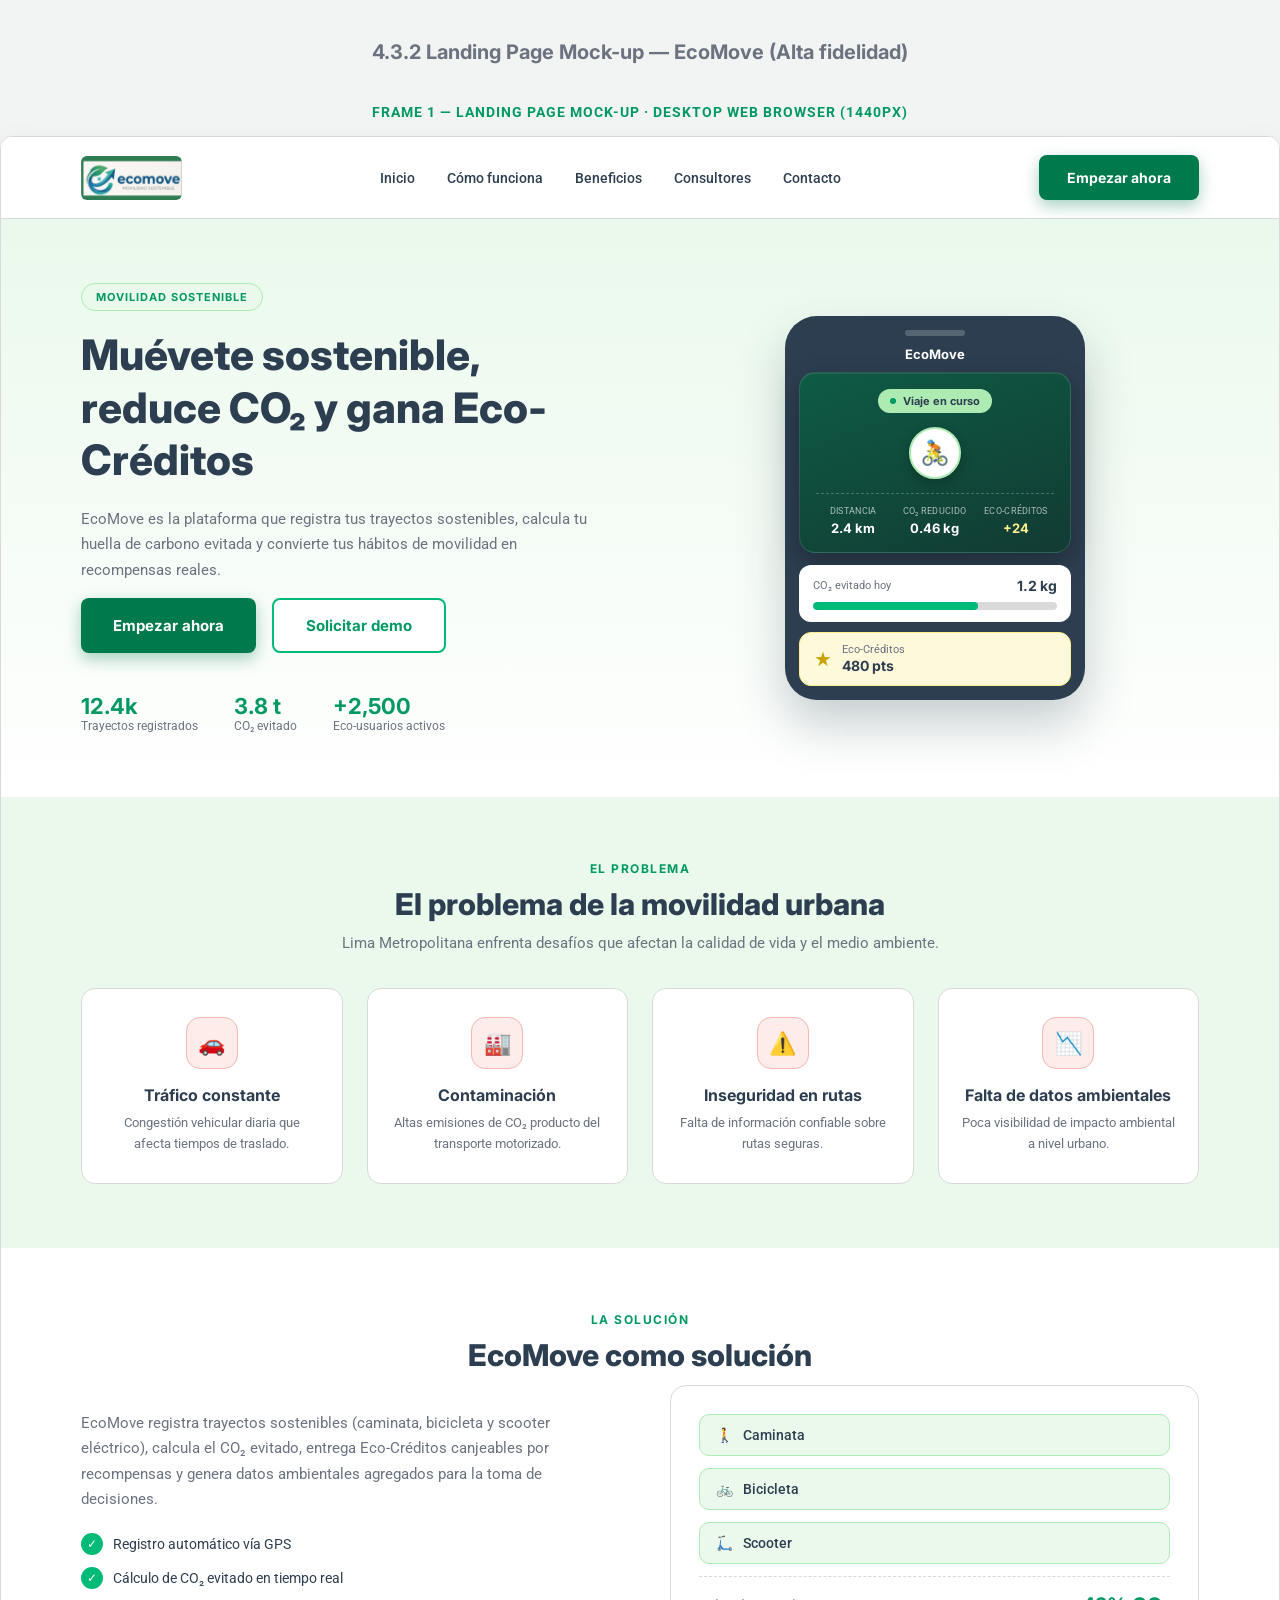
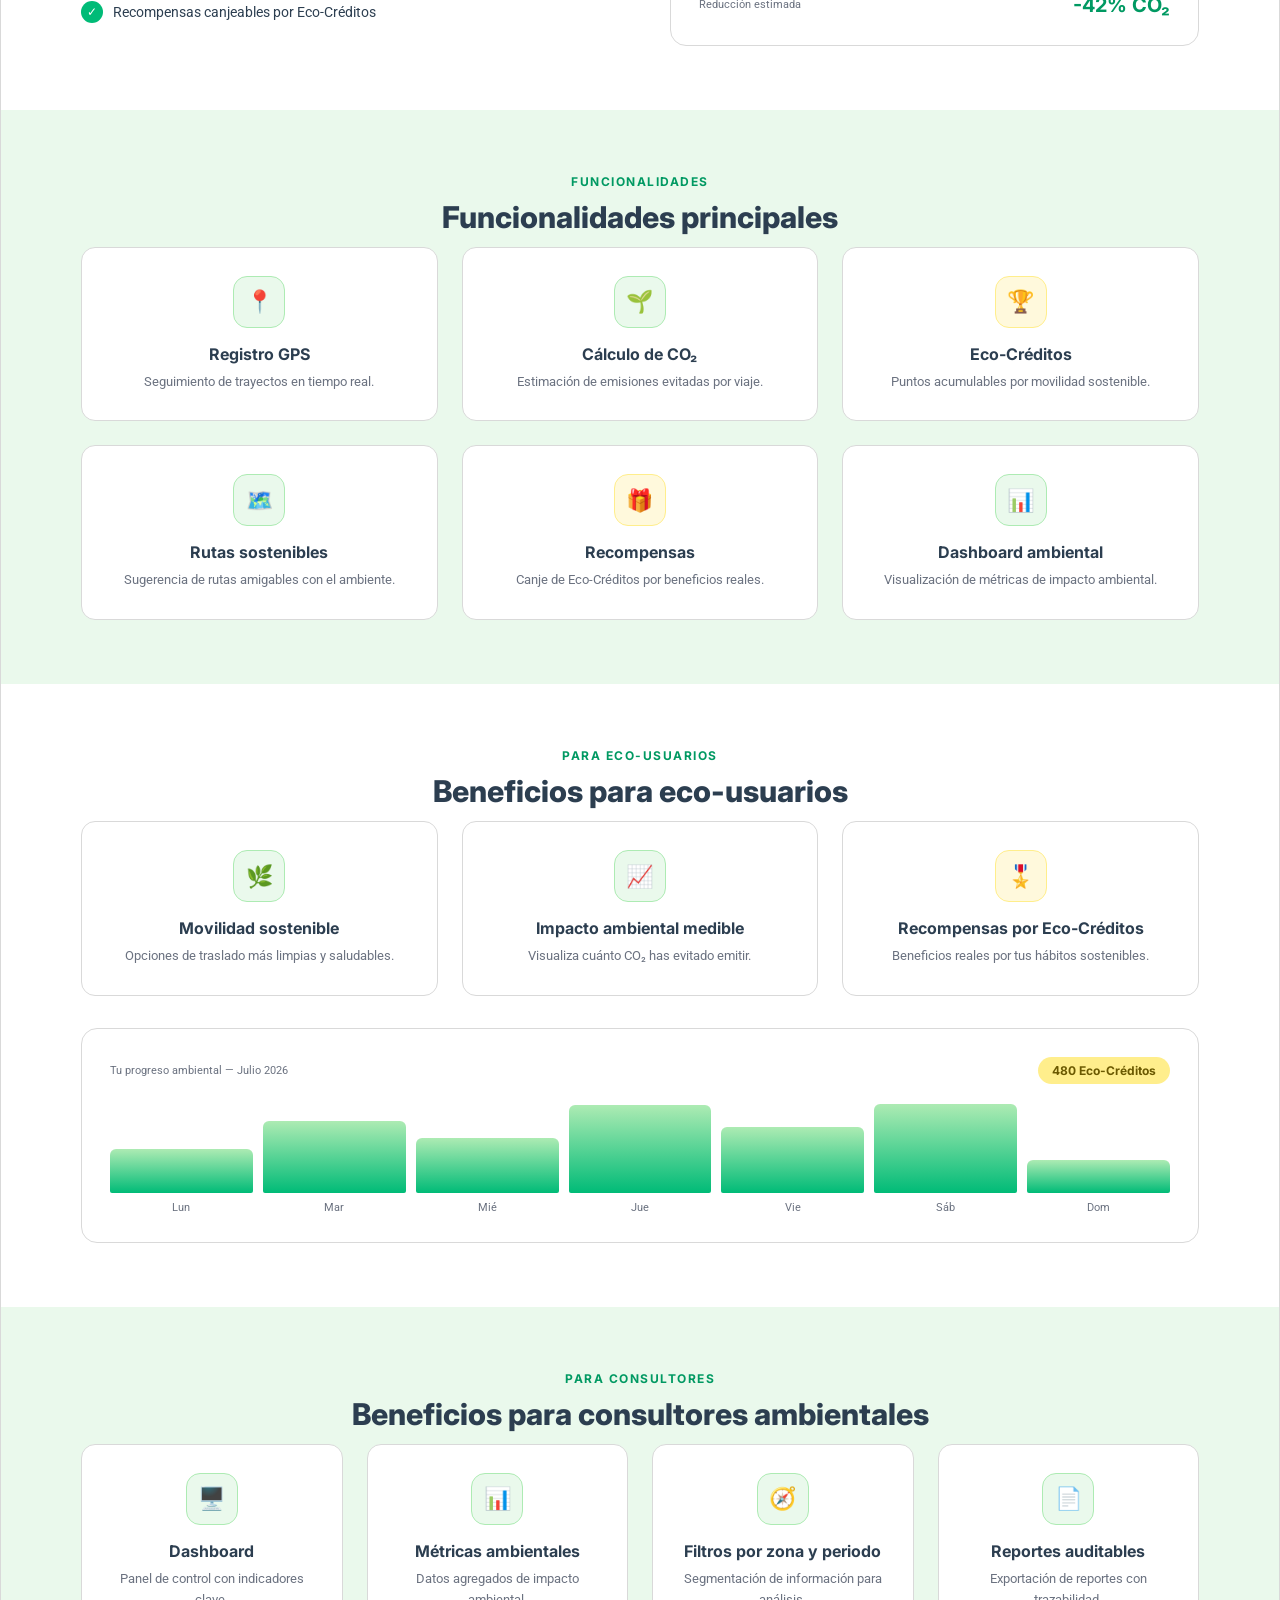
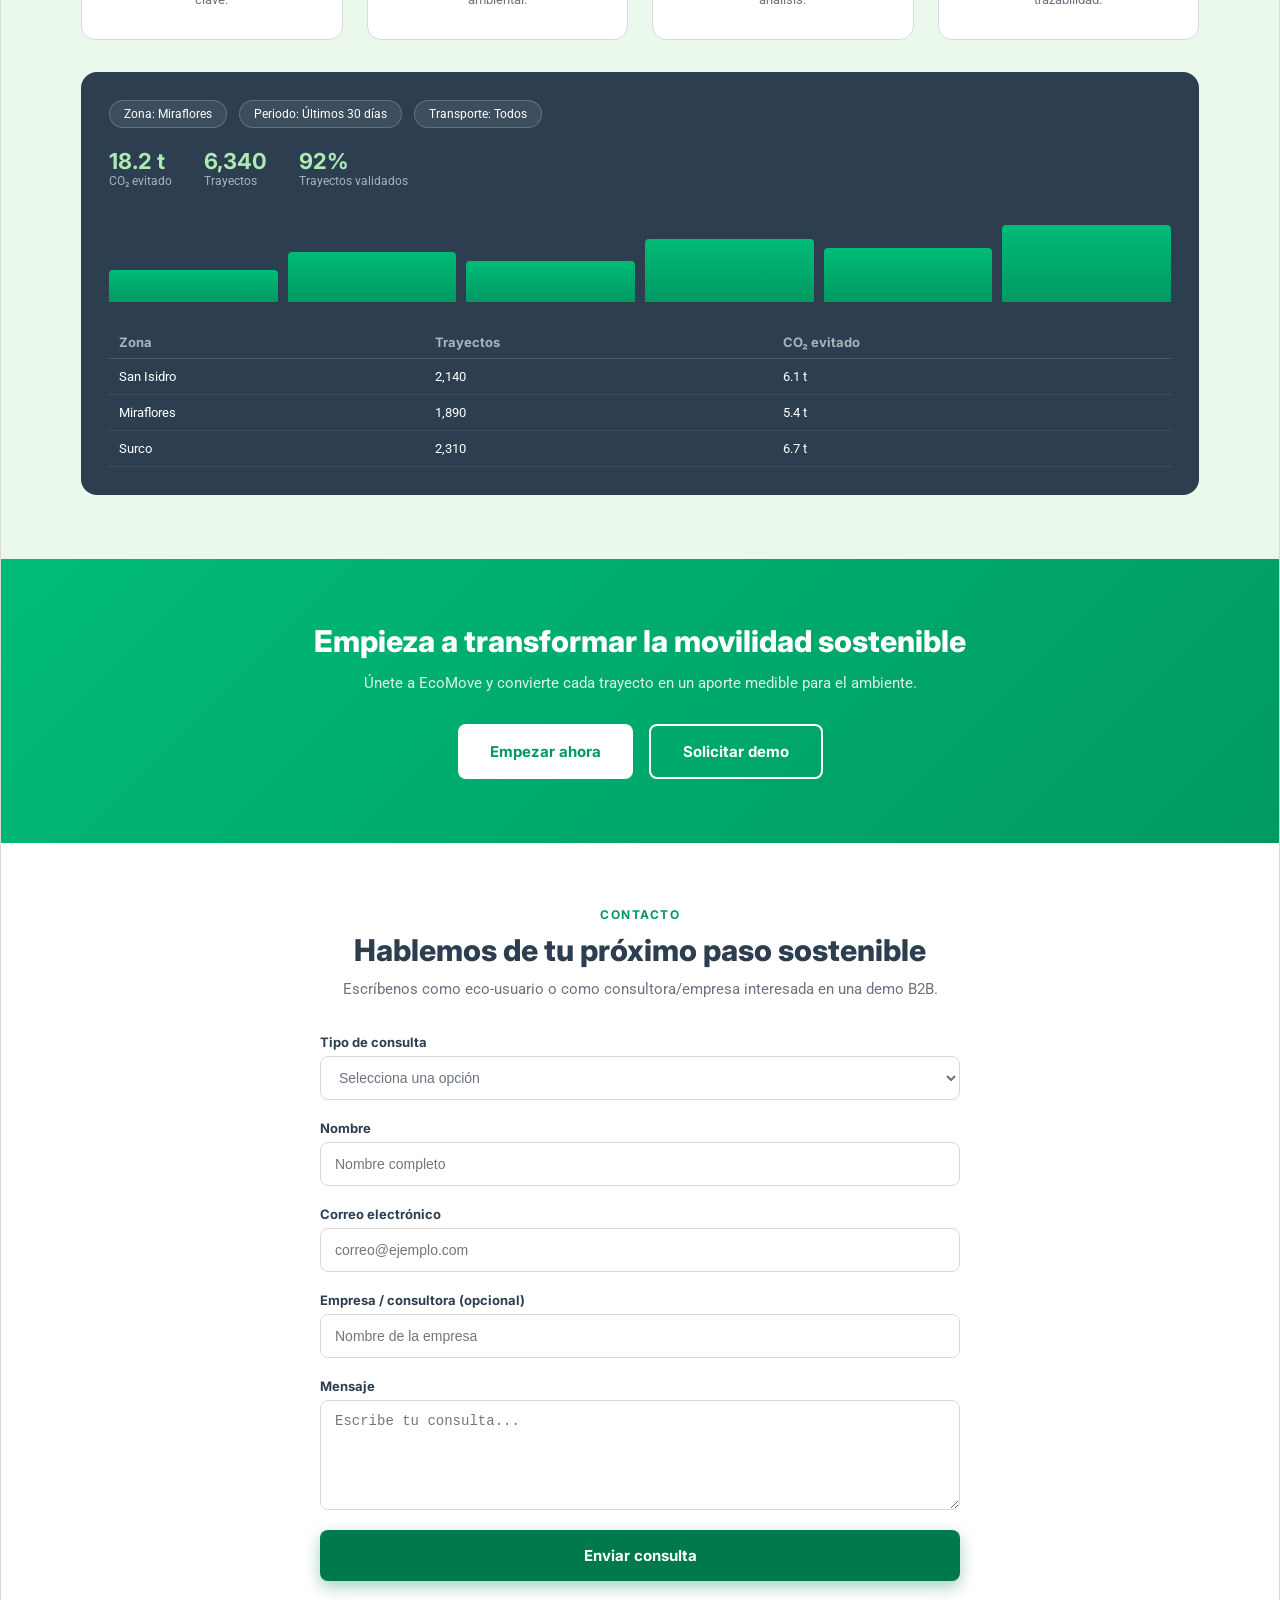
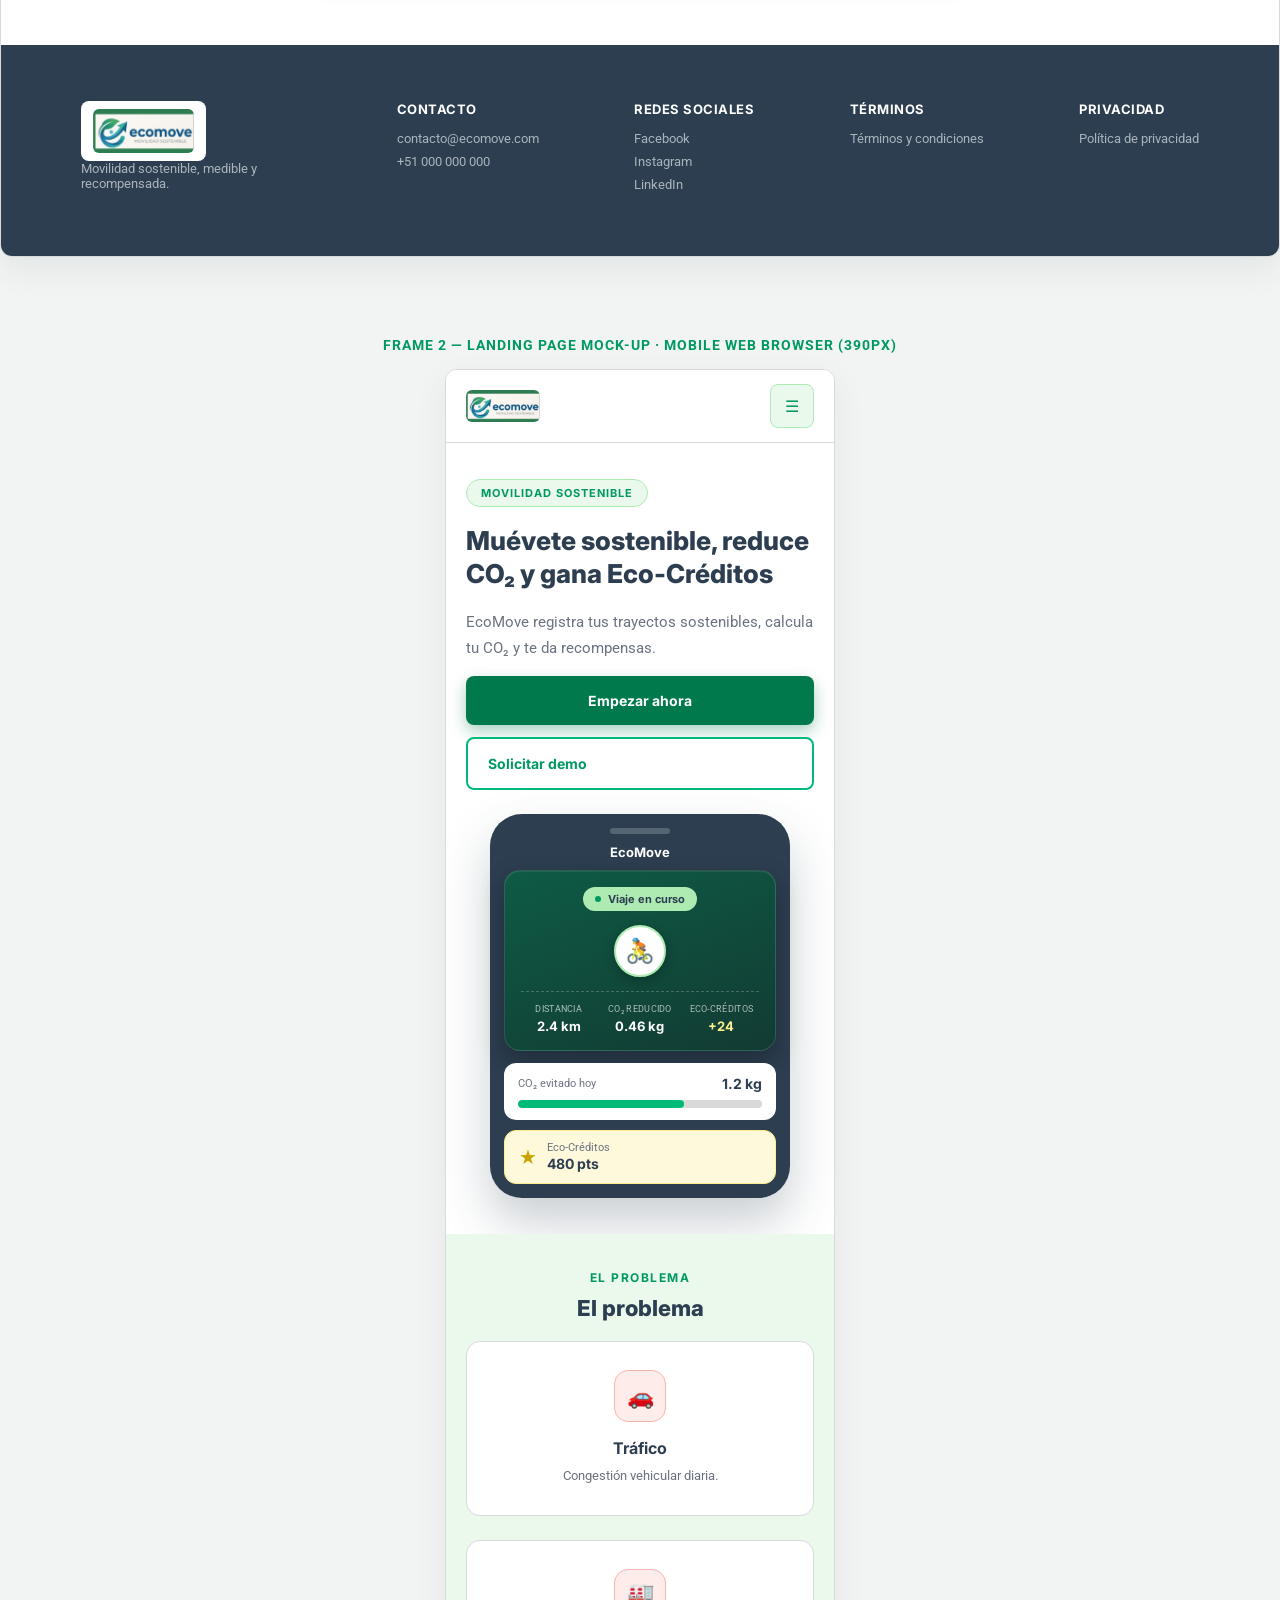
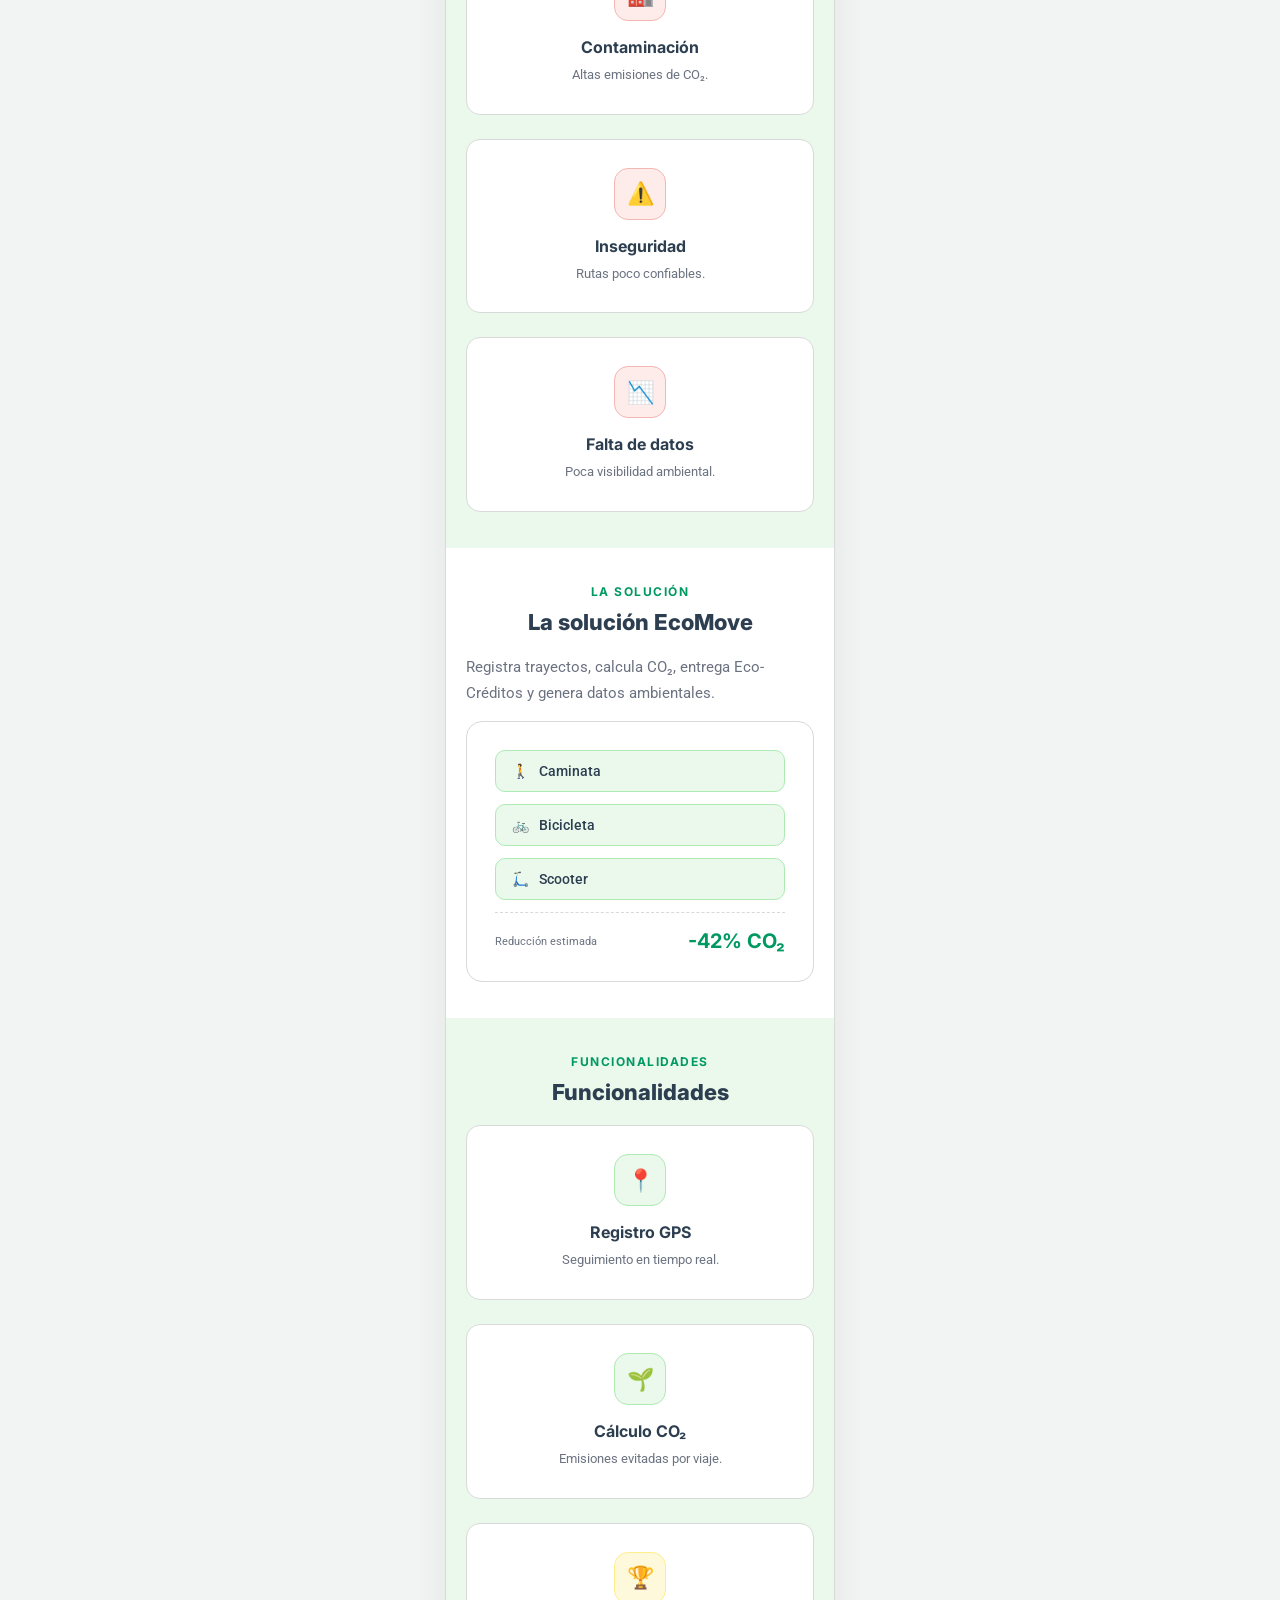
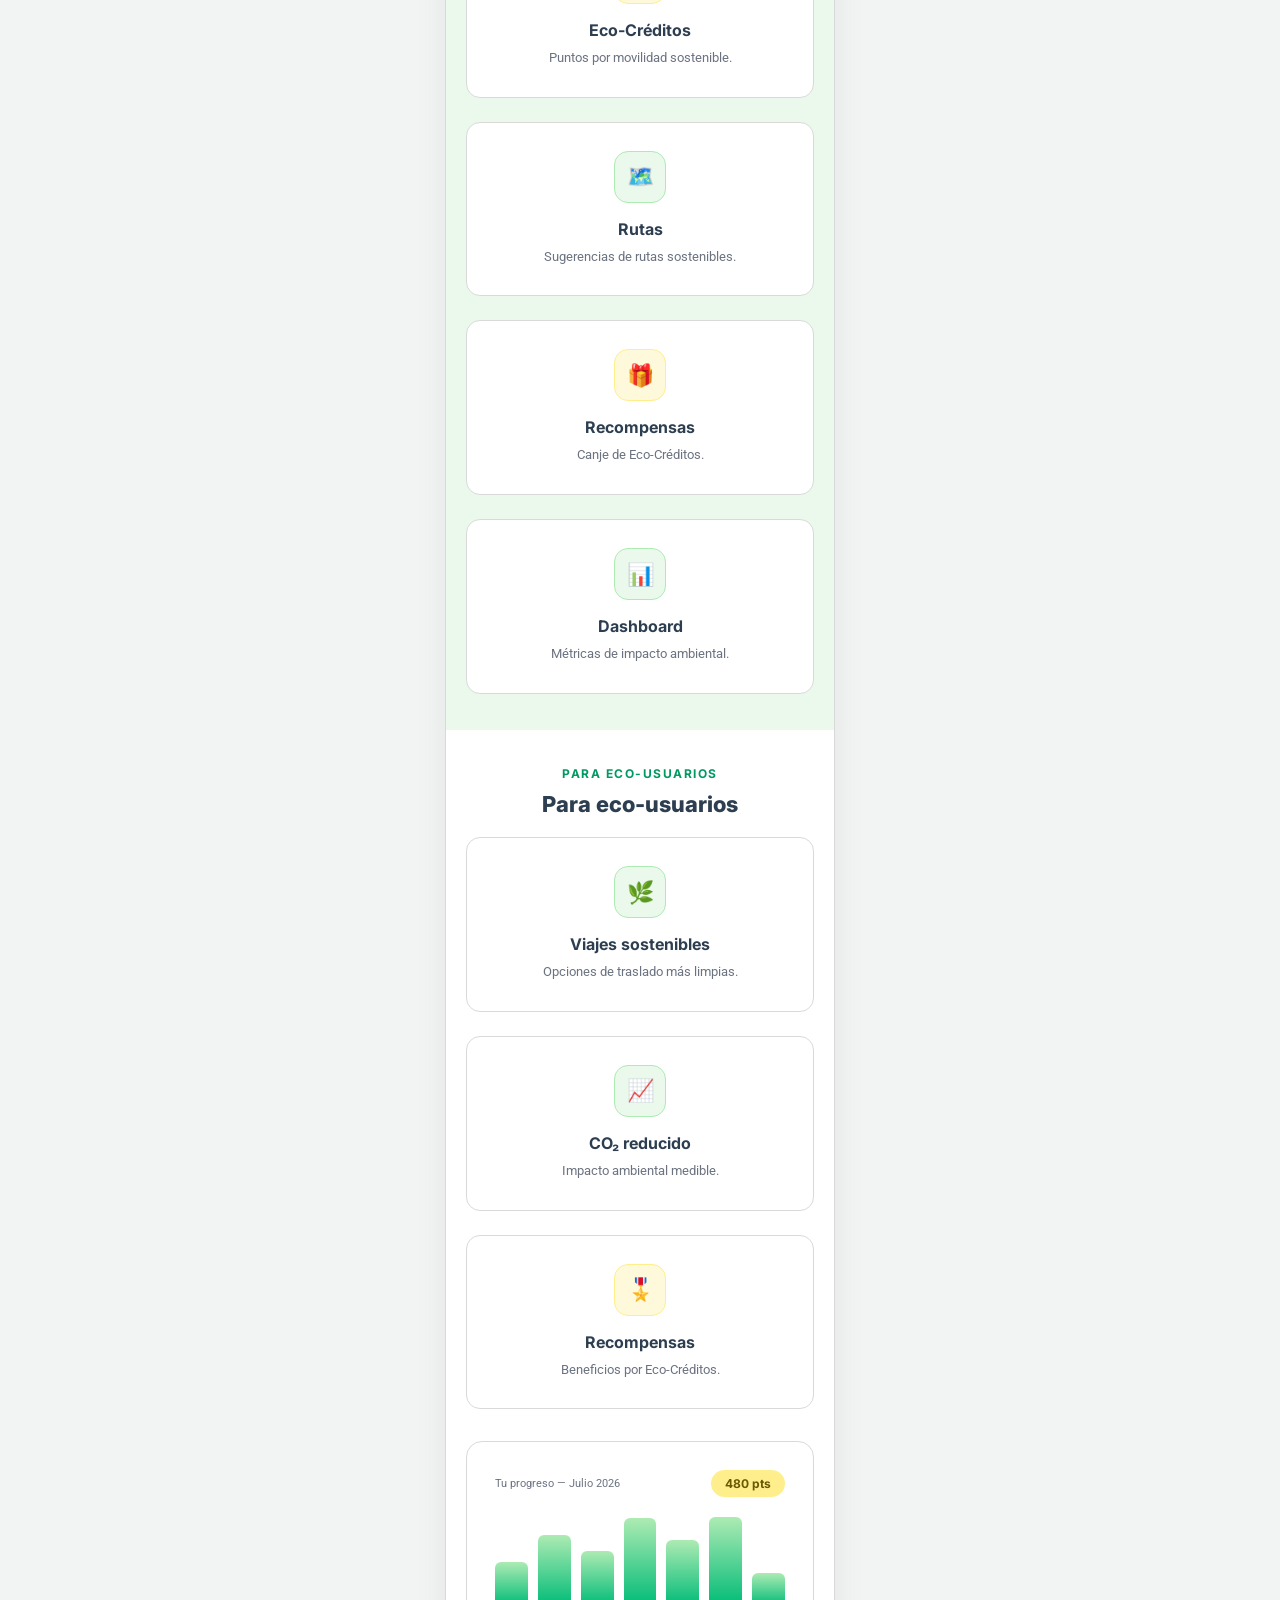
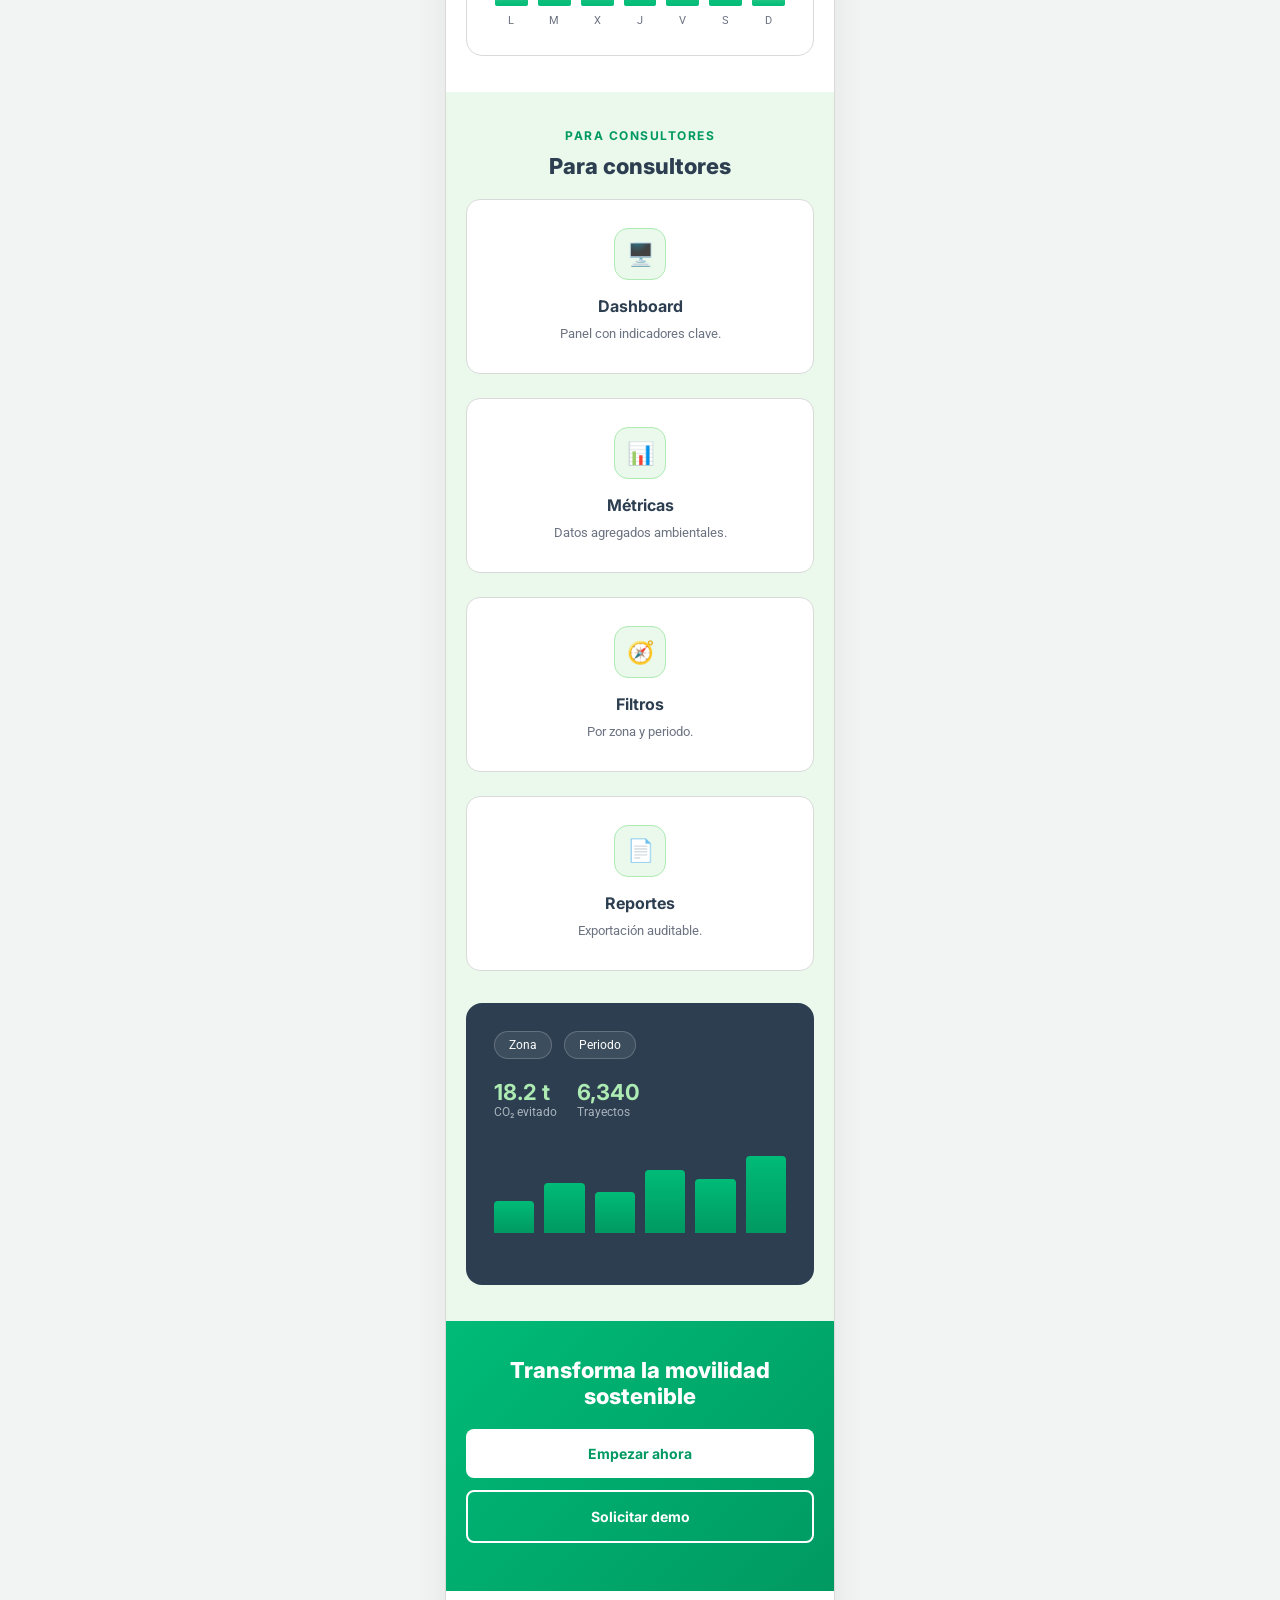
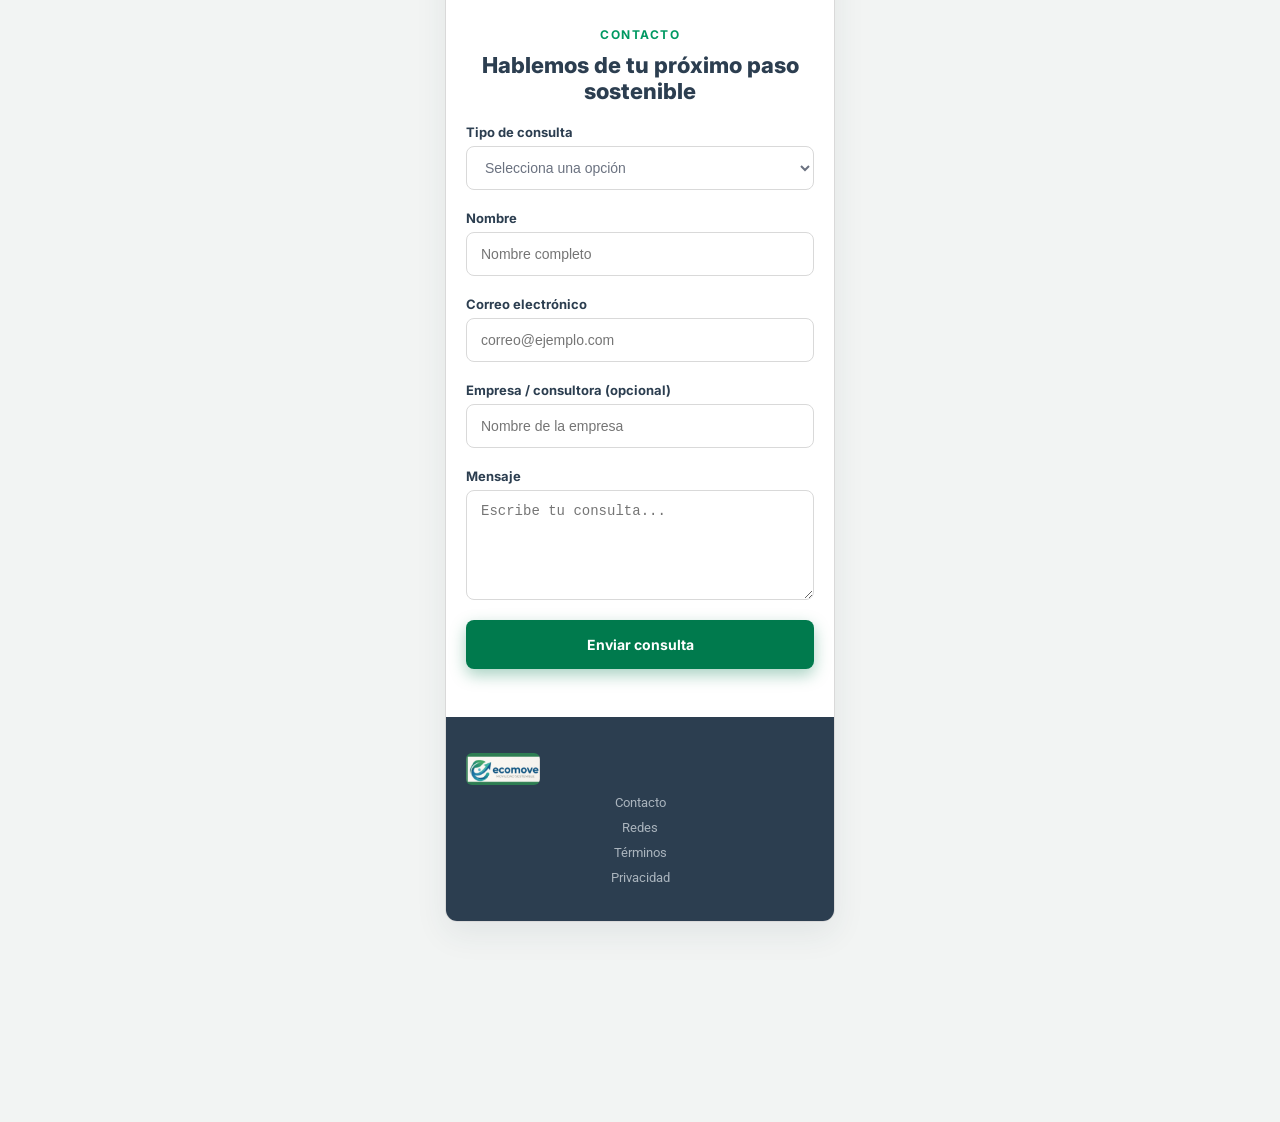
==== index.html @ fa38be39 "chore: move landing page files to repo root for GitHub Pages" ====
<!DOCTYPE html>
<html lang="es">
<head>
<meta charset="UTF-8">
<meta name="viewport" content="width=device-width, initial-scale=1.0">
<title>EcoMove - Movilidad sostenible, medible y recompensada</title>
<link rel="stylesheet" href="styles.css">
<link rel="stylesheet" href="app.css">
</head>
<body>

<h1 class="page-title">4.3.2 Landing Page Mock-up — EcoMove (Alta fidelidad)</h1>

<!-- ==================================================== -->
<!-- FRAME 1: DESKTOP WEB BROWSER (1440px)                 -->
<!-- ==================================================== -->
<p class="frame-label">Frame 1 — Landing Page Mock-up · Desktop Web Browser (1440px)</p>
<div class="frame frame-desktop">

  <!-- 1. HEADER DESKTOP -->
  <header class="d-header">
    <div class="logo-box">
      <img src="assets/logo-ecomove.png" alt="Logo EcoMove" class="logo-img">
    </div>
    <nav class="d-nav">
      <a href="#hero">Inicio</a>
      <a href="#solucion">Cómo funciona</a>
      <a href="#beneficios-usuarios">Beneficios</a>
      <a href="#beneficios-consultores">Consultores</a>
      <a href="#contacto">Contacto</a>
    </nav>
    <button class="btn btn-primary">Empezar ahora</button>
  </header>

  <!-- 2. HERO SECTION DESKTOP -->
  <section class="section d-hero" id="hero">
    <div class="hero-col hero-text">
      <span class="tag">MOVILIDAD SOSTENIBLE</span>
      <h2 class="h-title">Muévete sostenible, reduce CO₂ y gana Eco-Créditos</h2>
      <p class="p-text">EcoMove es la plataforma que registra tus trayectos sostenibles, calcula tu huella de carbono evitada y convierte tus hábitos de movilidad en recompensas reales.</p>
      <div class="btn-row">
        <button class="btn btn-primary btn-lg">Empezar ahora</button>
        <a href="#contacto" class="btn btn-secondary btn-lg">Solicitar demo</a>
      </div>
      <div class="hero-stats">
        <div class="hero-stat"><strong>12.4k</strong><span>Trayectos registrados</span></div>
        <div class="hero-stat"><strong>3.8 t</strong><span>CO₂ evitado</span></div>
        <div class="hero-stat"><strong>+2,500</strong><span>Eco-usuarios activos</span></div>
      </div>
    </div>
    <div class="hero-col hero-visual">
      <div class="phone-mock">
        <div class="phone-notch"></div>
        <div class="phone-topbar">EcoMove</div>
        <div class="phone-trip">
          <span class="trip-chip">Viaje en curso</span>
          <div class="phone-trip-icon">🚴</div>
          <div class="phone-trip-stats">
            <div class="phone-trip-stat">
              <span class="phone-trip-label">Distancia</span>
              <span class="phone-trip-value">2.4 km</span>
            </div>
            <div class="phone-trip-stat">
              <span class="phone-trip-label">CO₂ reducido</span>
              <span class="phone-trip-value">0.46 kg</span>
            </div>
            <div class="phone-trip-stat">
              <span class="phone-trip-label">Eco-Créditos</span>
              <span class="phone-trip-value accent">+24</span>
            </div>
          </div>
        </div>
        <div class="phone-card">
          <div class="phone-card-row">
            <span class="phone-card-label">CO₂ evitado hoy</span>
            <span class="phone-card-value">1.2 kg</span>
          </div>
          <div class="progress-bar"><div class="progress-fill" style="width:68%"></div></div>
        </div>
        <div class="phone-credit">
          <span class="credit-icon">★</span>
          <div>
            <span class="phone-card-label">Eco-Créditos</span>
            <span class="phone-card-value">480 pts</span>
          </div>
        </div>
      </div>
    </div>
  </section>

  <!-- 3. SECCIÓN PROBLEMA -->
  <section class="section section-alt">
    <span class="eyebrow">EL PROBLEMA</span>
    <h3 class="s-title">El problema de la movilidad urbana</h3>
    <p class="s-subtitle">Lima Metropolitana enfrenta desafíos que afectan la calidad de vida y el medio ambiente.</p>
    <div class="grid grid-4">
      <div class="card">
        <div class="icon-badge icon-badge-red">🚗</div>
        <h4 class="c-title">Tráfico constante</h4>
        <p class="c-text">Congestión vehicular diaria que afecta tiempos de traslado.</p>
      </div>
      <div class="card">
        <div class="icon-badge icon-badge-red">🏭</div>
        <h4 class="c-title">Contaminación</h4>
        <p class="c-text">Altas emisiones de CO₂ producto del transporte motorizado.</p>
      </div>
      <div class="card">
        <div class="icon-badge icon-badge-red">⚠️</div>
        <h4 class="c-title">Inseguridad en rutas</h4>
        <p class="c-text">Falta de información confiable sobre rutas seguras.</p>
      </div>
      <div class="card">
        <div class="icon-badge icon-badge-red">📉</div>
        <h4 class="c-title">Falta de datos ambientales</h4>
        <p class="c-text">Poca visibilidad de impacto ambiental a nivel urbano.</p>
      </div>
    </div>
  </section>

  <!-- 4. SECCIÓN SOLUCIÓN ECOMOVE -->
  <section class="section" id="solucion">
    <span class="eyebrow">LA SOLUCIÓN</span>
    <h3 class="s-title">EcoMove como solución</h3>
    <div class="split-block">
      <div class="split-text">
        <p class="p-text">EcoMove registra trayectos sostenibles (caminata, bicicleta y scooter eléctrico), calcula el CO₂ evitado, entrega Eco-Créditos canjeables por recompensas y genera datos ambientales agregados para la toma de decisiones.</p>
        <ul class="check-list">
          <li><span class="check-icon">✓</span> Registro automático vía GPS</li>
          <li><span class="check-icon">✓</span> Cálculo de CO₂ evitado en tiempo real</li>
          <li><span class="check-icon">✓</span> Recompensas canjeables por Eco-Créditos</li>
        </ul>
      </div>
      <div class="split-visual">
        <div class="transport-panel">
          <div class="transport-chip"><span>🚶</span> Caminata</div>
          <div class="transport-chip"><span>🚲</span> Bicicleta</div>
          <div class="transport-chip"><span>🛴</span> Scooter</div>
          <div class="transport-total">
            <span class="phone-card-label">Reducción estimada</span>
            <span class="phone-card-value big">-42% CO₂</span>
          </div>
        </div>
      </div>
    </div>
  </section>

  <!-- 5. FUNCIONALIDADES PRINCIPALES -->
  <section class="section section-alt">
    <span class="eyebrow">FUNCIONALIDADES</span>
    <h3 class="s-title">Funcionalidades principales</h3>
    <div class="grid grid-3">
      <div class="card">
        <div class="icon-badge">📍</div>
        <h4 class="c-title">Registro GPS</h4>
        <p class="c-text">Seguimiento de trayectos en tiempo real.</p>
      </div>
      <div class="card">
        <div class="icon-badge">🌱</div>
        <h4 class="c-title">Cálculo de CO₂</h4>
        <p class="c-text">Estimación de emisiones evitadas por viaje.</p>
      </div>
      <div class="card">
        <div class="icon-badge icon-badge-yellow">🏆</div>
        <h4 class="c-title">Eco-Créditos</h4>
        <p class="c-text">Puntos acumulables por movilidad sostenible.</p>
      </div>
      <div class="card">
        <div class="icon-badge">🗺️</div>
        <h4 class="c-title">Rutas sostenibles</h4>
        <p class="c-text">Sugerencia de rutas amigables con el ambiente.</p>
      </div>
      <div class="card">
        <div class="icon-badge icon-badge-yellow">🎁</div>
        <h4 class="c-title">Recompensas</h4>
        <p class="c-text">Canje de Eco-Créditos por beneficios reales.</p>
      </div>
      <div class="card">
        <div class="icon-badge">📊</div>
        <h4 class="c-title">Dashboard ambiental</h4>
        <p class="c-text">Visualización de métricas de impacto ambiental.</p>
      </div>
    </div>
  </section>

  <!-- 6. BENEFICIOS PARA ECO-USUARIOS -->
  <section class="section" id="beneficios-usuarios">
    <span class="eyebrow">PARA ECO-USUARIOS</span>
    <h3 class="s-title">Beneficios para eco-usuarios</h3>
    <div class="grid grid-3">
      <div class="card">
        <div class="icon-badge">🌿</div>
        <h4 class="c-title">Movilidad sostenible</h4>
        <p class="c-text">Opciones de traslado más limpias y saludables.</p>
      </div>
      <div class="card">
        <div class="icon-badge">📈</div>
        <h4 class="c-title">Impacto ambiental medible</h4>
        <p class="c-text">Visualiza cuánto CO₂ has evitado emitir.</p>
      </div>
      <div class="card">
        <div class="icon-badge icon-badge-yellow">🎖️</div>
        <h4 class="c-title">Recompensas por Eco-Créditos</h4>
        <p class="c-text">Beneficios reales por tus hábitos sostenibles.</p>
      </div>
    </div>
    <div class="progress-panel">
      <div class="progress-panel-header">
        <span class="phone-card-label">Tu progreso ambiental — Julio 2026</span>
        <span class="badge-yellow">480 Eco-Créditos</span>
      </div>
      <div class="progress-week">
        <div class="progress-day"><div class="bar" style="height:40%"></div><span>Lun</span></div>
        <div class="progress-day"><div class="bar" style="height:65%"></div><span>Mar</span></div>
        <div class="progress-day"><div class="bar" style="height:50%"></div><span>Mié</span></div>
        <div class="progress-day"><div class="bar" style="height:80%"></div><span>Jue</span></div>
        <div class="progress-day"><div class="bar" style="height:60%"></div><span>Vie</span></div>
        <div class="progress-day"><div class="bar" style="height:90%"></div><span>Sáb</span></div>
        <div class="progress-day"><div class="bar" style="height:30%"></div><span>Dom</span></div>
      </div>
    </div>
  </section>

  <!-- 7. BENEFICIOS PARA CONSULTORES AMBIENTALES -->
  <section class="section section-alt" id="beneficios-consultores">
    <span class="eyebrow">PARA CONSULTORES</span>
    <h3 class="s-title">Beneficios para consultores ambientales</h3>
    <div class="grid grid-4">
      <div class="card">
        <div class="icon-badge">🖥️</div>
        <h4 class="c-title">Dashboard</h4>
        <p class="c-text">Panel de control con indicadores clave.</p>
      </div>
      <div class="card">
        <div class="icon-badge">📊</div>
        <h4 class="c-title">Métricas ambientales</h4>
        <p class="c-text">Datos agregados de impacto ambiental.</p>
      </div>
      <div class="card">
        <div class="icon-badge">🧭</div>
        <h4 class="c-title">Filtros por zona y periodo</h4>
        <p class="c-text">Segmentación de información para análisis.</p>
      </div>
      <div class="card">
        <div class="icon-badge">📄</div>
        <h4 class="c-title">Reportes auditables</h4>
        <p class="c-text">Exportación de reportes con trazabilidad.</p>
      </div>
    </div>
    <div class="dashboard-panel">
      <div class="dashboard-toolbar">
        <span class="chip">Zona: Miraflores</span>
        <span class="chip">Periodo: Últimos 30 días</span>
        <span class="chip">Transporte: Todos</span>
      </div>
      <div class="dashboard-stats">
        <div class="dash-stat"><strong>18.2 t</strong><span>CO₂ evitado</span></div>
        <div class="dash-stat"><strong>6,340</strong><span>Trayectos</span></div>
        <div class="dash-stat"><strong>92%</strong><span>Trayectos validados</span></div>
      </div>
      <div class="dashboard-chart">
        <div class="dash-bar" style="height:35%"></div>
        <div class="dash-bar" style="height:55%"></div>
        <div class="dash-bar" style="height:45%"></div>
        <div class="dash-bar" style="height:70%"></div>
        <div class="dash-bar" style="height:60%"></div>
        <div class="dash-bar" style="height:85%"></div>
      </div>
      <table class="dash-table">
        <thead><tr><th>Zona</th><th>Trayectos</th><th>CO₂ evitado</th></tr></thead>
        <tbody>
          <tr><td>San Isidro</td><td>2,140</td><td>6.1 t</td></tr>
          <tr><td>Miraflores</td><td>1,890</td><td>5.4 t</td></tr>
          <tr><td>Surco</td><td>2,310</td><td>6.7 t</td></tr>
        </tbody>
      </table>
    </div>
  </section>

  <!-- 8. CALL TO ACTION FINAL -->
  <section class="section cta-block" id="cta">
    <h3 class="s-title cta-title">Empieza a transformar la movilidad sostenible</h3>
    <p class="p-text center cta-text">Únete a EcoMove y convierte cada trayecto en un aporte medible para el ambiente.</p>
    <div class="btn-row center">
      <button class="btn btn-cta-primary btn-lg">Empezar ahora</button>
      <a href="#contacto" class="btn btn-cta-secondary btn-lg">Solicitar demo</a>
    </div>
  </section>

  <!-- 9. FORMULARIO DE CONTACTO -->
  <section class="section" id="contacto">
    <span class="eyebrow">CONTACTO</span>
    <h3 class="s-title">Hablemos de tu próximo paso sostenible</h3>
    <p class="s-subtitle">Escríbenos como eco-usuario o como consultora/empresa interesada en una demo B2B.</p>
    <form class="contact-form" id="contact-form-desktop" novalidate>
      <div class="form-group">
        <label class="form-label" for="contact-type-desktop">Tipo de consulta</label>
        <select class="form-select" id="contact-type-desktop" name="type" required>
          <option value="">Selecciona una opción</option>
          <option value="eco-usuario">Soy eco-usuario</option>
          <option value="consultora">Consultora / empresa (demo B2B)</option>
          <option value="prensa">Prensa / otros</option>
        </select>
      </div>
      <div class="form-group">
        <label class="form-label" for="contact-name-desktop">Nombre</label>
        <input class="form-input" id="contact-name-desktop" name="name" type="text" placeholder="Nombre completo" required>
      </div>
      <div class="form-group">
        <label class="form-label" for="contact-email-desktop">Correo electrónico</label>
        <input class="form-input" id="contact-email-desktop" name="email" type="email" placeholder="correo@ejemplo.com" required>
      </div>
      <div class="form-group">
        <label class="form-label" for="contact-company-desktop">Empresa / consultora (opcional)</label>
        <input class="form-input" id="contact-company-desktop" name="company" type="text" placeholder="Nombre de la empresa">
      </div>
      <div class="form-group">
        <label class="form-label" for="contact-message-desktop">Mensaje</label>
        <textarea class="form-textarea" id="contact-message-desktop" name="message" placeholder="Escribe tu consulta..." required></textarea>
      </div>
      <p class="form-state form-state--error" role="alert" hidden>Completa los campos obligatorios antes de enviar.</p>
      <p class="form-state form-state--confirm" role="status" hidden>Tu consulta fue enviada. Te responderemos pronto.</p>
      <button class="btn btn-primary btn-lg" type="submit">Enviar consulta</button>
    </form>
  </section>

  <!-- 10. FOOTER -->
  <footer class="d-footer">
    <div class="footer-col">
      <div class="logo-box logo-box-footer">
        <img src="assets/logo-ecomove.png" alt="Logo EcoMove" class="logo-img">
      </div>
      <p class="footer-tagline">Movilidad sostenible, medible y recompensada.</p>
    </div>
    <div class="footer-col">
      <h5>Contacto</h5>
      <p>contacto@ecomove.com</p>
      <p>+51 000 000 000</p>
    </div>
    <div class="footer-col">
      <h5>Redes sociales</h5>
      <p>Facebook</p>
      <p>Instagram</p>
      <p>LinkedIn</p>
    </div>
    <div class="footer-col">
      <h5>Términos</h5>
      <p>Términos y condiciones</p>
    </div>
    <div class="footer-col">
      <h5>Privacidad</h5>
      <p>Política de privacidad</p>
    </div>
  </footer>

</div>

<!-- ==================================================== -->
<!-- FRAME 2: MOBILE WEB BROWSER (390px)                   -->
<!-- ==================================================== -->
<p class="frame-label">Frame 2 — Landing Page Mock-up · Mobile Web Browser (390px)</p>
<div class="frame frame-mobile">

  <!-- 1. HEADER MOBILE -->
  <header class="m-header">
    <div class="logo-box logo-box-small">
      <img src="assets/logo-ecomove.png" alt="Logo EcoMove" class="logo-img">
    </div>
    <button class="menu-btn" id="mobile-menu-btn" aria-label="Abrir menú" aria-expanded="false" aria-controls="mobile-nav">☰</button>
  </header>
  <nav class="m-nav" id="mobile-nav" aria-label="Menú móvil" hidden>
    <a href="#hero">Inicio</a>
    <a href="#solucion">Cómo funciona</a>
    <a href="#beneficios-usuarios">Beneficios</a>
    <a href="#beneficios-consultores">Consultores</a>
    <a href="#contacto-mobile">Contacto</a>
  </nav>

  <!-- 2. HERO SECTION MOBILE -->
  <section class="section m-section">
    <span class="tag">MOVILIDAD SOSTENIBLE</span>
    <h2 class="h-title m-title">Muévete sostenible, reduce CO₂ y gana Eco-Créditos</h2>
    <p class="p-text">EcoMove registra tus trayectos sostenibles, calcula tu CO₂ y te da recompensas.</p>
    <button class="btn btn-primary full">Empezar ahora</button>
    <a href="#contacto-mobile" class="btn btn-secondary full">Solicitar demo</a>
    <div class="phone-mock m-visual">
      <div class="phone-notch"></div>
      <div class="phone-topbar">EcoMove</div>
      <div class="phone-trip">
        <span class="trip-chip">Viaje en curso</span>
        <div class="phone-trip-icon">🚴</div>
        <div class="phone-trip-stats">
          <div class="phone-trip-stat">
            <span class="phone-trip-label">Distancia</span>
            <span class="phone-trip-value">2.4 km</span>
          </div>
          <div class="phone-trip-stat">
            <span class="phone-trip-label">CO₂ reducido</span>
            <span class="phone-trip-value">0.46 kg</span>
          </div>
          <div class="phone-trip-stat">
            <span class="phone-trip-label">Eco-Créditos</span>
            <span class="phone-trip-value accent">+24</span>
          </div>
        </div>
      </div>
      <div class="phone-card">
        <div class="phone-card-row">
          <span class="phone-card-label">CO₂ evitado hoy</span>
          <span class="phone-card-value">1.2 kg</span>
        </div>
        <div class="progress-bar"><div class="progress-fill" style="width:68%"></div></div>
      </div>
      <div class="phone-credit">
        <span class="credit-icon">★</span>
        <div>
          <span class="phone-card-label">Eco-Créditos</span>
          <span class="phone-card-value">480 pts</span>
        </div>
      </div>
    </div>
  </section>

  <!-- 3. SECCIÓN PROBLEMA MOBILE -->
  <section class="section m-section section-alt">
    <span class="eyebrow">EL PROBLEMA</span>
    <h3 class="s-title">El problema</h3>
    <div class="grid grid-1">
      <div class="card">
        <div class="icon-badge icon-badge-red">🚗</div>
        <h4 class="c-title">Tráfico</h4>
        <p class="c-text">Congestión vehicular diaria.</p>
      </div>
      <div class="card">
        <div class="icon-badge icon-badge-red">🏭</div>
        <h4 class="c-title">Contaminación</h4>
        <p class="c-text">Altas emisiones de CO₂.</p>
      </div>
      <div class="card">
        <div class="icon-badge icon-badge-red">⚠️</div>
        <h4 class="c-title">Inseguridad</h4>
        <p class="c-text">Rutas poco confiables.</p>
      </div>
      <div class="card">
        <div class="icon-badge icon-badge-red">📉</div>
        <h4 class="c-title">Falta de datos</h4>
        <p class="c-text">Poca visibilidad ambiental.</p>
      </div>
    </div>
  </section>

  <!-- 4. SECCIÓN SOLUCIÓN MOBILE -->
  <section class="section m-section">
    <span class="eyebrow">LA SOLUCIÓN</span>
    <h3 class="s-title">La solución EcoMove</h3>
    <p class="p-text">Registra trayectos, calcula CO₂, entrega Eco-Créditos y genera datos ambientales.</p>
    <div class="transport-panel">
      <div class="transport-chip"><span>🚶</span> Caminata</div>
      <div class="transport-chip"><span>🚲</span> Bicicleta</div>
      <div class="transport-chip"><span>🛴</span> Scooter</div>
      <div class="transport-total">
        <span class="phone-card-label">Reducción estimada</span>
        <span class="phone-card-value big">-42% CO₂</span>
      </div>
    </div>
  </section>

  <!-- 5. FUNCIONALIDADES PRINCIPALES MOBILE -->
  <section class="section m-section section-alt">
    <span class="eyebrow">FUNCIONALIDADES</span>
    <h3 class="s-title">Funcionalidades</h3>
    <div class="grid grid-1">
      <div class="card">
        <div class="icon-badge">📍</div>
        <h4 class="c-title">Registro GPS</h4>
        <p class="c-text">Seguimiento en tiempo real.</p>
      </div>
      <div class="card">
        <div class="icon-badge">🌱</div>
        <h4 class="c-title">Cálculo CO₂</h4>
        <p class="c-text">Emisiones evitadas por viaje.</p>
      </div>
      <div class="card">
        <div class="icon-badge icon-badge-yellow">🏆</div>
        <h4 class="c-title">Eco-Créditos</h4>
        <p class="c-text">Puntos por movilidad sostenible.</p>
      </div>
      <div class="card">
        <div class="icon-badge">🗺️</div>
        <h4 class="c-title">Rutas</h4>
        <p class="c-text">Sugerencias de rutas sostenibles.</p>
      </div>
      <div class="card">
        <div class="icon-badge icon-badge-yellow">🎁</div>
        <h4 class="c-title">Recompensas</h4>
        <p class="c-text">Canje de Eco-Créditos.</p>
      </div>
      <div class="card">
        <div class="icon-badge">📊</div>
        <h4 class="c-title">Dashboard</h4>
        <p class="c-text">Métricas de impacto ambiental.</p>
      </div>
    </div>
  </section>

  <!-- 6. BENEFICIOS ECO-USUARIOS MOBILE -->
  <section class="section m-section">
    <span class="eyebrow">PARA ECO-USUARIOS</span>
    <h3 class="s-title">Para eco-usuarios</h3>
    <div class="grid grid-1">
      <div class="card">
        <div class="icon-badge">🌿</div>
        <h4 class="c-title">Viajes sostenibles</h4>
        <p class="c-text">Opciones de traslado más limpias.</p>
      </div>
      <div class="card">
        <div class="icon-badge">📈</div>
        <h4 class="c-title">CO₂ reducido</h4>
        <p class="c-text">Impacto ambiental medible.</p>
      </div>
      <div class="card">
        <div class="icon-badge icon-badge-yellow">🎖️</div>
        <h4 class="c-title">Recompensas</h4>
        <p class="c-text">Beneficios por Eco-Créditos.</p>
      </div>
    </div>
    <div class="progress-panel">
      <div class="progress-panel-header">
        <span class="phone-card-label">Tu progreso — Julio 2026</span>
        <span class="badge-yellow">480 pts</span>
      </div>
      <div class="progress-week">
        <div class="progress-day"><div class="bar" style="height:40%"></div><span>L</span></div>
        <div class="progress-day"><div class="bar" style="height:65%"></div><span>M</span></div>
        <div class="progress-day"><div class="bar" style="height:50%"></div><span>X</span></div>
        <div class="progress-day"><div class="bar" style="height:80%"></div><span>J</span></div>
        <div class="progress-day"><div class="bar" style="height:60%"></div><span>V</span></div>
        <div class="progress-day"><div class="bar" style="height:90%"></div><span>S</span></div>
        <div class="progress-day"><div class="bar" style="height:30%"></div><span>D</span></div>
      </div>
    </div>
  </section>

  <!-- 7. BENEFICIOS CONSULTORES MOBILE -->
  <section class="section m-section section-alt">
    <span class="eyebrow">PARA CONSULTORES</span>
    <h3 class="s-title">Para consultores</h3>
    <div class="grid grid-1">
      <div class="card">
        <div class="icon-badge">🖥️</div>
        <h4 class="c-title">Dashboard</h4>
        <p class="c-text">Panel con indicadores clave.</p>
      </div>
      <div class="card">
        <div class="icon-badge">📊</div>
        <h4 class="c-title">Métricas</h4>
        <p class="c-text">Datos agregados ambientales.</p>
      </div>
      <div class="card">
        <div class="icon-badge">🧭</div>
        <h4 class="c-title">Filtros</h4>
        <p class="c-text">Por zona y periodo.</p>
      </div>
      <div class="card">
        <div class="icon-badge">📄</div>
        <h4 class="c-title">Reportes</h4>
        <p class="c-text">Exportación auditable.</p>
      </div>
    </div>
    <div class="dashboard-panel">
      <div class="dashboard-toolbar">
        <span class="chip">Zona</span>
        <span class="chip">Periodo</span>
      </div>
      <div class="dashboard-stats">
        <div class="dash-stat"><strong>18.2 t</strong><span>CO₂ evitado</span></div>
        <div class="dash-stat"><strong>6,340</strong><span>Trayectos</span></div>
      </div>
      <div class="dashboard-chart">
        <div class="dash-bar" style="height:35%"></div>
        <div class="dash-bar" style="height:55%"></div>
        <div class="dash-bar" style="height:45%"></div>
        <div class="dash-bar" style="height:70%"></div>
        <div class="dash-bar" style="height:60%"></div>
        <div class="dash-bar" style="height:85%"></div>
      </div>
    </div>
  </section>

  <!-- 8. CTA FINAL MOBILE -->
  <section class="section m-section cta-block">
    <h3 class="s-title cta-title">Transforma la movilidad sostenible</h3>
    <button class="btn btn-cta-primary full">Empezar ahora</button>
    <a href="#contacto-mobile" class="btn btn-cta-secondary full">Solicitar demo</a>
  </section>

  <!-- 9. FORMULARIO DE CONTACTO MOBILE -->
  <section class="section m-section" id="contacto-mobile">
    <span class="eyebrow">CONTACTO</span>
    <h3 class="s-title">Hablemos de tu próximo paso sostenible</h3>
    <form class="contact-form" id="contact-form-mobile" novalidate>
      <div class="form-group">
        <label class="form-label" for="contact-type-mobile">Tipo de consulta</label>
        <select class="form-select" id="contact-type-mobile" name="type" required>
          <option value="">Selecciona una opción</option>
          <option value="eco-usuario">Soy eco-usuario</option>
          <option value="consultora">Consultora / empresa (demo B2B)</option>
          <option value="prensa">Prensa / otros</option>
        </select>
      </div>
      <div class="form-group">
        <label class="form-label" for="contact-name-mobile">Nombre</label>
        <input class="form-input" id="contact-name-mobile" name="name" type="text" placeholder="Nombre completo" required>
      </div>
      <div class="form-group">
        <label class="form-label" for="contact-email-mobile">Correo electrónico</label>
        <input class="form-input" id="contact-email-mobile" name="email" type="email" placeholder="correo@ejemplo.com" required>
      </div>
      <div class="form-group">
        <label class="form-label" for="contact-company-mobile">Empresa / consultora (opcional)</label>
        <input class="form-input" id="contact-company-mobile" name="company" type="text" placeholder="Nombre de la empresa">
      </div>
      <div class="form-group">
        <label class="form-label" for="contact-message-mobile">Mensaje</label>
        <textarea class="form-textarea" id="contact-message-mobile" name="message" placeholder="Escribe tu consulta..." required></textarea>
      </div>
      <p class="form-state form-state--error" role="alert" hidden>Completa los campos obligatorios antes de enviar.</p>
      <p class="form-state form-state--confirm" role="status" hidden>Tu consulta fue enviada. Te responderemos pronto.</p>
      <button class="btn btn-primary full" type="submit">Enviar consulta</button>
    </form>
  </section>

  <!-- 10. FOOTER MOBILE -->
  <footer class="m-footer">
    <div class="logo-box logo-box-small">
      <img src="assets/logo-ecomove.png" alt="Logo EcoMove" class="logo-img">
    </div>
    <p>Contacto</p>
    <p>Redes</p>
    <p>Términos</p>
    <p>Privacidad</p>
  </footer>

</div>

<!-- ==================================================== -->
<!-- ECOMOVE FUNCTIONAL APP (SPA overlay, simulado)        -->
<!-- ==================================================== -->
<div class="app" id="app-shell" role="dialog" aria-modal="true" aria-label="Aplicación EcoMove" hidden>

  <header class="app__header">
    <div class="app__brand">
      <img src="assets/logo-ecomove.png" alt="Logo EcoMove" class="app__logo">
      <span class="app__title" id="app-view-title">EcoMove</span>
    </div>
    <div class="app__header-actions">
      <button class="app__credits-pill" id="app-credits-pill" type="button" aria-label="Ver saldo de Eco-Créditos">
        <span aria-hidden="true">★</span>
        <span id="app-credits-balance">0</span> pts
      </button>
      <button class="app__close" id="app-close" type="button" aria-label="Cerrar aplicación">✕</button>
    </div>
  </header>

  <!-- US02: indicador de registro en segundo plano -->
  <button class="app__bg-banner" id="app-bg-banner" type="button" hidden aria-live="polite">
    <span class="app__bg-dot" aria-hidden="true"></span>
    <span id="app-bg-banner-text">Registro activo en segundo plano</span>
    <span class="app__bg-cta" aria-hidden="true">Volver al viaje ›</span>
  </button>

  <main class="app__view" id="app-view" tabindex="-1"></main>

  <nav class="app__nav" id="app-nav" aria-label="Navegación principal de la app"></nav>
</div>

<!-- Toasts (US13 notificaciones) -->
<div class="toast-stack" id="toast-stack" aria-live="polite" aria-atomic="false"></div>

<!-- Modal root (resúmenes, confirmaciones) -->
<div class="modal-root" id="modal-root" hidden></div>

<script src="app.js"></script>
<script src="rewards.js"></script>
<script src="dashboard.js"></script>
</body>
</html>
---- styles.css ----
/* =========================================================
   EcoMove - Landing Page Mock-up (4.3.2) - Alta fidelidad
   Design System: Verde jade, Verde menta, Amarillo pastel
   ========================================================= */

@import url('https://fonts.googleapis.com/css2?family=Inter:wght@600;700;800&family=Roboto:wght@400;500;700&display=swap');

:root {
  --jade: #00BB77;
  --jade-dark: #009962;
  --jade-action: #007A4D;
  --mint: #ADEBB3;
  --mint-bg: #EAF9EC;
  --yellow: #FFEE8C;
  --white: #FFFFFF;
  --platinum: #D9D9D9;
  --dark: #2C3E50;
  --gray: #6B7280;
  --red: #E74C3C;

  --font-title: 'Inter', 'Segoe UI', Arial, sans-serif;
  --font-body: 'Roboto', 'Segoe UI', Arial, sans-serif;
}

* {
  box-sizing: border-box;
}

body {
  margin: 0;
  padding: 40px 0 120px;
  font-family: var(--font-body);
  background: #f2f4f3;
  color: var(--dark);
}

.page-title {
  text-align: center;
  font-family: var(--font-title);
  font-size: 20px;
  color: var(--gray);
  margin: 0 0 40px;
}

.frame-label {
  text-align: center;
  font-size: 14px;
  font-weight: 700;
  text-transform: uppercase;
  letter-spacing: 1px;
  color: var(--jade-dark);
  margin: 0 0 16px;
}

.frame {
  background: var(--white);
  border: 1px solid var(--platinum);
  border-radius: 12px;
  margin: 0 auto 80px;
  overflow: hidden;
  box-shadow: 0 12px 32px rgba(44, 62, 80, 0.08);
}

/* ---------- Shared elements ---------- */

.section {
  padding: 64px 80px;
}

.section-alt {
  background: var(--mint-bg);
}

.eyebrow {
  display: block;
  text-align: center;
  font-family: var(--font-title);
  font-size: 12px;
  font-weight: 700;
  letter-spacing: 1.5px;
  color: var(--jade-dark);
  margin-bottom: 10px;
}

.s-title {
  font-family: var(--font-title);
  font-weight: 800;
  font-size: 30px;
  color: var(--dark);
  margin: 0 0 12px;
  text-align: center;
}

.s-subtitle {
  text-align: center;
  color: var(--gray);
  font-size: 15px;
  margin: 0 0 36px;
}

.p-text {
  font-size: 15px;
  line-height: 1.7;
  color: var(--gray);
}

.p-text.center {
  text-align: center;
  max-width: 640px;
  margin: 0 auto 28px;
}

.tag {
  display: inline-block;
  font-family: var(--font-title);
  font-size: 11px;
  font-weight: 700;
  letter-spacing: 1px;
  text-transform: uppercase;
  color: var(--jade-dark);
  background: var(--mint-bg);
  border: 1px solid var(--mint);
  border-radius: 20px;
  padding: 6px 14px;
  margin-bottom: 18px;
}

.h-title {
  font-family: var(--font-title);
  font-weight: 800;
  font-size: 42px;
  line-height: 1.25;
  color: var(--dark);
  margin: 0 0 20px;
}

/* Icon badges (replace grayscale wireframe placeholders) */
.icon-badge {
  width: 52px;
  height: 52px;
  margin: 0 auto 16px;
  border-radius: 14px;
  background: var(--mint-bg);
  border: 1px solid var(--mint);
  display: flex;
  align-items: center;
  justify-content: center;
  font-size: 22px;
}

.icon-badge-yellow {
  background: #FFF9DC;
  border-color: var(--yellow);
}

.icon-badge-red {
  background: #FDECEA;
  border-color: #F5B7B1;
}

/* Cards */
.grid {
  display: grid;
  gap: 24px;
}

.grid-4 {
  grid-template-columns: repeat(4, 1fr);
}

.grid-3 {
  grid-template-columns: repeat(3, 1fr);
}

.grid-1 {
  grid-template-columns: 1fr;
}

.card {
  background: var(--white);
  border: 1px solid var(--platinum);
  border-radius: 14px;
  padding: 28px 22px;
  text-align: center;
  transition: box-shadow 0.2s ease;
}

.card:hover {
  box-shadow: 0 8px 20px rgba(44, 62, 80, 0.08);
}

.c-title {
  font-family: var(--font-title);
  font-weight: 700;
  font-size: 16px;
  color: var(--dark);
  margin: 0 0 8px;
}

.c-text {
  font-size: 13px;
  color: var(--gray);
  line-height: 1.6;
  margin: 0;
}

/* Buttons */
.btn {
  font-family: var(--font-title);
  font-size: 14px;
  font-weight: 700;
  padding: 14px 28px;
  border-radius: 8px;
  cursor: pointer;
  border: none;
  transition: transform 0.15s ease, box-shadow 0.15s ease;
  display: inline-flex;
  align-items: center;
  justify-content: center;
  text-decoration: none;
  min-height: 44px;
}

.btn:hover {
  filter: brightness(0.96);
}

.btn:active {
  transform: scale(0.98);
}

.btn:focus-visible {
  outline: 2px solid var(--jade-action);
  outline-offset: 2px;
}

.btn-lg {
  padding: 16px 32px;
  font-size: 15px;
}

.btn-primary {
  background: var(--jade-action);
  color: var(--white);
  box-shadow: 0 6px 16px rgba(0, 122, 77, 0.35);
}

.btn-secondary {
  background: var(--white);
  color: var(--jade-dark);
  border: 2px solid var(--jade);
}

.btn-cta-primary {
  background: var(--white);
  color: var(--jade-dark);
}

.btn-cta-secondary {
  background: transparent;
  color: var(--white);
  border: 2px solid var(--white);
}

.btn.full {
  width: 100%;
  display: block;
  margin-bottom: 12px;
  padding: 16px 20px;
}

.btn-row {
  display: flex;
  gap: 16px;
}

.btn-row.center {
  justify-content: center;
}

/* Logo */
.logo-box {
  display: flex;
  align-items: center;
}

.logo-img {
  height: 44px;
  width: auto;
  display: block;
  border-radius: 6px;
}

.logo-box-small .logo-img {
  height: 32px;
}

.logo-box-footer {
  background: var(--white);
  padding: 8px 12px;
  border-radius: 8px;
  display: inline-flex;
}

.footer-tagline {
  font-size: 12px;
  color: #AAB4BD;
  margin: 12px 0 0;
  max-width: 220px;
}

/* =========================================================
   DESKTOP FRAME (1440px)
   ========================================================= */

.frame-desktop {
  width: 1440px;
  max-width: 100%;
}

.d-header {
  display: flex;
  align-items: center;
  justify-content: space-between;
  padding: 18px 80px;
  border-bottom: 1px solid var(--platinum);
  background: var(--white);
  position: relative;
  z-index: 2;
}

.d-nav {
  display: flex;
  gap: 32px;
  font-size: 14px;
  font-weight: 500;
  color: var(--dark);
}

.d-nav a {
  color: var(--dark);
  text-decoration: none;
}

.d-hero {
  display: flex;
  align-items: center;
  gap: 60px;
  background: linear-gradient(180deg, var(--mint-bg) 0%, var(--white) 100%);
}

.hero-col {
  flex: 1;
}

.hero-stats {
  display: flex;
  gap: 36px;
  margin-top: 40px;
}

.hero-stat {
  display: flex;
  flex-direction: column;
}

.hero-stat strong {
  font-family: var(--font-title);
  font-size: 22px;
  color: var(--jade-dark);
}

.hero-stat span {
  font-size: 12px;
  color: var(--gray);
}

/* Phone mock (hero illustration) */
.phone-mock {
  width: 300px;
  margin: 0 auto;
  background: var(--dark);
  border-radius: 32px;
  padding: 14px;
  box-shadow: 0 24px 48px rgba(44, 62, 80, 0.25);
}

.phone-notch {
  width: 60px;
  height: 6px;
  background: rgba(255,255,255,0.2);
  border-radius: 4px;
  margin: 0 auto 10px;
}

.phone-topbar {
  font-family: var(--font-title);
  color: var(--white);
  font-size: 13px;
  font-weight: 700;
  text-align: center;
  margin-bottom: 10px;
}

.phone-map {
  height: 150px;
  border-radius: 16px;
  background:
    radial-gradient(circle at 30% 30%, rgba(255,255,255,0.15), transparent 40%),
    linear-gradient(135deg, var(--jade) 0%, var(--jade-dark) 100%);
  margin-bottom: 12px;
}

/* Trip-in-progress mini interface (Hero phone mock, desktop + mobile) */
.phone-trip {
  background: linear-gradient(160deg, #0E5B45 0%, #123B33 100%);
  border: 1px solid rgba(255,255,255,0.12);
  border-radius: 16px;
  padding: 16px;
  margin-bottom: 12px;
  text-align: center;
  box-shadow: inset 0 1px 0 rgba(255,255,255,0.08), 0 10px 24px rgba(0,0,0,0.28);
}

.trip-chip {
  display: inline-flex;
  align-items: center;
  gap: 7px;
  background: var(--mint);
  color: var(--dark);
  font-family: var(--font-title);
  font-size: 11px;
  font-weight: 700;
  padding: 5px 12px;
  border-radius: 20px;
}

.trip-chip::before {
  content: '';
  width: 6px;
  height: 6px;
  border-radius: 50%;
  background: var(--jade-dark);
  animation: trip-pulse 1.6s ease-in-out infinite;
}

@keyframes trip-pulse {
  0%, 100% { opacity: 1; }
  50% { opacity: 0.3; }
}

.phone-trip-icon {
  width: 52px;
  height: 52px;
  margin: 14px auto;
  border-radius: 50%;
  background: var(--white);
  border: 2px solid var(--mint);
  display: flex;
  align-items: center;
  justify-content: center;
  font-size: 24px;
  box-shadow: 0 4px 12px rgba(0,0,0,0.25);
}

.phone-trip-stats {
  display: flex;
  justify-content: space-between;
  gap: 6px;
  border-top: 1px dashed rgba(255,255,255,0.22);
  padding-top: 12px;
}

.phone-trip-stat {
  display: flex;
  flex-direction: column;
  align-items: center;
  flex: 1;
}

.phone-trip-label {
  font-size: 9px;
  color: rgba(255,255,255,0.65);
  text-transform: uppercase;
  letter-spacing: 0.3px;
  margin-bottom: 4px;
}

.phone-trip-value {
  font-family: var(--font-title);
  font-size: 13px;
  font-weight: 700;
  color: var(--white);
}

.phone-trip-value.accent {
  color: var(--yellow);
}

.phone-card {
  background: var(--white);
  border-radius: 12px;
  padding: 12px 14px;
  margin-bottom: 10px;
}

.phone-card-row {
  display: flex;
  justify-content: space-between;
  align-items: center;
  margin-bottom: 8px;
}

.phone-card-label {
  font-size: 11px;
  color: var(--gray);
  display: block;
}

.phone-card-value {
  font-family: var(--font-title);
  font-size: 14px;
  font-weight: 700;
  color: var(--dark);
}

.phone-card-value.big {
  font-size: 20px;
  color: var(--jade-dark);
}

.progress-bar {
  height: 8px;
  background: var(--platinum);
  border-radius: 6px;
  overflow: hidden;
}

.progress-fill {
  height: 100%;
  background: var(--jade);
  border-radius: 6px;
}

.phone-credit {
  background: #FFF9DC;
  border: 1px solid var(--yellow);
  border-radius: 12px;
  padding: 10px 14px;
  display: flex;
  align-items: center;
  gap: 10px;
}

.credit-icon {
  font-size: 20px;
  color: #C9A400;
}

/* Split block (Solucion) */
.split-block {
  display: flex;
  align-items: center;
  gap: 60px;
}

.split-text,
.split-visual {
  flex: 1;
}

.check-list {
  list-style: none;
  padding: 0;
  margin: 20px 0 0;
}

.check-list li {
  display: flex;
  align-items: center;
  gap: 10px;
  font-size: 14px;
  color: var(--dark);
  margin-bottom: 12px;
}

.check-icon {
  width: 22px;
  height: 22px;
  border-radius: 50%;
  background: var(--jade);
  color: var(--white);
  font-size: 12px;
  display: flex;
  align-items: center;
  justify-content: center;
  flex-shrink: 0;
}

.transport-panel {
  background: var(--white);
  border: 1px solid var(--platinum);
  border-radius: 16px;
  padding: 28px;
}

.transport-chip {
  display: flex;
  align-items: center;
  gap: 10px;
  background: var(--mint-bg);
  border: 1px solid var(--mint);
  border-radius: 10px;
  padding: 12px 16px;
  font-size: 14px;
  font-weight: 500;
  color: var(--dark);
  margin-bottom: 12px;
}

.transport-total {
  display: flex;
  justify-content: space-between;
  align-items: center;
  border-top: 1px dashed var(--platinum);
  padding-top: 16px;
  margin-top: 8px;
}

/* Progress panel (Beneficios eco-usuarios) */
.progress-panel {
  background: var(--white);
  border: 1px solid var(--platinum);
  border-radius: 16px;
  padding: 28px;
  margin-top: 32px;
}

.progress-panel-header {
  display: flex;
  justify-content: space-between;
  align-items: center;
  margin-bottom: 20px;
}

.badge-yellow {
  background: var(--yellow);
  color: #6B5900;
  font-family: var(--font-title);
  font-size: 12px;
  font-weight: 700;
  padding: 6px 14px;
  border-radius: 20px;
}

.progress-week {
  display: flex;
  justify-content: space-between;
  align-items: flex-end;
  height: 110px;
  gap: 10px;
}

.progress-day {
  flex: 1;
  display: flex;
  flex-direction: column;
  align-items: center;
  justify-content: flex-end;
  height: 100%;
  gap: 8px;
  font-size: 11px;
  color: var(--gray);
}

.progress-day .bar {
  width: 100%;
  background: linear-gradient(180deg, var(--mint) 0%, var(--jade) 100%);
  border-radius: 6px 6px 2px 2px;
}

/* Dashboard panel (Beneficios consultores) */
.dashboard-panel {
  background: var(--dark);
  border-radius: 16px;
  padding: 28px;
  margin-top: 32px;
  color: var(--white);
}

.dashboard-toolbar {
  display: flex;
  gap: 12px;
  margin-bottom: 20px;
  flex-wrap: wrap;
}

.chip {
  background: rgba(255,255,255,0.08);
  border: 1px solid rgba(255,255,255,0.2);
  border-radius: 20px;
  padding: 6px 14px;
  font-size: 12px;
  color: var(--white);
}

.dashboard-stats {
  display: flex;
  gap: 32px;
  margin-bottom: 24px;
}

.dash-stat {
  display: flex;
  flex-direction: column;
}

.dash-stat strong {
  font-family: var(--font-title);
  font-size: 22px;
  color: var(--mint);
}

.dash-stat span {
  font-size: 12px;
  color: #AAB4BD;
}

.dashboard-chart {
  display: flex;
  align-items: flex-end;
  gap: 10px;
  height: 90px;
  margin-bottom: 24px;
}

.dash-bar {
  flex: 1;
  background: linear-gradient(180deg, var(--jade) 0%, var(--jade-dark) 100%);
  border-radius: 4px 4px 0 0;
}

.dash-table {
  width: 100%;
  border-collapse: collapse;
  font-size: 13px;
}

.dash-table th {
  text-align: left;
  font-family: var(--font-title);
  font-weight: 700;
  color: #AAB4BD;
  padding: 8px 10px;
  border-bottom: 1px solid rgba(255,255,255,0.15);
}

.dash-table td {
  padding: 10px;
  border-bottom: 1px solid rgba(255,255,255,0.08);
}

/* CTA */
.cta-block {
  background: linear-gradient(135deg, var(--jade) 0%, var(--jade-dark) 100%);
  text-align: center;
}

.cta-title {
  color: var(--white);
}

.cta-text {
  color: rgba(255,255,255,0.85);
}

/* Footer */
.d-footer {
  display: flex;
  justify-content: space-between;
  gap: 24px;
  padding: 56px 80px;
  background: var(--dark);
}

.footer-col h5 {
  font-family: var(--font-title);
  font-size: 13px;
  color: var(--white);
  margin: 0 0 14px;
  text-transform: uppercase;
  letter-spacing: 0.5px;
}

.footer-col p {
  font-size: 13px;
  color: #AAB4BD;
  margin: 0 0 8px;
}

/* =========================================================
   MOBILE FRAME (390px)
   ========================================================= */

.frame-mobile {
  width: 390px;
  max-width: 100%;
}

.m-header {
  display: flex;
  align-items: center;
  justify-content: space-between;
  padding: 14px 20px;
  border-bottom: 1px solid var(--platinum);
  background: var(--white);
}

.menu-btn {
  background: var(--mint-bg);
  border: 1px solid var(--mint);
  border-radius: 8px;
  width: 44px;
  min-height: 44px;
  font-size: 16px;
  color: var(--jade-dark);
  cursor: pointer;
}

.menu-btn:focus-visible {
  outline: 2px solid var(--jade-action);
  outline-offset: 2px;
}

.m-section {
  padding: 36px 20px;
}

.m-title {
  font-size: 26px;
}

.m-visual {
  margin-top: 24px;
}

.frame-mobile .s-title {
  font-size: 22px;
  margin-bottom: 20px;
}

.frame-mobile .btn.full {
  font-size: 14px;
}

.frame-mobile .split-block,
.frame-mobile .d-hero {
  flex-direction: column;
}

.frame-mobile .dashboard-stats {
  gap: 20px;
  flex-wrap: wrap;
}

.m-footer {
  padding: 36px 20px;
  background: var(--dark);
  text-align: center;
}

.m-footer p {
  font-size: 13px;
  color: #AAB4BD;
  margin: 10px 0 0;
}

/* ---------- Contact form ---------- */

.contact-form {
  max-width: 640px;
  margin: 0 auto;
  display: flex;
  flex-direction: column;
  gap: 20px;
}

.form-group {
  display: flex;
  flex-direction: column;
  gap: 6px;
}

.form-label {
  font-family: var(--font-title);
  font-size: 13px;
  font-weight: 700;
  color: var(--dark);
}

.form-input,
.form-select,
.form-textarea {
  border: 1px solid var(--platinum);
  border-radius: 8px;
  background: var(--white);
  color: var(--gray);
  font-size: 14px;
  padding: 12px 14px;
  min-height: 44px;
  display: flex;
  align-items: center;
}

.form-textarea {
  min-height: 110px;
  align-items: flex-start;
}

.form-state {
  font-size: 13px;
  padding: 12px 16px;
  border-radius: 8px;
  margin: 0;
}

.form-state--error {
  background: #FDECEA;
  color: #C0392B;
  border: 1px solid #F5B7B1;
}

.form-state--confirm {
  background: var(--mint-bg);
  color: var(--jade-dark);
  border: 1px solid var(--mint);
}

.form-state[hidden] { display: none; }

/* =========================================================
   RESPONSIVE — media queries reales (mobile-first overrides)
   El frame desktop deja de tener ancho fijo y refluye.
   ========================================================= */

/* Tablet / laptop pequeño */
@media (max-width: 1024px) {
  .grid-4 { grid-template-columns: repeat(2, 1fr); }
  .section { padding: 48px 40px; }
  .d-header { padding: 16px 40px; }
  .d-nav { gap: 20px; }
  .d-footer { padding: 44px 40px; flex-wrap: wrap; }
  .footer-col { flex: 1 1 40%; }
  .h-title { font-size: 34px; }
}

/* Tablet vertical / móvil grande */
@media (max-width: 768px) {
  .d-hero,
  .split-block {
    flex-direction: column;
    gap: 32px;
  }
  .grid-3,
  .grid-4 { grid-template-columns: 1fr; }
  .d-nav { display: none; }
  .hero-stats { flex-wrap: wrap; gap: 20px; }
  .h-title { font-size: 30px; }
  .s-title { font-size: 24px; }
  .section { padding: 40px 20px; }
  .d-header { padding: 14px 20px; }
  .btn-row { flex-direction: column; }
  .btn-row .btn { width: 100%; }
  .dashboard-stats { flex-wrap: wrap; gap: 20px; }
  .d-footer { flex-direction: column; gap: 24px; padding: 32px 20px; }
}

/* Móvil */
@media (max-width: 430px) {
  body { padding: 20px 0 80px; }
  .frame { border-radius: 0; }
  .h-title { font-size: 26px; }
  .s-title { font-size: 22px; }
  .hero-stat strong { font-size: 18px; }
  .section { padding: 32px 16px; }
}
---- app.css ----
/* =========================================================
   EcoMove - Functional App (SPA overlay) styles
   Design System: verde jade, verde menta, amarillo pastel
   Metodología: BEM · mobile-first · variables CSS
   (Las variables base --jade, --mint, --yellow... se definen
    en styles.css :root y se reutilizan aquí.)
   ========================================================= */

:root {
  --app-radius: 16px;
  --app-radius-sm: 10px;
  --app-shadow: 0 16px 40px rgba(44, 62, 80, 0.18);
  --app-nav-h: 68px;
  --app-header-h: 60px;
  --danger: #E74C3C;
  --danger-bg: #FDECEA;
  --danger-border: #F5B7B1;
  --ok-bg: #EAF9EC;
}

/* =========================================================
   APP SHELL
   ========================================================= */
.app {
  position: fixed;
  inset: 0;
  z-index: 1000;
  display: flex;
  flex-direction: column;
  background: #f2f4f3;
  font-family: var(--font-body);
  color: var(--dark);
}

.app[hidden] { display: none; }

.app__header {
  flex: 0 0 auto;
  height: var(--app-header-h);
  display: flex;
  align-items: center;
  justify-content: space-between;
  padding: 0 16px;
  background: var(--white);
  border-bottom: 1px solid var(--platinum);
  box-shadow: 0 2px 8px rgba(44, 62, 80, 0.05);
  z-index: 3;
}

.app__brand {
  display: flex;
  align-items: center;
  gap: 10px;
  min-width: 0;
}

.app__logo {
  height: 30px;
  width: auto;
  border-radius: 6px;
}

.app__title {
  font-family: var(--font-title);
  font-weight: 800;
  font-size: 16px;
  color: var(--dark);
  white-space: nowrap;
  overflow: hidden;
  text-overflow: ellipsis;
}

.app__header-actions {
  display: flex;
  align-items: center;
  gap: 10px;
}

.app__credits-pill {
  display: inline-flex;
  align-items: center;
  gap: 5px;
  background: #FFF9DC;
  border: 1px solid var(--yellow);
  color: #6B5900;
  font-family: var(--font-title);
  font-weight: 700;
  font-size: 13px;
  padding: 7px 12px;
  border-radius: 20px;
  cursor: pointer;
  min-height: 36px;
}

.app__credits-pill:hover { filter: brightness(0.97); }

.app__close {
  width: 40px;
  height: 40px;
  border-radius: 10px;
  border: 1px solid var(--platinum);
  background: var(--white);
  color: var(--gray);
  font-size: 16px;
  cursor: pointer;
}

.app__close:hover { background: #f2f4f3; }

/* US02 - background tracking banner */
.app__bg-banner {
  flex: 0 0 auto;
  display: flex;
  align-items: center;
  gap: 10px;
  width: 100%;
  border: none;
  border-bottom: 1px solid rgba(0, 122, 77, 0.25);
  background: linear-gradient(90deg, #0E5B45 0%, #123B33 100%);
  color: var(--white);
  font-family: var(--font-title);
  font-size: 13px;
  font-weight: 600;
  padding: 10px 16px;
  cursor: pointer;
  text-align: left;
}

.app__bg-banner[hidden] { display: none; }

.app__bg-dot {
  width: 9px;
  height: 9px;
  border-radius: 50%;
  background: var(--mint);
  box-shadow: 0 0 0 0 rgba(173, 235, 179, 0.7);
  animation: bg-pulse 1.6s ease-out infinite;
}

@keyframes bg-pulse {
  0%   { box-shadow: 0 0 0 0 rgba(173, 235, 179, 0.7); }
  70%  { box-shadow: 0 0 0 8px rgba(173, 235, 179, 0); }
  100% { box-shadow: 0 0 0 0 rgba(173, 235, 179, 0); }
}

.app__bg-cta {
  margin-left: auto;
  color: var(--mint);
  font-weight: 700;
}

.app__view {
  flex: 1 1 auto;
  overflow-y: auto;
  padding: 20px 16px calc(var(--app-nav-h) + 24px);
  outline: none;
  -webkit-overflow-scrolling: touch;
}

.app__view-inner {
  max-width: 720px;
  margin: 0 auto;
}

/* Bottom tab navigation */
.app__nav {
  position: fixed;
  bottom: 0;
  left: 0;
  right: 0;
  height: var(--app-nav-h);
  display: flex;
  background: var(--white);
  border-top: 1px solid var(--platinum);
  box-shadow: 0 -2px 12px rgba(44, 62, 80, 0.06);
  z-index: 4;
}

.nav-tab {
  flex: 1;
  display: flex;
  flex-direction: column;
  align-items: center;
  justify-content: center;
  gap: 3px;
  background: none;
  border: none;
  cursor: pointer;
  color: var(--gray);
  font-family: var(--font-title);
  font-size: 10px;
  font-weight: 600;
  padding: 6px 2px;
}

.nav-tab__icon { font-size: 20px; line-height: 1; }

.nav-tab--active {
  color: var(--jade-action);
  border-top: 2px solid var(--jade-action);
  background: var(--mint-bg);
}

.nav-tab:focus-visible {
  outline: 2px solid var(--jade-action);
  outline-offset: -2px;
}

/* =========================================================
   SHARED APP COMPONENTS
   ========================================================= */
.view-head { margin: 0 0 18px; }

.view-head__eyebrow {
  display: block;
  font-family: var(--font-title);
  font-size: 11px;
  font-weight: 700;
  letter-spacing: 1.2px;
  text-transform: uppercase;
  color: var(--jade-dark);
  margin-bottom: 4px;
}

.view-head__title {
  font-family: var(--font-title);
  font-weight: 800;
  font-size: 22px;
  margin: 0 0 4px;
  color: var(--dark);
}

.view-head__subtitle {
  font-size: 13px;
  color: var(--gray);
  margin: 0;
}

.panel {
  background: var(--white);
  border: 1px solid var(--platinum);
  border-radius: var(--app-radius);
  padding: 18px;
  margin-bottom: 16px;
}

.panel__title {
  font-family: var(--font-title);
  font-weight: 700;
  font-size: 15px;
  margin: 0 0 12px;
  color: var(--dark);
}

.panel__hint {
  font-size: 12px;
  color: var(--gray);
  margin: 0 0 12px;
}

/* App buttons */
.app-btn {
  font-family: var(--font-title);
  font-size: 14px;
  font-weight: 700;
  padding: 13px 20px;
  border-radius: var(--app-radius-sm);
  cursor: pointer;
  border: none;
  min-height: 46px;
  display: inline-flex;
  align-items: center;
  justify-content: center;
  gap: 8px;
  transition: transform 0.12s ease, filter 0.12s ease;
}

.app-btn:hover { filter: brightness(0.96); }
.app-btn:active { transform: scale(0.98); }
.app-btn:focus-visible { outline: 2px solid var(--jade-action); outline-offset: 2px; }
.app-btn:disabled { opacity: 0.45; cursor: not-allowed; filter: none; transform: none; }

.app-btn--primary { background: var(--jade-action); color: var(--white); }
.app-btn--secondary { background: var(--white); color: var(--jade-dark); border: 2px solid var(--jade); }
.app-btn--ghost { background: var(--mint-bg); color: var(--jade-dark); border: 1px solid var(--mint); }
.app-btn--danger { background: var(--danger); color: var(--white); }
.app-btn--warning { background: var(--yellow); color: #6B5900; }
.app-btn--block { width: 100%; }
.app-btn--sm { min-height: 38px; padding: 9px 14px; font-size: 13px; }

.app-btn-row {
  display: flex;
  gap: 10px;
  flex-wrap: wrap;
}

.app-btn-row .app-btn { flex: 1; min-width: 130px; }

/* Stat tiles */
.stat-grid {
  display: grid;
  grid-template-columns: repeat(3, 1fr);
  gap: 10px;
}

.stat {
  background: var(--mint-bg);
  border: 1px solid var(--mint);
  border-radius: var(--app-radius-sm);
  padding: 12px 10px;
  text-align: center;
}

.stat--wide { grid-column: 1 / -1; }
.stat--yellow { background: #FFF9DC; border-color: var(--yellow); }
.stat--dark { background: var(--dark); border-color: var(--dark); }
.stat--dark .stat__value { color: var(--mint); }
.stat--dark .stat__label { color: #AAB4BD; }

.stat__value {
  display: block;
  font-family: var(--font-title);
  font-weight: 800;
  font-size: 20px;
  color: var(--jade-dark);
}

.stat__label {
  display: block;
  font-size: 11px;
  color: var(--gray);
  margin-top: 3px;
}

/* Badges / chips */
.badge {
  display: inline-flex;
  align-items: center;
  gap: 5px;
  font-family: var(--font-title);
  font-size: 11px;
  font-weight: 700;
  padding: 4px 10px;
  border-radius: 20px;
}

.badge--ok { background: var(--mint-bg); color: var(--jade-dark); border: 1px solid var(--mint); }
.badge--warn { background: var(--danger-bg); color: #C0392B; border: 1px solid var(--danger-border); }
.badge--yellow { background: var(--yellow); color: #6B5900; }
.badge--neutral { background: #EEF1F4; color: var(--gray); }

/* Empty state */
.empty-state {
  text-align: center;
  padding: 32px 16px;
  color: var(--gray);
}

.empty-state__icon { font-size: 34px; display: block; margin-bottom: 8px; }
.empty-state__text { font-size: 13px; margin: 0; }

/* =========================================================
   MODE SELECTOR (US20)
   ========================================================= */
.mode-selector {
  display: grid;
  grid-template-columns: repeat(3, 1fr);
  gap: 10px;
}

.mode-option {
  display: flex;
  flex-direction: column;
  align-items: center;
  gap: 6px;
  padding: 14px 8px;
  border-radius: var(--app-radius-sm);
  border: 2px solid var(--platinum);
  background: var(--white);
  cursor: pointer;
  font-family: var(--font-title);
  font-size: 12px;
  font-weight: 600;
  color: var(--dark);
  text-align: center;
}

.mode-option__icon { font-size: 26px; }

.mode-option--active {
  border-color: var(--jade);
  background: var(--mint-bg);
  color: var(--jade-dark);
  box-shadow: 0 4px 12px rgba(0, 122, 77, 0.15);
}

.mode-option:disabled { opacity: 0.5; cursor: not-allowed; }

/* =========================================================
   TRIP TRACKER (US01-US04)
   ========================================================= */
.trip-tracker { text-align: center; }

.trip-tracker__status {
  display: inline-flex;
  align-items: center;
  gap: 7px;
  font-family: var(--font-title);
  font-size: 12px;
  font-weight: 700;
  padding: 5px 14px;
  border-radius: 20px;
  margin-bottom: 14px;
}

.trip-tracker__status--idle { background: #EEF1F4; color: var(--gray); }
.trip-tracker__status--active { background: var(--mint); color: #0E5B45; }
.trip-tracker__status--paused { background: var(--yellow); color: #6B5900; }

.trip-tracker__timer {
  font-family: var(--font-title);
  font-weight: 800;
  font-size: 52px;
  line-height: 1;
  letter-spacing: 1px;
  color: var(--dark);
  margin: 6px 0 4px;
  font-variant-numeric: tabular-nums;
}

.trip-tracker__mode-label {
  font-size: 13px;
  color: var(--gray);
  margin-bottom: 18px;
}

.trip-tracker__live-stats {
  display: grid;
  grid-template-columns: repeat(3, 1fr);
  gap: 10px;
  margin-bottom: 18px;
}

.antifraud-toggle {
  display: flex;
  align-items: center;
  gap: 8px;
  justify-content: center;
  font-size: 12px;
  color: var(--gray);
  margin-top: 14px;
}

.antifraud-toggle input { width: 16px; height: 16px; accent-color: var(--jade); }

/* =========================================================
   ROUTES (US16-US19)
   ========================================================= */
.route-planner__fields {
  display: grid;
  gap: 10px;
  margin-bottom: 12px;
}

.field { display: flex; flex-direction: column; gap: 5px; }

.field__label {
  font-family: var(--font-title);
  font-size: 12px;
  font-weight: 700;
  color: var(--dark);
}

.field__control {
  border: 1px solid var(--platinum);
  border-radius: var(--app-radius-sm);
  background: var(--white);
  color: var(--dark);
  font-size: 14px;
  font-family: var(--font-body);
  padding: 11px 12px;
  min-height: 44px;
  width: 100%;
}

.field__control:focus-visible { outline: 2px solid var(--jade-action); outline-offset: 1px; }

.route-list { display: grid; gap: 10px; }

.route-card {
  border: 2px solid var(--platinum);
  border-radius: var(--app-radius-sm);
  padding: 14px;
  cursor: pointer;
  background: var(--white);
  text-align: left;
  width: 100%;
  font-family: var(--font-body);
}

.route-card--selected {
  border-color: var(--jade);
  background: var(--mint-bg);
}

.route-card--recommended { border-color: var(--jade-dark); }

.route-card__head {
  display: flex;
  justify-content: space-between;
  align-items: center;
  gap: 8px;
  margin-bottom: 8px;
}

.route-card__name {
  font-family: var(--font-title);
  font-weight: 700;
  font-size: 14px;
  color: var(--dark);
}

.route-card__meta {
  display: flex;
  flex-wrap: wrap;
  gap: 8px 16px;
  font-size: 12px;
  color: var(--gray);
}

.route-card__meta strong { color: var(--dark); }

.route-card__badges {
  display: flex;
  gap: 6px;
  flex-wrap: wrap;
  margin-top: 10px;
}

/* =========================================================
   LIST ROWS (history, ledger, redemptions)
   ========================================================= */
.list { display: grid; gap: 10px; }

.list-row {
  display: flex;
  align-items: center;
  gap: 12px;
  background: var(--white);
  border: 1px solid var(--platinum);
  border-radius: var(--app-radius-sm);
  padding: 12px 14px;
}

.list-row__icon {
  width: 40px;
  height: 40px;
  flex: 0 0 40px;
  border-radius: 10px;
  background: var(--mint-bg);
  border: 1px solid var(--mint);
  display: flex;
  align-items: center;
  justify-content: center;
  font-size: 18px;
}

.list-row__body { flex: 1; min-width: 0; }

.list-row__title {
  font-family: var(--font-title);
  font-weight: 700;
  font-size: 14px;
  color: var(--dark);
  margin: 0;
}

.list-row__sub {
  font-size: 12px;
  color: var(--gray);
  margin: 2px 0 0;
}

.list-row__amount {
  font-family: var(--font-title);
  font-weight: 800;
  font-size: 15px;
  text-align: right;
  white-space: nowrap;
}

.list-row__amount--plus { color: var(--jade-dark); }
.list-row__amount--minus { color: var(--danger); }

/* =========================================================
   TOASTS (US13)
   ========================================================= */
.toast-stack {
  position: fixed;
  bottom: calc(var(--app-nav-h) + 14px);
  left: 50%;
  transform: translateX(-50%);
  z-index: 1200;
  display: flex;
  flex-direction: column;
  gap: 8px;
  width: min(92vw, 420px);
  pointer-events: none;
}

.toast {
  display: flex;
  align-items: flex-start;
  gap: 10px;
  background: var(--dark);
  color: var(--white);
  border-radius: 12px;
  padding: 12px 14px;
  box-shadow: var(--app-shadow);
  font-size: 13px;
  animation: toast-in 0.25s ease;
  pointer-events: auto;
}

.toast--success { background: #0E5B45; }
.toast--error { background: #C0392B; }
.toast--reward { background: #6B5900; }

.toast__icon { font-size: 18px; line-height: 1.2; }
.toast__title { font-family: var(--font-title); font-weight: 700; margin: 0 0 2px; }
.toast__body { margin: 0; opacity: 0.9; }

@keyframes toast-in {
  from { opacity: 0; transform: translateY(12px); }
  to { opacity: 1; transform: translateY(0); }
}

/* =========================================================
   MODAL (summaries / confirmations)
   ========================================================= */
.modal-root {
  position: fixed;
  inset: 0;
  z-index: 1300;
  display: flex;
  align-items: center;
  justify-content: center;
  padding: 20px;
  background: rgba(44, 62, 80, 0.55);
}

.modal-root[hidden] { display: none; }

.modal {
  background: var(--white);
  border-radius: var(--app-radius);
  width: min(96vw, 440px);
  max-height: 88vh;
  overflow-y: auto;
  box-shadow: var(--app-shadow);
  animation: modal-in 0.22s ease;
}

@keyframes modal-in {
  from { opacity: 0; transform: translateY(16px) scale(0.98); }
  to { opacity: 1; transform: translateY(0) scale(1); }
}

.modal__header {
  padding: 20px 20px 0;
  text-align: center;
}

.modal__badge {
  display: inline-flex;
  align-items: center;
  gap: 6px;
  margin-bottom: 10px;
}

.modal__icon { font-size: 42px; display: block; margin-bottom: 6px; }

.modal__title {
  font-family: var(--font-title);
  font-weight: 800;
  font-size: 20px;
  margin: 0 0 4px;
  color: var(--dark);
}

.modal__subtitle {
  font-size: 13px;
  color: var(--gray);
  margin: 0;
}

.modal__body { padding: 18px 20px; }
.modal__footer { padding: 0 20px 20px; display: grid; gap: 10px; }

.summary-grid {
  display: grid;
  grid-template-columns: repeat(2, 1fr);
  gap: 10px;
}

/* =========================================================
   MOBILE NAV (landing mobile frame menu button)
   ========================================================= */
.m-nav {
  display: flex;
  flex-direction: column;
  background: var(--white);
  border-bottom: 1px solid var(--platinum);
}

.m-nav[hidden] { display: none; }

.m-nav a {
  padding: 14px 20px;
  color: var(--dark);
  text-decoration: none;
  font-size: 14px;
  font-weight: 500;
  border-bottom: 1px solid var(--mint-bg);
}

.m-nav a:hover { background: var(--mint-bg); }

/* =========================================================
   Landing launcher affordances
   ========================================================= */
body.app-open { overflow: hidden; }

/* =========================================================
   REWARDS & REDEMPTION (US11-15, US21-25)
   ========================================================= */
.credits-hero {
  background: linear-gradient(135deg, var(--jade) 0%, var(--jade-dark) 100%);
  border-radius: var(--app-radius);
  padding: 24px;
  text-align: center;
  color: var(--white);
  margin-bottom: 16px;
  box-shadow: 0 12px 28px rgba(0, 122, 77, 0.25);
}

.credits-hero__icon { font-size: 30px; color: var(--yellow); display: block; }

.credits-hero__value {
  display: block;
  font-family: var(--font-title);
  font-weight: 800;
  font-size: 44px;
  line-height: 1.1;
  margin: 4px 0;
}

.credits-hero__label { font-size: 13px; opacity: 0.9; }

.credits-inline {
  background: #FFF9DC;
  border: 1px solid var(--yellow);
  border-radius: var(--app-radius-sm);
  padding: 10px 14px;
  font-size: 14px;
  color: #6B5900;
  margin-bottom: 14px;
}

.credits-inline strong { font-family: var(--font-title); }

/* Category filter (US22) */
.chip-filter {
  display: flex;
  gap: 8px;
  overflow-x: auto;
  padding-bottom: 4px;
  margin-bottom: 16px;
  -webkit-overflow-scrolling: touch;
}

.chip-filter__item {
  flex: 0 0 auto;
  border: 1px solid var(--platinum);
  background: var(--white);
  color: var(--gray);
  font-family: var(--font-title);
  font-size: 13px;
  font-weight: 600;
  padding: 8px 16px;
  border-radius: 20px;
  cursor: pointer;
  white-space: nowrap;
}

.chip-filter__item--active {
  background: var(--jade-action);
  border-color: var(--jade-action);
  color: var(--white);
}

.chip-filter__item:focus-visible { outline: 2px solid var(--jade-action); outline-offset: 2px; }

/* Benefits catalog (US21) */
.benefit-grid {
  display: grid;
  grid-template-columns: repeat(2, 1fr);
  gap: 12px;
}

.benefit-card {
  background: var(--white);
  border: 1px solid var(--platinum);
  border-radius: var(--app-radius);
  padding: 16px;
  display: flex;
  flex-direction: column;
}

.benefit-card__icon {
  width: 46px;
  height: 46px;
  border-radius: 12px;
  background: var(--mint-bg);
  border: 1px solid var(--mint);
  display: flex;
  align-items: center;
  justify-content: center;
  font-size: 22px;
  margin-bottom: 10px;
}

.benefit-card__title {
  font-family: var(--font-title);
  font-weight: 700;
  font-size: 14px;
  margin: 0 0 2px;
  color: var(--dark);
}

.benefit-card__partner {
  font-size: 12px;
  color: var(--jade-dark);
  font-weight: 600;
  margin: 0 0 8px;
}

.benefit-card__desc {
  font-size: 12px;
  color: var(--gray);
  line-height: 1.5;
  margin: 0 0 14px;
  flex: 1;
}

.benefit-card__foot {
  display: flex;
  align-items: center;
  justify-content: space-between;
  gap: 8px;
  flex-wrap: wrap;
}

.benefit-card__cost {
  font-family: var(--font-title);
  font-weight: 800;
  font-size: 14px;
  color: #6B5900;
}

/* =========================================================
   CONSULTANT DASHBOARD (US31-40)
   ========================================================= */
.dash-filters {
  display: grid;
  grid-template-columns: 1fr;
  gap: 12px;
}

.heatmap {
  display: grid;
  grid-template-columns: repeat(2, 1fr);
  gap: 10px;
}

.heatmap__cell {
  border-radius: var(--app-radius-sm);
  padding: 16px 12px;
  color: var(--white);
  display: flex;
  flex-direction: column;
  gap: 4px;
  min-height: 74px;
  justify-content: center;
  text-shadow: 0 1px 2px rgba(0, 0, 0, 0.25);
}

.heatmap__name { font-family: var(--font-title); font-weight: 700; font-size: 13px; }
.heatmap__val { font-size: 18px; font-weight: 800; font-family: var(--font-title); }

/* Trend chart (US35) */
.trend-chart {
  display: flex;
  align-items: flex-end;
  gap: 8px;
  height: 120px;
  padding-top: 6px;
  margin-bottom: 18px;
}

.trend-chart__col {
  flex: 1;
  display: flex;
  flex-direction: column;
  align-items: center;
  justify-content: flex-end;
  height: 100%;
  gap: 6px;
}

.trend-chart__bar {
  width: 100%;
  min-height: 4px;
  background: linear-gradient(180deg, var(--mint) 0%, var(--jade) 100%);
  border-radius: 5px 5px 2px 2px;
}

.trend-chart__label { font-size: 10px; color: var(--gray); }

.mode-share { display: grid; gap: 10px; }

.mode-share__row {
  display: grid;
  grid-template-columns: 80px 1fr 42px;
  align-items: center;
  gap: 10px;
}

.mode-share__label { font-size: 12px; font-weight: 600; color: var(--dark); }

.mode-share__track {
  height: 10px;
  background: var(--mint-bg);
  border-radius: 6px;
  overflow: hidden;
}

.mode-share__fill {
  display: block;
  height: 100%;
  background: linear-gradient(90deg, var(--jade) 0%, var(--jade-dark) 100%);
  border-radius: 6px;
}

.mode-share__pct {
  font-family: var(--font-title);
  font-weight: 700;
  font-size: 12px;
  text-align: right;
  color: var(--jade-dark);
}

/* Data table */
.table-wrap { overflow-x: auto; }

.data-table {
  width: 100%;
  border-collapse: collapse;
  font-size: 13px;
}

.data-table th {
  text-align: left;
  font-family: var(--font-title);
  font-weight: 700;
  color: var(--gray);
  padding: 8px 10px;
  border-bottom: 2px solid var(--platinum);
}

.data-table td {
  padding: 10px;
  border-bottom: 1px solid var(--mint-bg);
  color: var(--dark);
}

/* Report (US36-40) */
.report {
  margin-top: 16px;
  border: 1px solid var(--mint);
  background: var(--mint-bg);
  border-radius: var(--app-radius);
  padding: 16px;
}

.report__head {
  display: flex;
  justify-content: space-between;
  align-items: center;
  gap: 8px;
  margin-bottom: 10px;
}

.report__id { font-size: 11px; color: var(--gray); font-family: var(--font-title); }

.report__title {
  font-family: var(--font-title);
  font-weight: 800;
  font-size: 16px;
  margin: 0 0 12px;
  color: var(--dark);
}

.report__list { list-style: none; padding: 0; margin: 0 0 14px; }

.report__list li {
  display: flex;
  justify-content: space-between;
  gap: 12px;
  padding: 7px 0;
  border-bottom: 1px dashed rgba(0, 122, 77, 0.2);
  font-size: 13px;
}

.report__list strong { font-family: var(--font-title); color: var(--jade-dark); }

.report__trace {
  background: var(--white);
  border-radius: var(--app-radius-sm);
  padding: 12px 14px;
  margin-bottom: 14px;
}

.report__trace-title {
  font-family: var(--font-title);
  font-size: 13px;
  margin: 0 0 8px;
  color: var(--dark);
}

.report__trace p { font-size: 12px; color: var(--gray); margin: 0 0 6px; line-height: 1.5; }
.report__trace strong { color: var(--dark); }

.report__actions { display: flex; gap: 8px; flex-wrap: wrap; }
.report__actions .app-btn { flex: 1; min-width: 120px; }

/* =========================================================
   APP RESPONSIVE — mejoras en pantallas anchas (mobile-first)
   ========================================================= */
@media (min-width: 560px) {
  .dash-filters { grid-template-columns: repeat(3, 1fr); }
  .benefit-grid { grid-template-columns: repeat(3, 1fr); }
  .heatmap { grid-template-columns: repeat(3, 1fr); }
  .app__view { padding-left: 24px; padding-right: 24px; }
}

@media (min-width: 860px) {
  .benefit-grid { grid-template-columns: repeat(4, 1fr); }
}
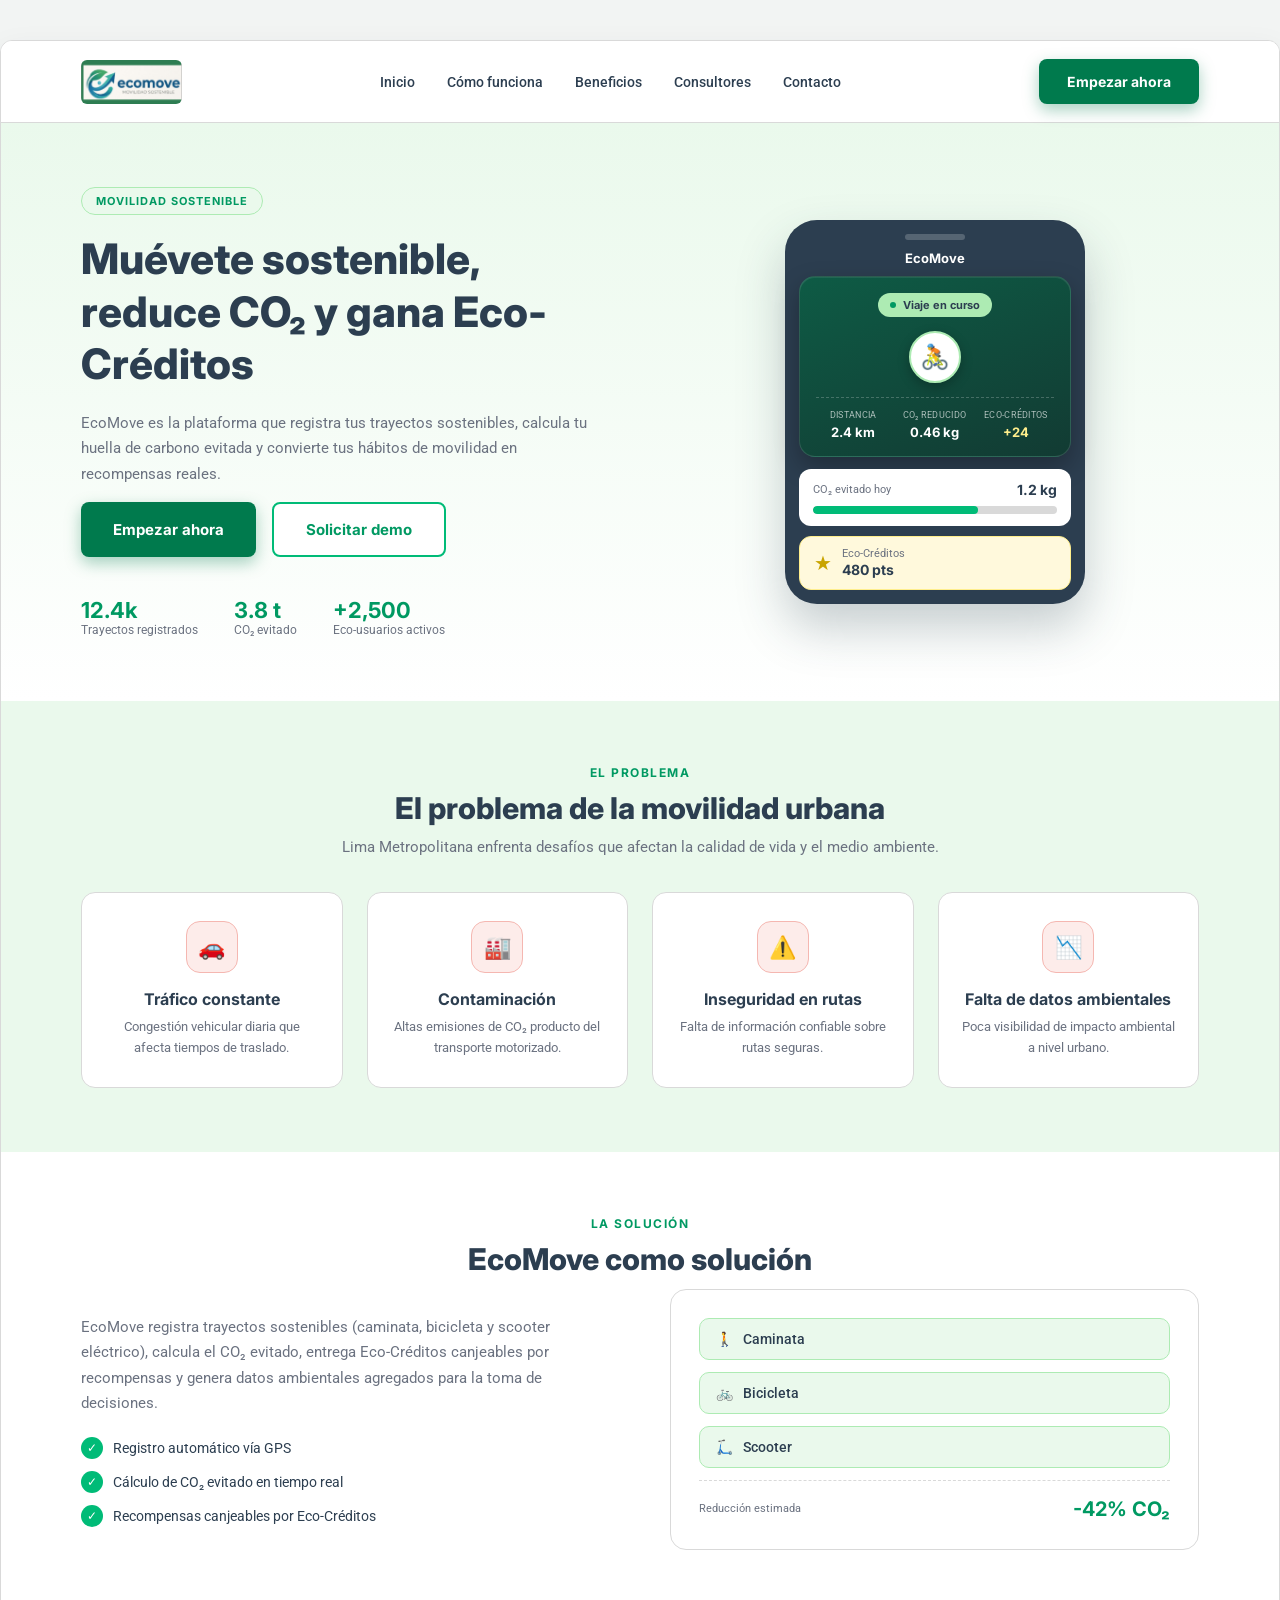
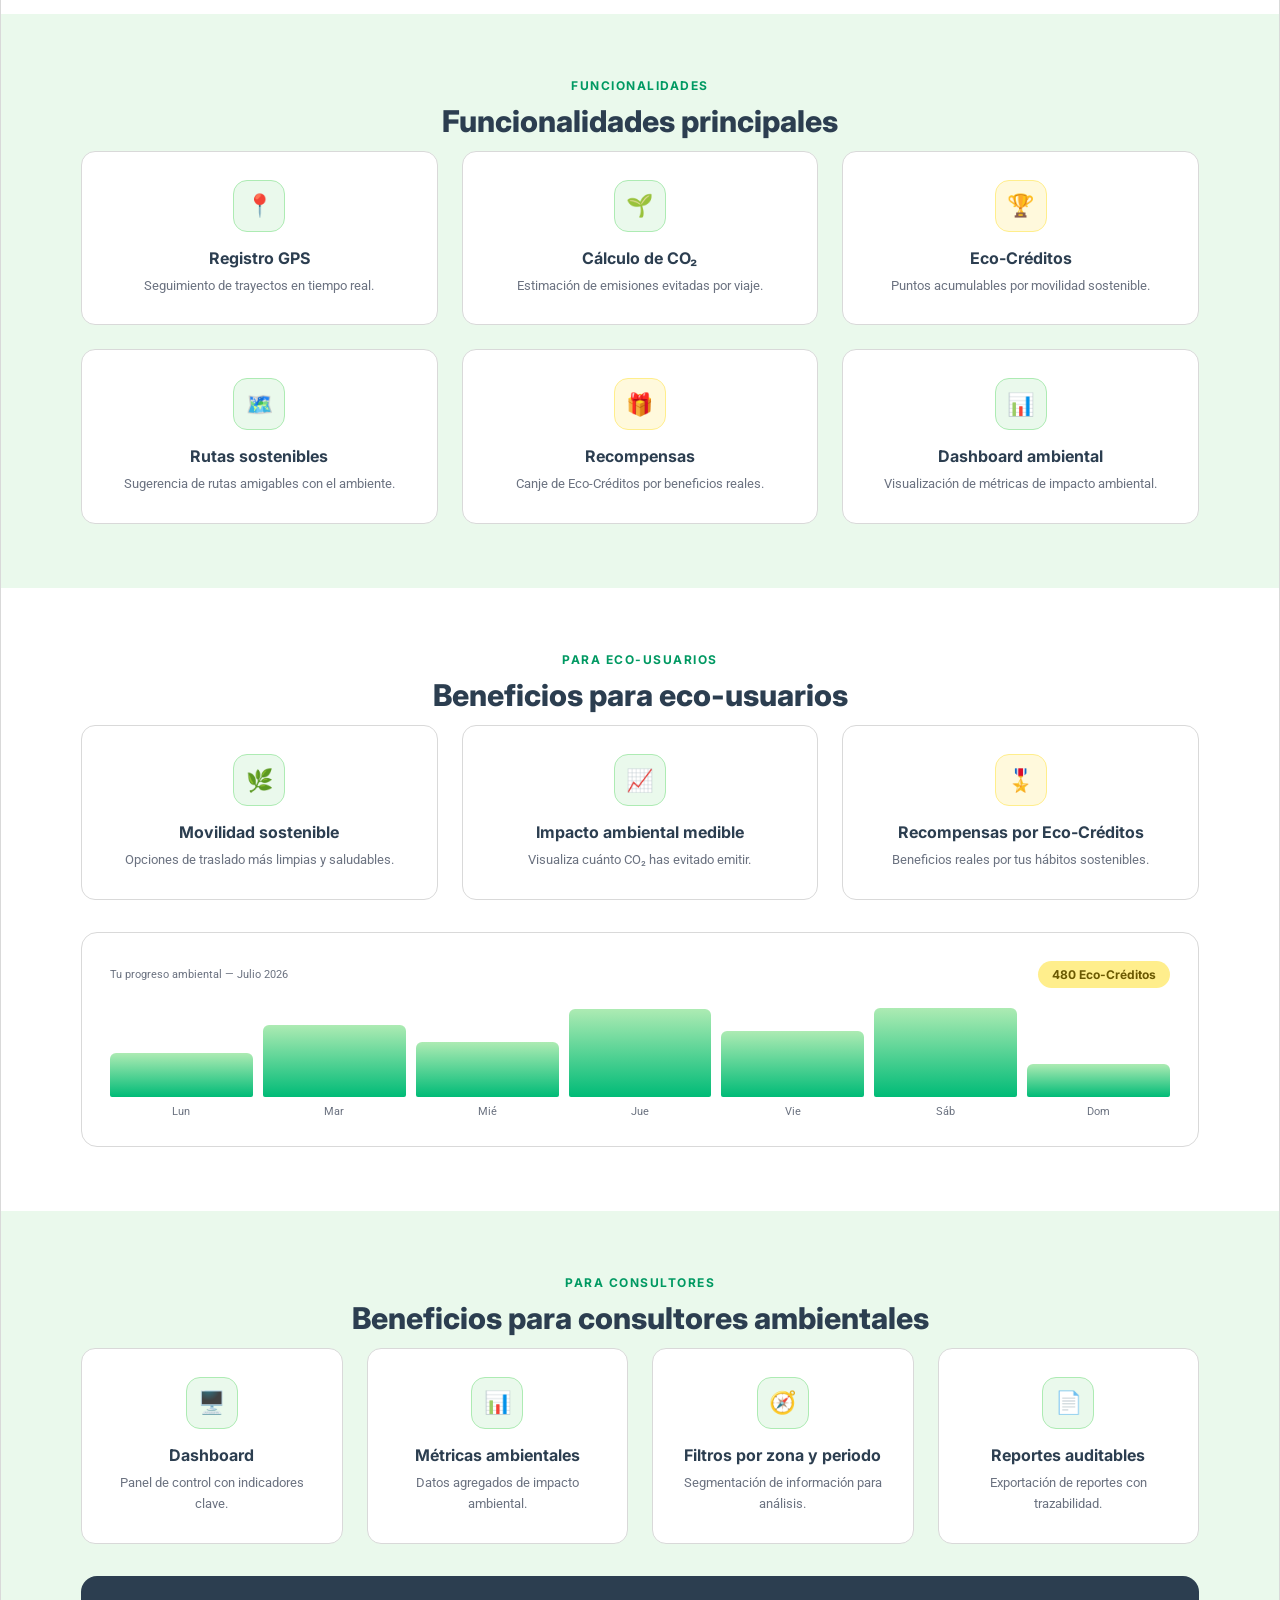
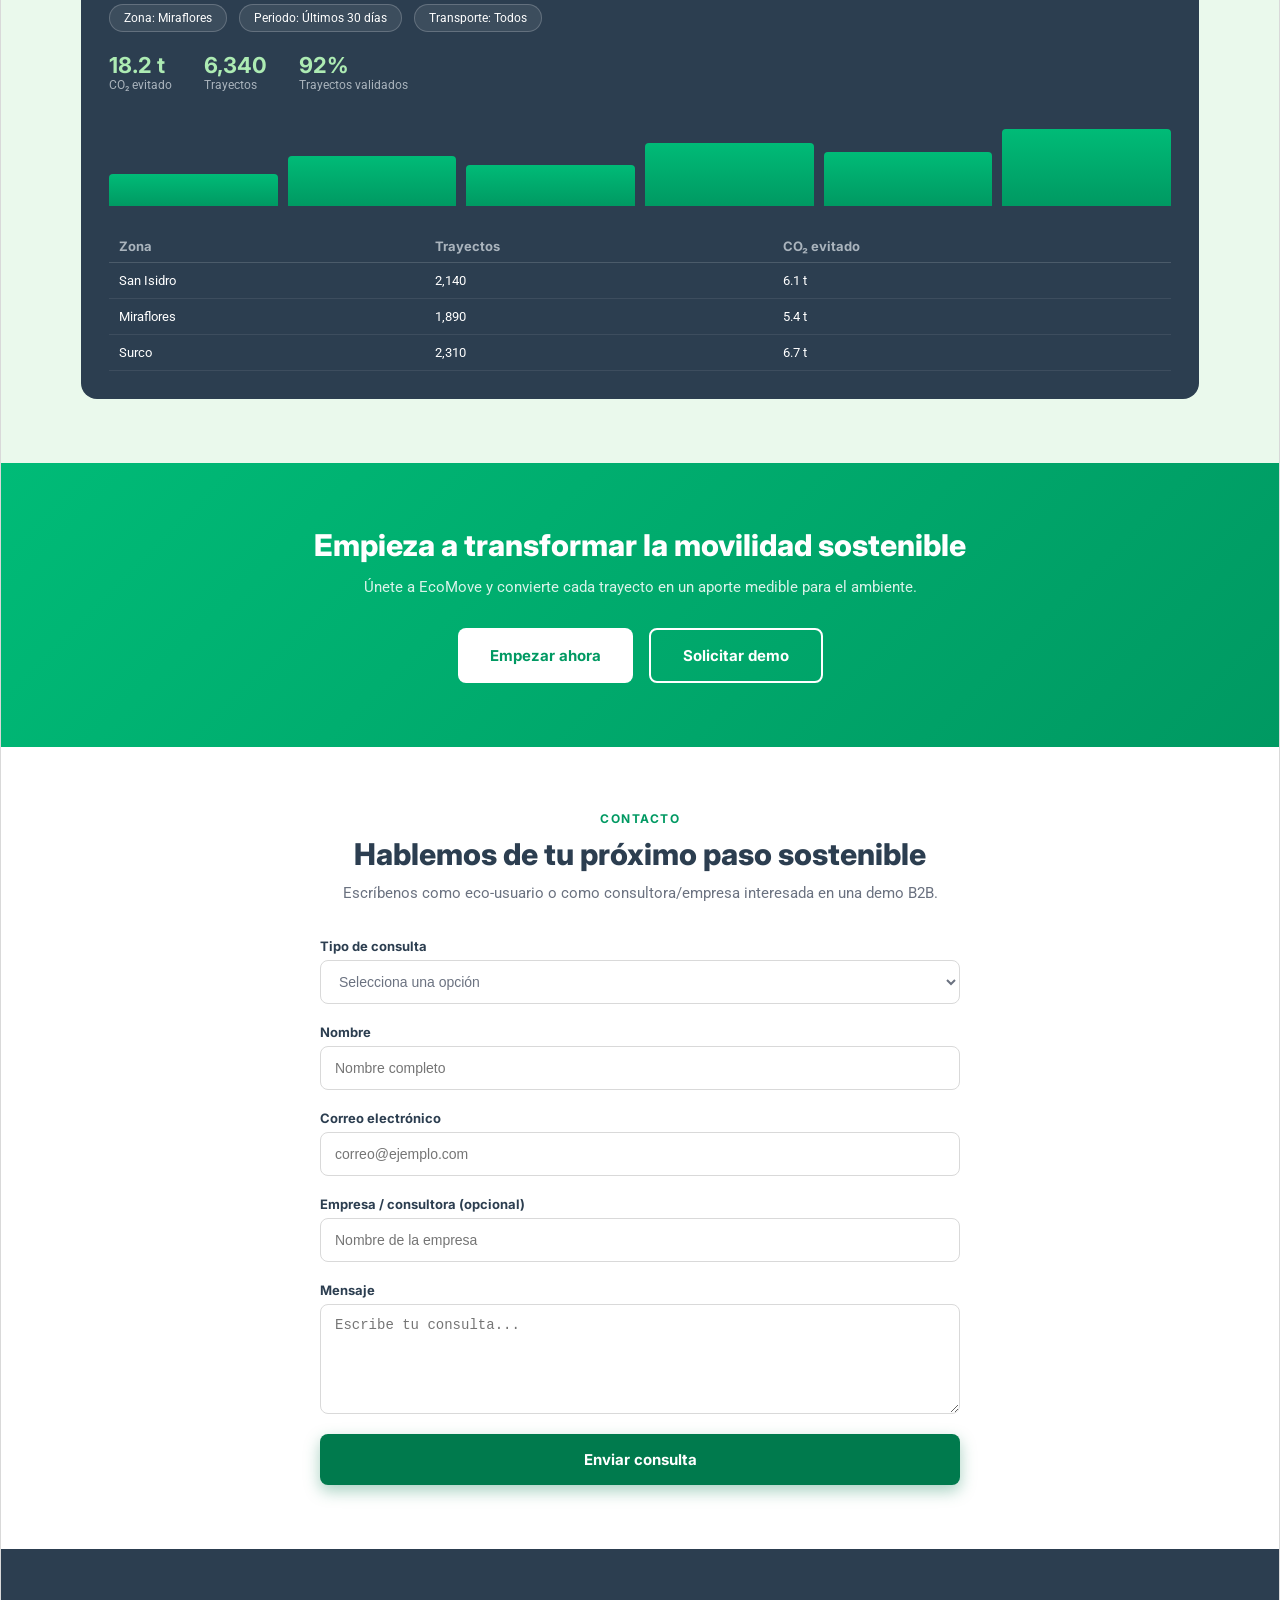
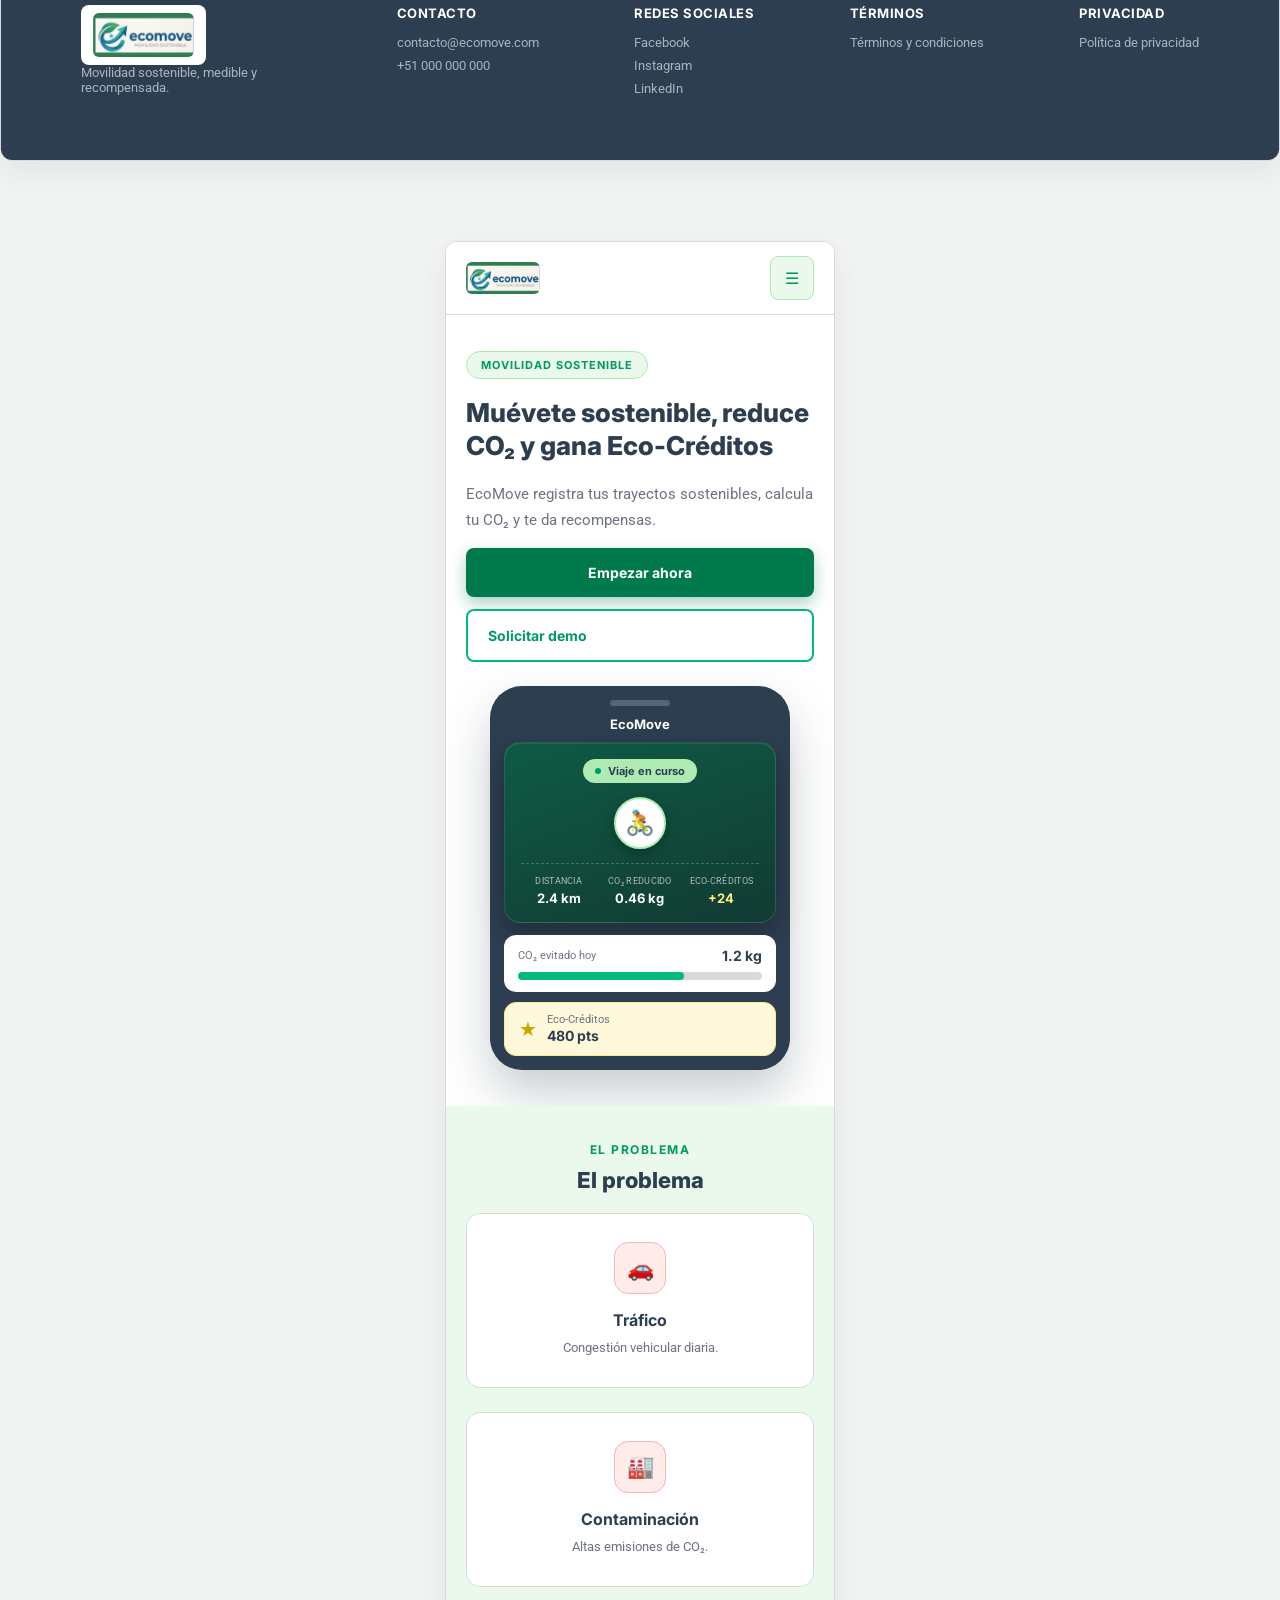
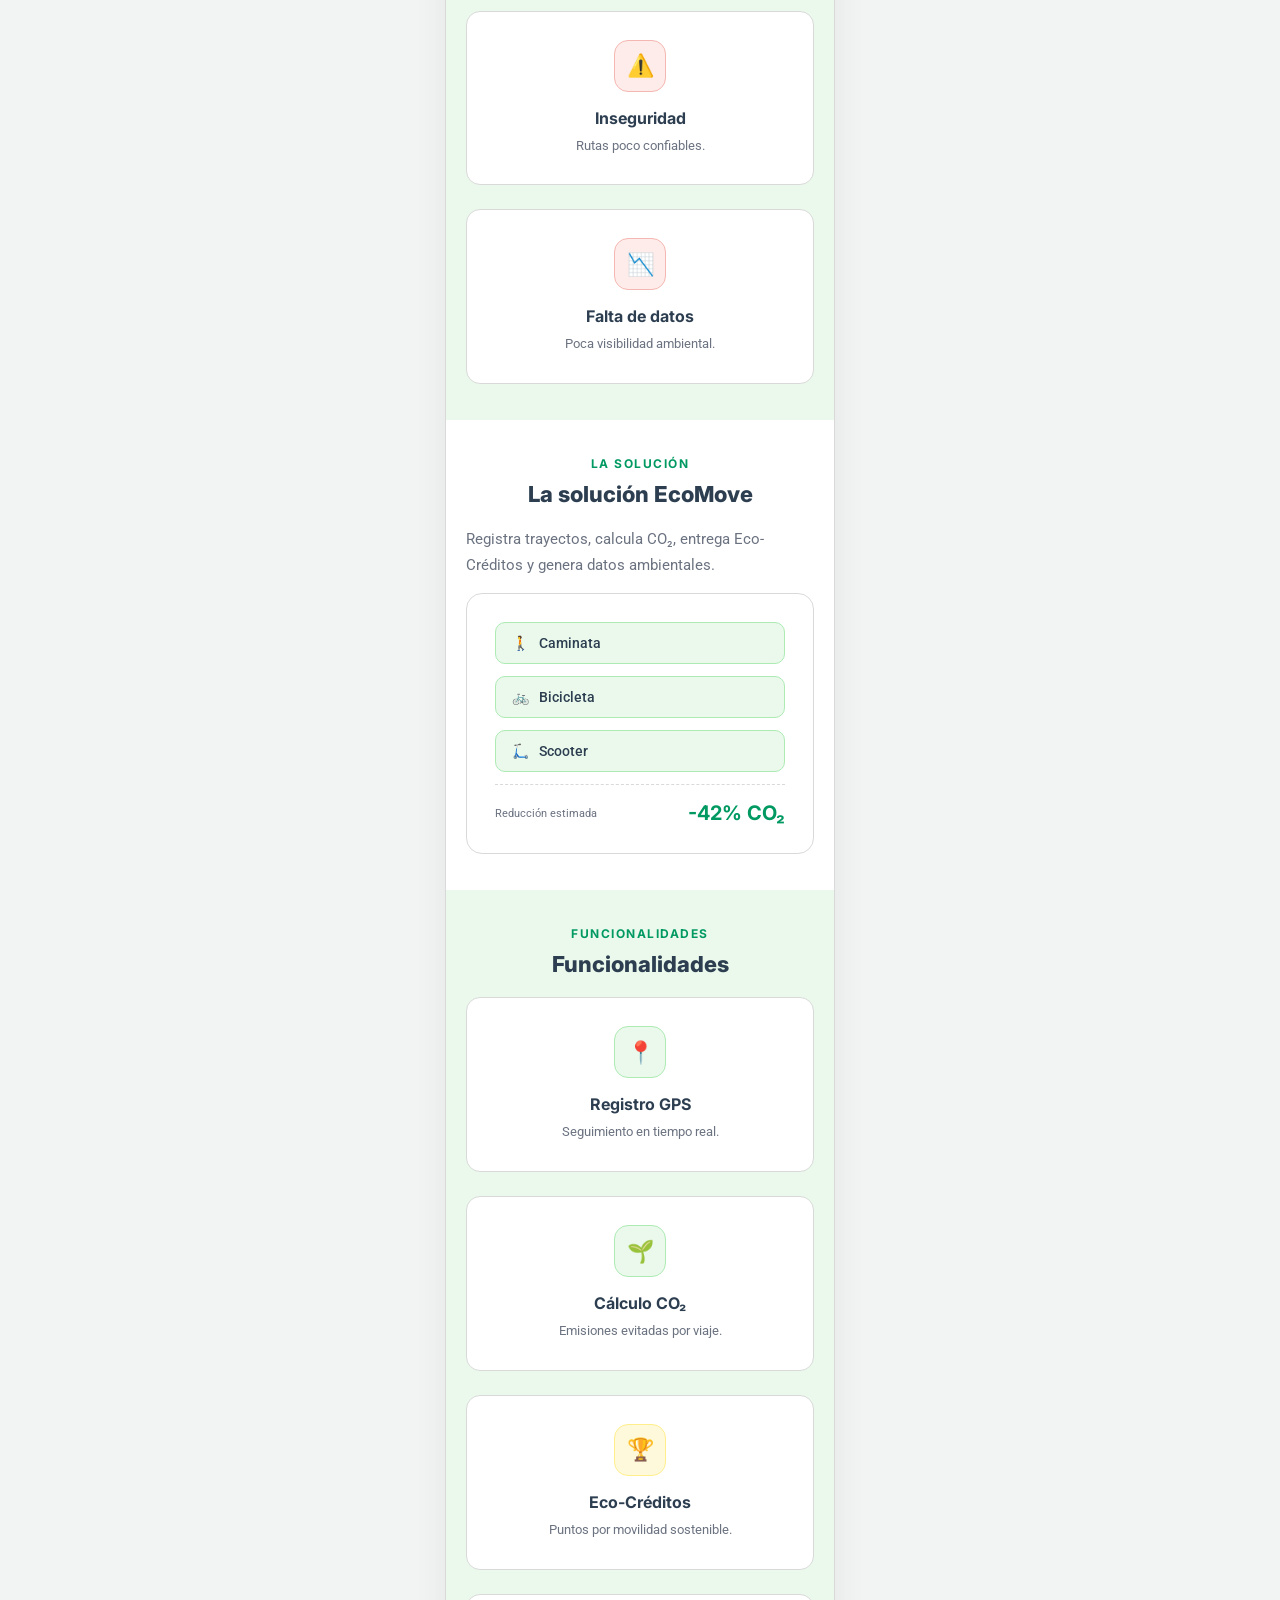
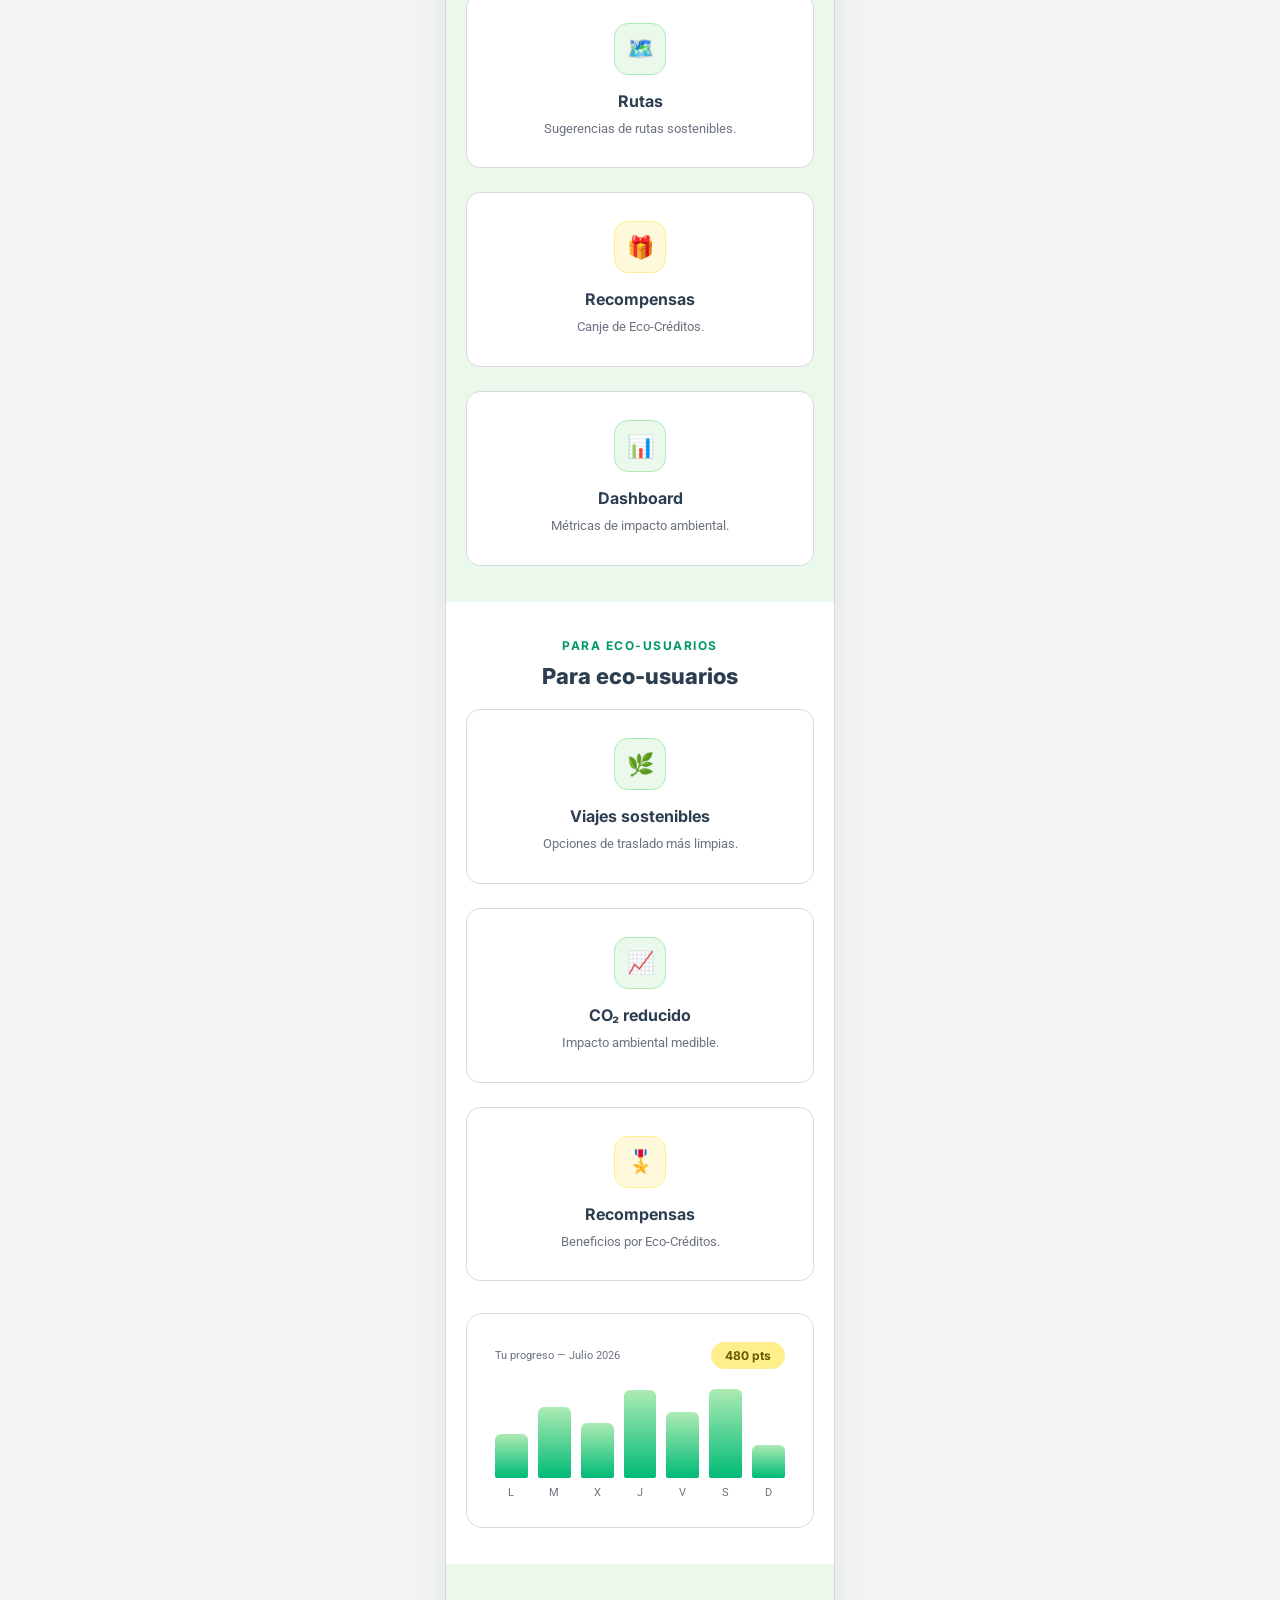
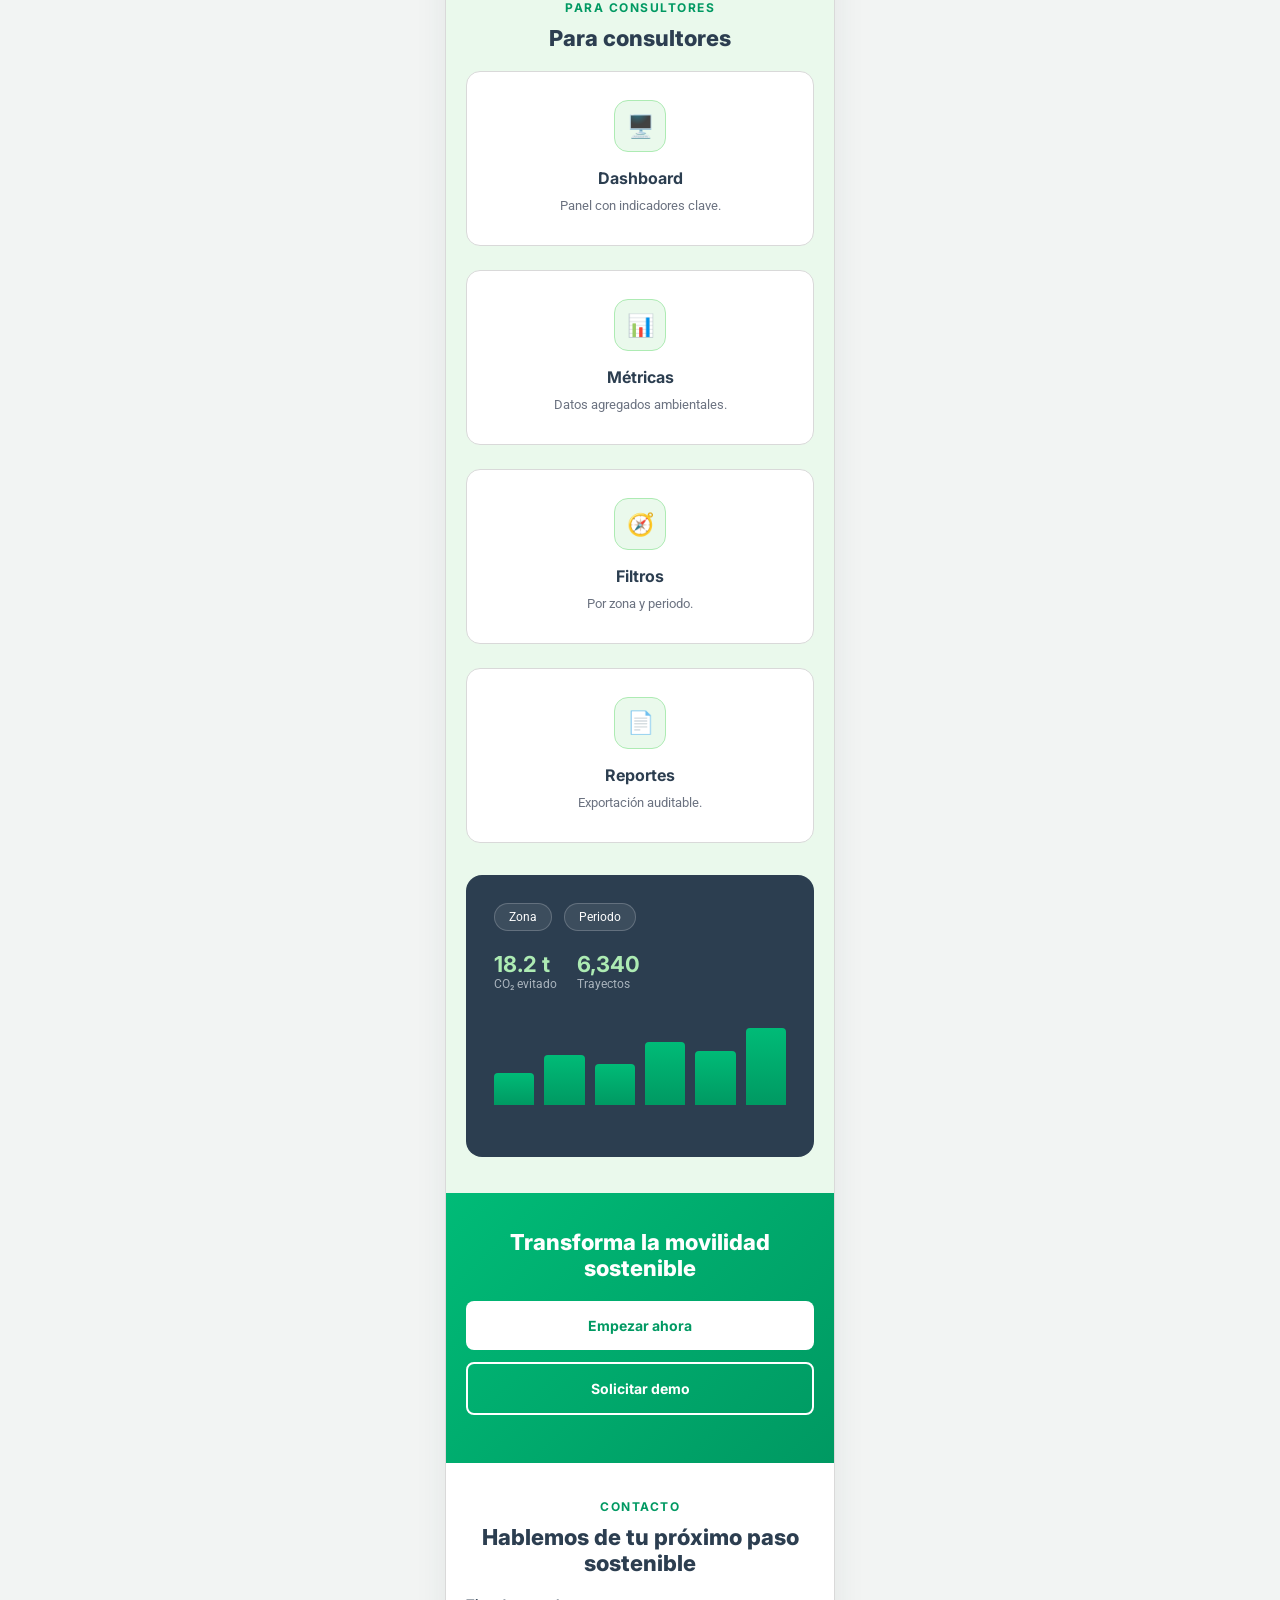
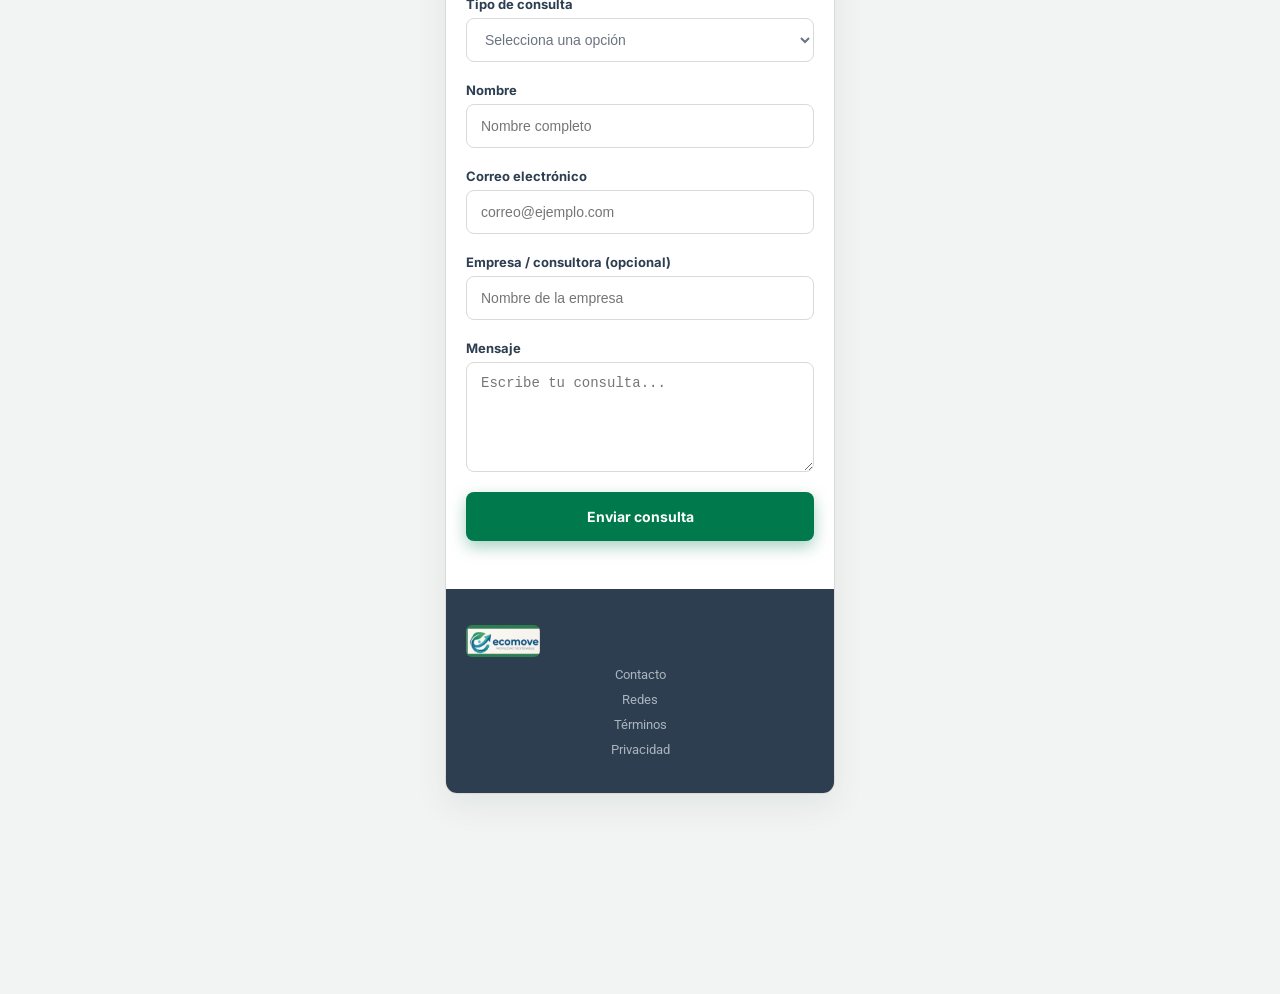
==== commit c29d9003: "fix: remove internal mock-up and frame documentation labels from landing HTML" ====
--- a/index.html
+++ b/index.html
@@ -9,15 +9,9 @@
 </head>
 <body>
 
-<h1 class="page-title">4.3.2 Landing Page Mock-up — EcoMove (Alta fidelidad)</h1>
-
-<!-- ==================================================== -->
-<!-- FRAME 1: DESKTOP WEB BROWSER (1440px)                 -->
-<!-- ==================================================== -->
-<p class="frame-label">Frame 1 — Landing Page Mock-up · Desktop Web Browser (1440px)</p>
 <div class="frame frame-desktop">
 
-  <!-- 1. HEADER DESKTOP -->
+  <!-- Header -->
   <header class="d-header">
     <div class="logo-box">
       <img src="assets/logo-ecomove.png" alt="Logo EcoMove" class="logo-img">
@@ -32,7 +26,7 @@
     <button class="btn btn-primary">Empezar ahora</button>
   </header>
 
-  <!-- 2. HERO SECTION DESKTOP -->
+  <!-- HERO SECTION DESKTOP -->
   <section class="section d-hero" id="hero">
     <div class="hero-col hero-text">
       <span class="tag">MOVILIDAD SOSTENIBLE</span>
@@ -88,7 +82,7 @@
     </div>
   </section>
 
-  <!-- 3. SECCIÓN PROBLEMA -->
+  <!-- SECCIÓN PROBLEMA -->
   <section class="section section-alt">
     <span class="eyebrow">EL PROBLEMA</span>
     <h3 class="s-title">El problema de la movilidad urbana</h3>
@@ -117,7 +111,7 @@
     </div>
   </section>
 
-  <!-- 4. SECCIÓN SOLUCIÓN ECOMOVE -->
+  <!-- SECCIÓN SOLUCIÓN ECOMOVE -->
   <section class="section" id="solucion">
     <span class="eyebrow">LA SOLUCIÓN</span>
     <h3 class="s-title">EcoMove como solución</h3>
@@ -144,7 +138,7 @@
     </div>
   </section>
 
-  <!-- 5. FUNCIONALIDADES PRINCIPALES -->
+  <!-- FUNCIONALIDADES PRINCIPALES -->
   <section class="section section-alt">
     <span class="eyebrow">FUNCIONALIDADES</span>
     <h3 class="s-title">Funcionalidades principales</h3>
@@ -182,7 +176,7 @@
     </div>
   </section>
 
-  <!-- 6. BENEFICIOS PARA ECO-USUARIOS -->
+  <!-- BENEFICIOS PARA ECO-USUARIOS -->
   <section class="section" id="beneficios-usuarios">
     <span class="eyebrow">PARA ECO-USUARIOS</span>
     <h3 class="s-title">Beneficios para eco-usuarios</h3>
@@ -220,7 +214,7 @@
     </div>
   </section>
 
-  <!-- 7. BENEFICIOS PARA CONSULTORES AMBIENTALES -->
+  <!-- BENEFICIOS PARA CONSULTORES AMBIENTALES -->
   <section class="section section-alt" id="beneficios-consultores">
     <span class="eyebrow">PARA CONSULTORES</span>
     <h3 class="s-title">Beneficios para consultores ambientales</h3>
@@ -276,7 +270,7 @@
     </div>
   </section>
 
-  <!-- 8. CALL TO ACTION FINAL -->
+  <!-- CALL TO ACTION FINAL -->
   <section class="section cta-block" id="cta">
     <h3 class="s-title cta-title">Empieza a transformar la movilidad sostenible</h3>
     <p class="p-text center cta-text">Únete a EcoMove y convierte cada trayecto en un aporte medible para el ambiente.</p>
@@ -286,7 +280,7 @@
     </div>
   </section>
 
-  <!-- 9. FORMULARIO DE CONTACTO -->
+  <!-- FORMULARIO DE CONTACTO -->
   <section class="section" id="contacto">
     <span class="eyebrow">CONTACTO</span>
     <h3 class="s-title">Hablemos de tu próximo paso sostenible</h3>
@@ -323,7 +317,7 @@
     </form>
   </section>
 
-  <!-- 10. FOOTER -->
+  <!-- FOOTER -->
   <footer class="d-footer">
     <div class="footer-col">
       <div class="logo-box logo-box-footer">
@@ -354,13 +348,9 @@
 
 </div>
 
-<!-- ==================================================== -->
-<!-- FRAME 2: MOBILE WEB BROWSER (390px)                   -->
-<!-- ==================================================== -->
-<p class="frame-label">Frame 2 — Landing Page Mock-up · Mobile Web Browser (390px)</p>
 <div class="frame frame-mobile">
 
-  <!-- 1. HEADER MOBILE -->
+  <!-- Header -->
   <header class="m-header">
     <div class="logo-box logo-box-small">
       <img src="assets/logo-ecomove.png" alt="Logo EcoMove" class="logo-img">
@@ -375,7 +365,7 @@
     <a href="#contacto-mobile">Contacto</a>
   </nav>
 
-  <!-- 2. HERO SECTION MOBILE -->
+  <!-- HERO SECTION MOBILE -->
   <section class="section m-section">
     <span class="tag">MOVILIDAD SOSTENIBLE</span>
     <h2 class="h-title m-title">Muévete sostenible, reduce CO₂ y gana Eco-Créditos</h2>
@@ -420,7 +410,7 @@
     </div>
   </section>
 
-  <!-- 3. SECCIÓN PROBLEMA MOBILE -->
+  <!-- SECCIÓN PROBLEMA MOBILE -->
   <section class="section m-section section-alt">
     <span class="eyebrow">EL PROBLEMA</span>
     <h3 class="s-title">El problema</h3>
@@ -448,7 +438,7 @@
     </div>
   </section>
 
-  <!-- 4. SECCIÓN SOLUCIÓN MOBILE -->
+  <!-- SECCIÓN SOLUCIÓN MOBILE -->
   <section class="section m-section">
     <span class="eyebrow">LA SOLUCIÓN</span>
     <h3 class="s-title">La solución EcoMove</h3>
@@ -464,7 +454,7 @@
     </div>
   </section>
 
-  <!-- 5. FUNCIONALIDADES PRINCIPALES MOBILE -->
+  <!-- FUNCIONALIDADES PRINCIPALES MOBILE -->
   <section class="section m-section section-alt">
     <span class="eyebrow">FUNCIONALIDADES</span>
     <h3 class="s-title">Funcionalidades</h3>
@@ -502,7 +492,7 @@
     </div>
   </section>
 
-  <!-- 6. BENEFICIOS ECO-USUARIOS MOBILE -->
+  <!-- BENEFICIOS ECO-USUARIOS MOBILE -->
   <section class="section m-section">
     <span class="eyebrow">PARA ECO-USUARIOS</span>
     <h3 class="s-title">Para eco-usuarios</h3>
@@ -540,7 +530,7 @@
     </div>
   </section>
 
-  <!-- 7. BENEFICIOS CONSULTORES MOBILE -->
+  <!-- BENEFICIOS CONSULTORES MOBILE -->
   <section class="section m-section section-alt">
     <span class="eyebrow">PARA CONSULTORES</span>
     <h3 class="s-title">Para consultores</h3>
@@ -586,14 +576,14 @@
     </div>
   </section>
 
-  <!-- 8. CTA FINAL MOBILE -->
+  <!-- CTA FINAL MOBILE -->
   <section class="section m-section cta-block">
     <h3 class="s-title cta-title">Transforma la movilidad sostenible</h3>
     <button class="btn btn-cta-primary full">Empezar ahora</button>
     <a href="#contacto-mobile" class="btn btn-cta-secondary full">Solicitar demo</a>
   </section>
 
-  <!-- 9. FORMULARIO DE CONTACTO MOBILE -->
+  <!-- FORMULARIO DE CONTACTO MOBILE -->
   <section class="section m-section" id="contacto-mobile">
     <span class="eyebrow">CONTACTO</span>
     <h3 class="s-title">Hablemos de tu próximo paso sostenible</h3>
@@ -629,7 +619,7 @@
     </form>
   </section>
 
-  <!-- 10. FOOTER MOBILE -->
+  <!-- FOOTER MOBILE -->
   <footer class="m-footer">
     <div class="logo-box logo-box-small">
       <img src="assets/logo-ecomove.png" alt="Logo EcoMove" class="logo-img">
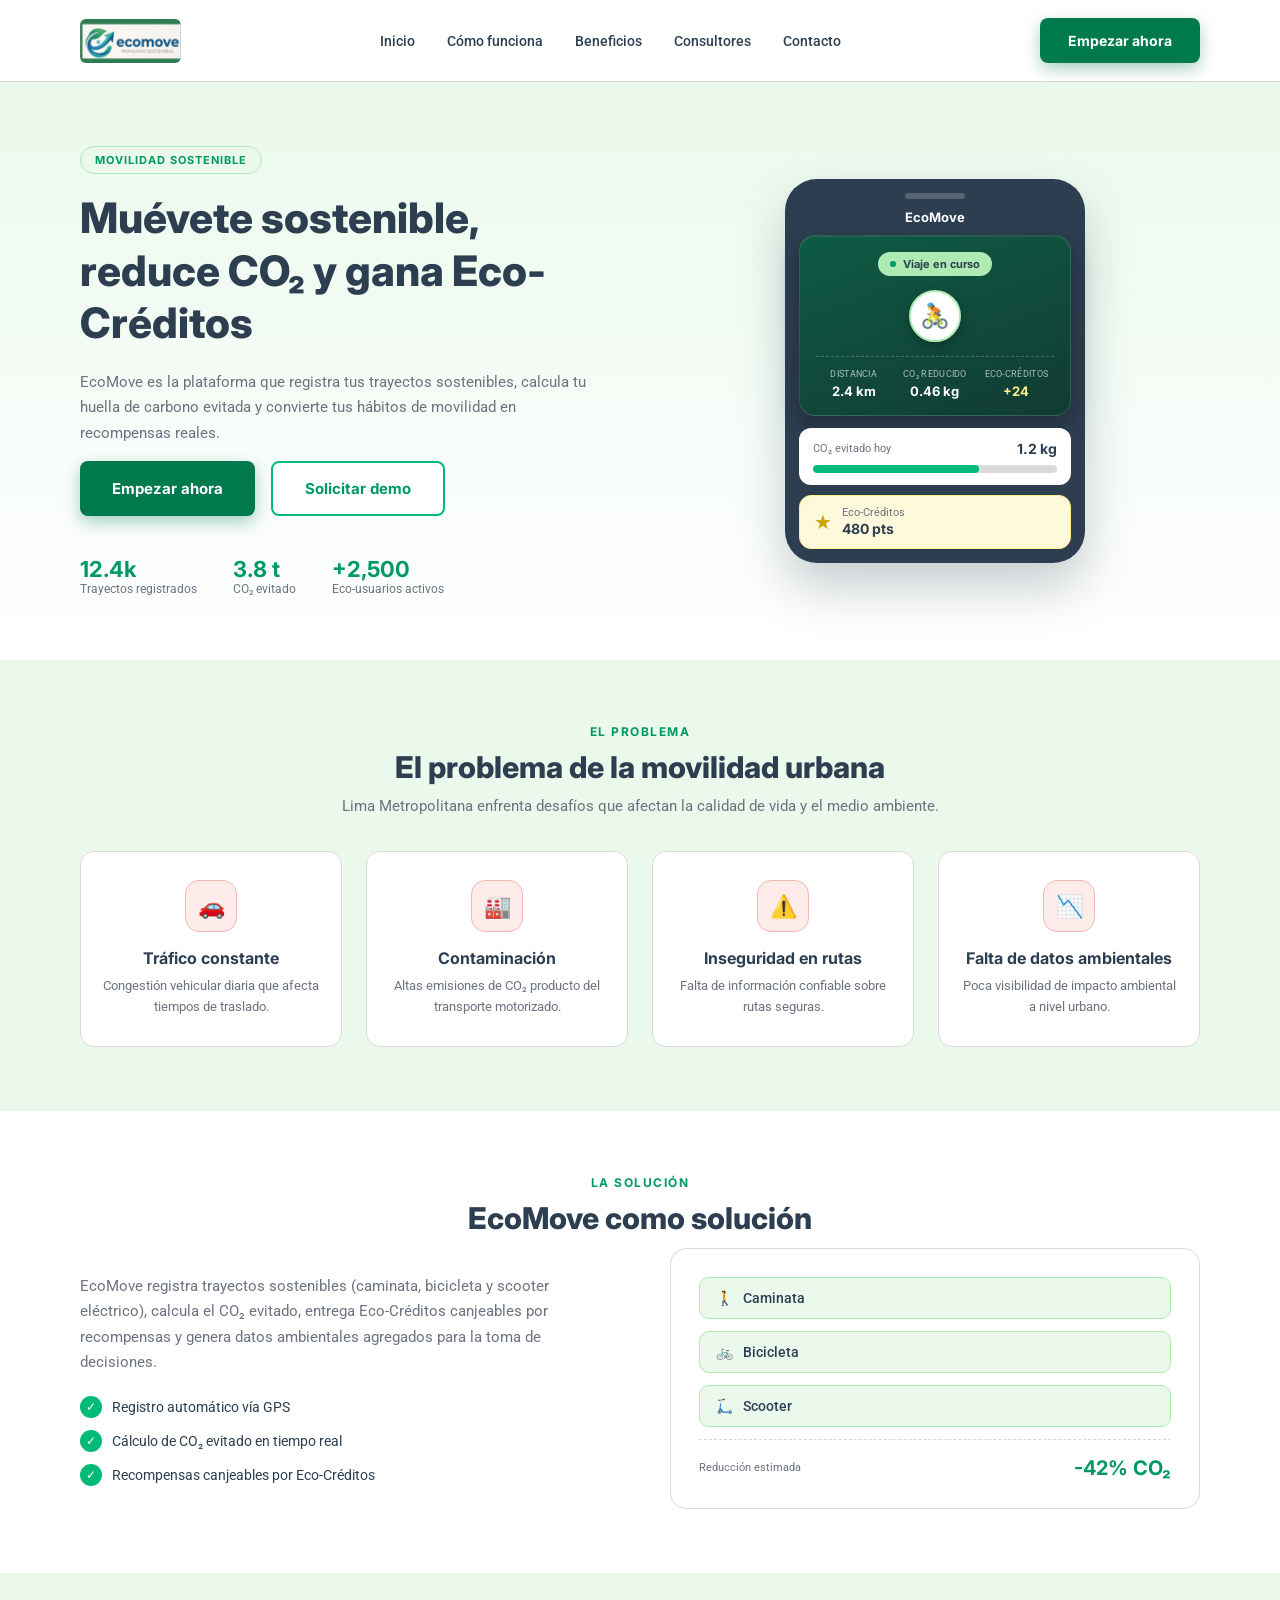
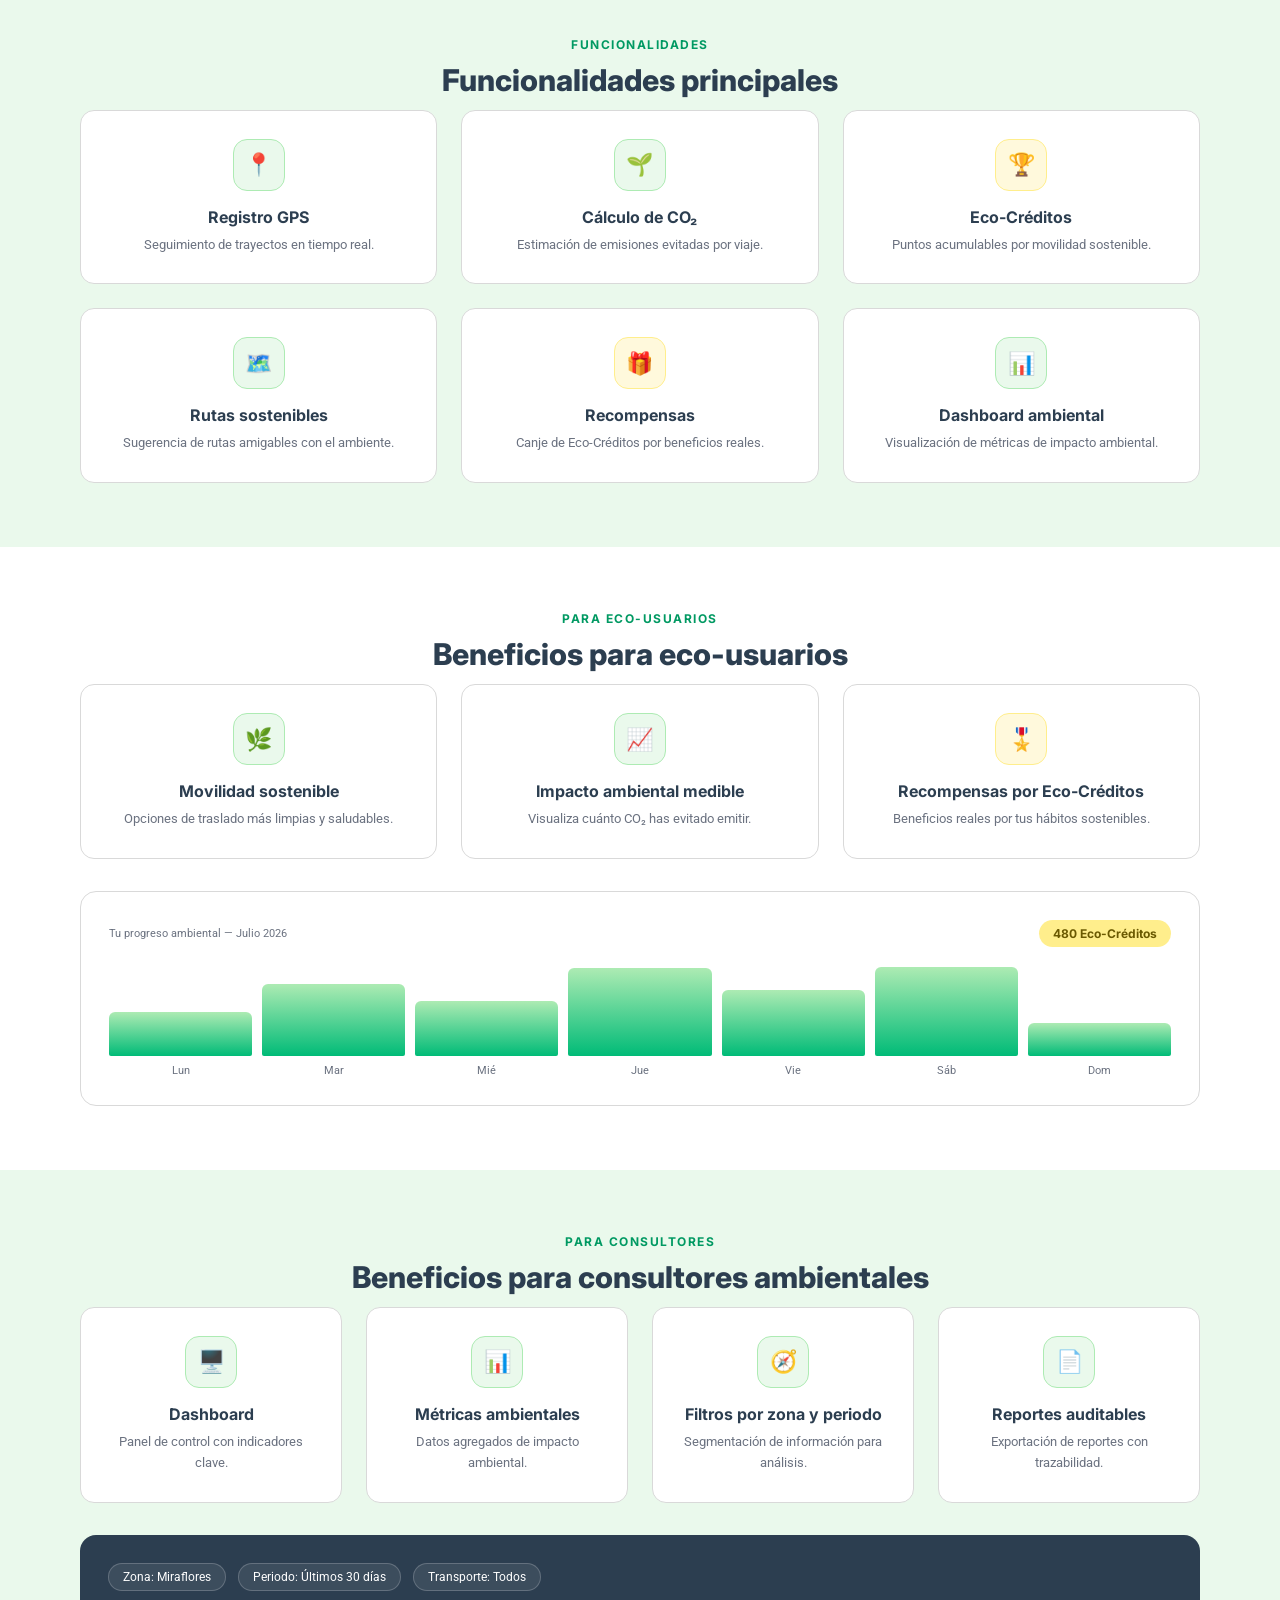
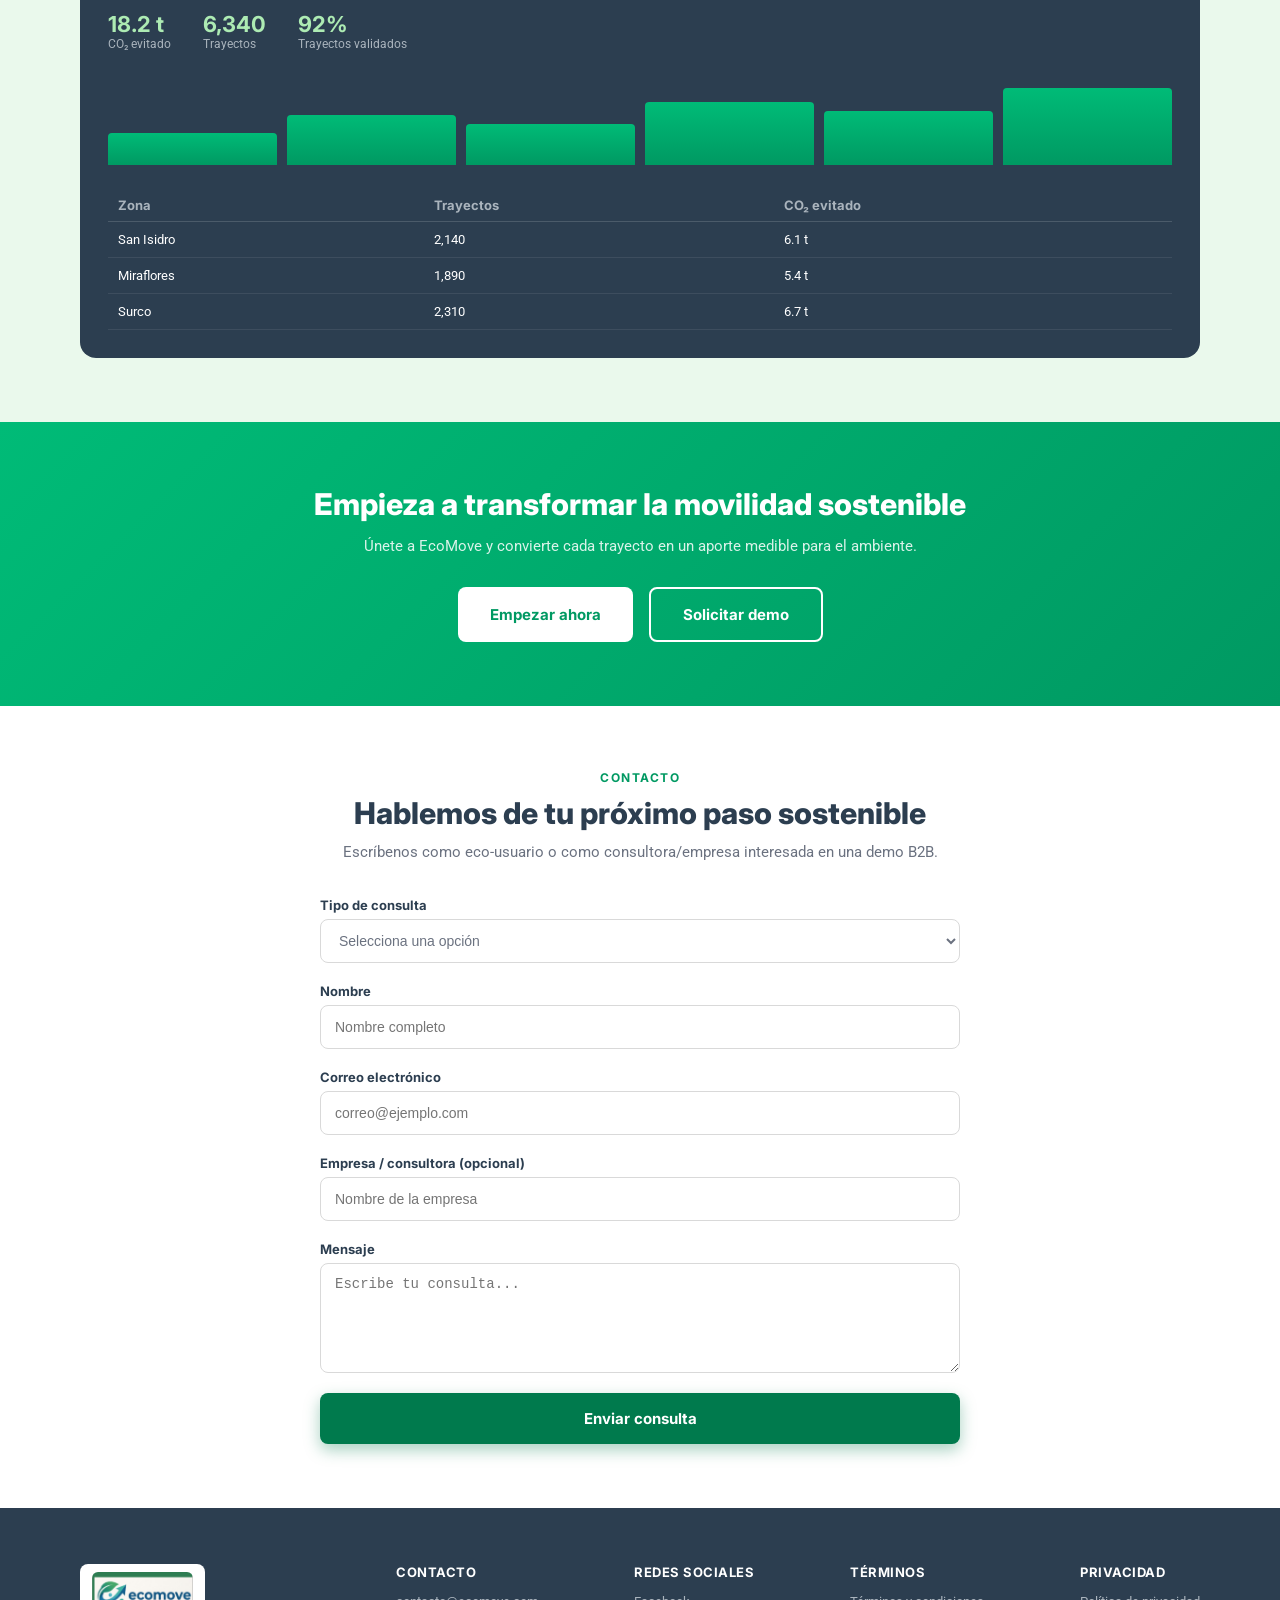
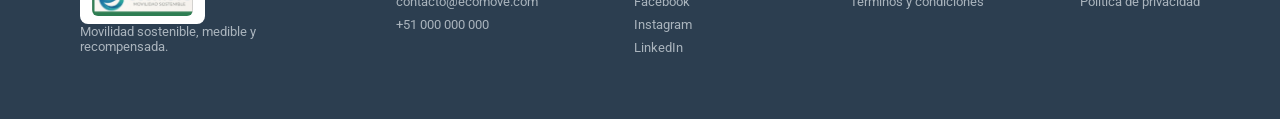
==== commit ef9eab1c: "fix: remove duplicated mobile layout and make single layout fully responsive - Elimina el bloque .fr" ====
--- a/index.html
+++ b/index.html
@@ -16,17 +16,27 @@
     <div class="logo-box">
       <img src="assets/logo-ecomove.png" alt="Logo EcoMove" class="logo-img">
     </div>
-    <nav class="d-nav">
+    <nav class="d-nav" id="primary-nav" aria-label="Navegación principal">
       <a href="#hero">Inicio</a>
       <a href="#solucion">Cómo funciona</a>
       <a href="#beneficios-usuarios">Beneficios</a>
       <a href="#beneficios-consultores">Consultores</a>
       <a href="#contacto">Contacto</a>
     </nav>
-    <button class="btn btn-primary">Empezar ahora</button>
+    <div class="d-header__actions">
+      <button class="btn btn-primary d-header__cta">Empezar ahora</button>
+      <button class="menu-btn" id="mobile-menu-btn" aria-label="Abrir menú" aria-expanded="false" aria-controls="mobile-nav">☰</button>
+    </div>
   </header>
-
-  <!-- HERO SECTION DESKTOP -->
+  <nav class="m-nav" id="mobile-nav" aria-label="Menú de navegación" hidden>
+    <a href="#hero">Inicio</a>
+    <a href="#solucion">Cómo funciona</a>
+    <a href="#beneficios-usuarios">Beneficios</a>
+    <a href="#beneficios-consultores">Consultores</a>
+    <a href="#contacto">Contacto</a>
+  </nav>
+
+  <!-- HERO SECTION -->
   <section class="section d-hero" id="hero">
     <div class="hero-col hero-text">
       <span class="tag">MOVILIDAD SOSTENIBLE</span>
@@ -348,290 +358,6 @@
 
 </div>
 
-<div class="frame frame-mobile">
-
-  <!-- Header -->
-  <header class="m-header">
-    <div class="logo-box logo-box-small">
-      <img src="assets/logo-ecomove.png" alt="Logo EcoMove" class="logo-img">
-    </div>
-    <button class="menu-btn" id="mobile-menu-btn" aria-label="Abrir menú" aria-expanded="false" aria-controls="mobile-nav">☰</button>
-  </header>
-  <nav class="m-nav" id="mobile-nav" aria-label="Menú móvil" hidden>
-    <a href="#hero">Inicio</a>
-    <a href="#solucion">Cómo funciona</a>
-    <a href="#beneficios-usuarios">Beneficios</a>
-    <a href="#beneficios-consultores">Consultores</a>
-    <a href="#contacto-mobile">Contacto</a>
-  </nav>
-
-  <!-- HERO SECTION MOBILE -->
-  <section class="section m-section">
-    <span class="tag">MOVILIDAD SOSTENIBLE</span>
-    <h2 class="h-title m-title">Muévete sostenible, reduce CO₂ y gana Eco-Créditos</h2>
-    <p class="p-text">EcoMove registra tus trayectos sostenibles, calcula tu CO₂ y te da recompensas.</p>
-    <button class="btn btn-primary full">Empezar ahora</button>
-    <a href="#contacto-mobile" class="btn btn-secondary full">Solicitar demo</a>
-    <div class="phone-mock m-visual">
-      <div class="phone-notch"></div>
-      <div class="phone-topbar">EcoMove</div>
-      <div class="phone-trip">
-        <span class="trip-chip">Viaje en curso</span>
-        <div class="phone-trip-icon">🚴</div>
-        <div class="phone-trip-stats">
-          <div class="phone-trip-stat">
-            <span class="phone-trip-label">Distancia</span>
-            <span class="phone-trip-value">2.4 km</span>
-          </div>
-          <div class="phone-trip-stat">
-            <span class="phone-trip-label">CO₂ reducido</span>
-            <span class="phone-trip-value">0.46 kg</span>
-          </div>
-          <div class="phone-trip-stat">
-            <span class="phone-trip-label">Eco-Créditos</span>
-            <span class="phone-trip-value accent">+24</span>
-          </div>
-        </div>
-      </div>
-      <div class="phone-card">
-        <div class="phone-card-row">
-          <span class="phone-card-label">CO₂ evitado hoy</span>
-          <span class="phone-card-value">1.2 kg</span>
-        </div>
-        <div class="progress-bar"><div class="progress-fill" style="width:68%"></div></div>
-      </div>
-      <div class="phone-credit">
-        <span class="credit-icon">★</span>
-        <div>
-          <span class="phone-card-label">Eco-Créditos</span>
-          <span class="phone-card-value">480 pts</span>
-        </div>
-      </div>
-    </div>
-  </section>
-
-  <!-- SECCIÓN PROBLEMA MOBILE -->
-  <section class="section m-section section-alt">
-    <span class="eyebrow">EL PROBLEMA</span>
-    <h3 class="s-title">El problema</h3>
-    <div class="grid grid-1">
-      <div class="card">
-        <div class="icon-badge icon-badge-red">🚗</div>
-        <h4 class="c-title">Tráfico</h4>
-        <p class="c-text">Congestión vehicular diaria.</p>
-      </div>
-      <div class="card">
-        <div class="icon-badge icon-badge-red">🏭</div>
-        <h4 class="c-title">Contaminación</h4>
-        <p class="c-text">Altas emisiones de CO₂.</p>
-      </div>
-      <div class="card">
-        <div class="icon-badge icon-badge-red">⚠️</div>
-        <h4 class="c-title">Inseguridad</h4>
-        <p class="c-text">Rutas poco confiables.</p>
-      </div>
-      <div class="card">
-        <div class="icon-badge icon-badge-red">📉</div>
-        <h4 class="c-title">Falta de datos</h4>
-        <p class="c-text">Poca visibilidad ambiental.</p>
-      </div>
-    </div>
-  </section>
-
-  <!-- SECCIÓN SOLUCIÓN MOBILE -->
-  <section class="section m-section">
-    <span class="eyebrow">LA SOLUCIÓN</span>
-    <h3 class="s-title">La solución EcoMove</h3>
-    <p class="p-text">Registra trayectos, calcula CO₂, entrega Eco-Créditos y genera datos ambientales.</p>
-    <div class="transport-panel">
-      <div class="transport-chip"><span>🚶</span> Caminata</div>
-      <div class="transport-chip"><span>🚲</span> Bicicleta</div>
-      <div class="transport-chip"><span>🛴</span> Scooter</div>
-      <div class="transport-total">
-        <span class="phone-card-label">Reducción estimada</span>
-        <span class="phone-card-value big">-42% CO₂</span>
-      </div>
-    </div>
-  </section>
-
-  <!-- FUNCIONALIDADES PRINCIPALES MOBILE -->
-  <section class="section m-section section-alt">
-    <span class="eyebrow">FUNCIONALIDADES</span>
-    <h3 class="s-title">Funcionalidades</h3>
-    <div class="grid grid-1">
-      <div class="card">
-        <div class="icon-badge">📍</div>
-        <h4 class="c-title">Registro GPS</h4>
-        <p class="c-text">Seguimiento en tiempo real.</p>
-      </div>
-      <div class="card">
-        <div class="icon-badge">🌱</div>
-        <h4 class="c-title">Cálculo CO₂</h4>
-        <p class="c-text">Emisiones evitadas por viaje.</p>
-      </div>
-      <div class="card">
-        <div class="icon-badge icon-badge-yellow">🏆</div>
-        <h4 class="c-title">Eco-Créditos</h4>
-        <p class="c-text">Puntos por movilidad sostenible.</p>
-      </div>
-      <div class="card">
-        <div class="icon-badge">🗺️</div>
-        <h4 class="c-title">Rutas</h4>
-        <p class="c-text">Sugerencias de rutas sostenibles.</p>
-      </div>
-      <div class="card">
-        <div class="icon-badge icon-badge-yellow">🎁</div>
-        <h4 class="c-title">Recompensas</h4>
-        <p class="c-text">Canje de Eco-Créditos.</p>
-      </div>
-      <div class="card">
-        <div class="icon-badge">📊</div>
-        <h4 class="c-title">Dashboard</h4>
-        <p class="c-text">Métricas de impacto ambiental.</p>
-      </div>
-    </div>
-  </section>
-
-  <!-- BENEFICIOS ECO-USUARIOS MOBILE -->
-  <section class="section m-section">
-    <span class="eyebrow">PARA ECO-USUARIOS</span>
-    <h3 class="s-title">Para eco-usuarios</h3>
-    <div class="grid grid-1">
-      <div class="card">
-        <div class="icon-badge">🌿</div>
-        <h4 class="c-title">Viajes sostenibles</h4>
-        <p class="c-text">Opciones de traslado más limpias.</p>
-      </div>
-      <div class="card">
-        <div class="icon-badge">📈</div>
-        <h4 class="c-title">CO₂ reducido</h4>
-        <p class="c-text">Impacto ambiental medible.</p>
-      </div>
-      <div class="card">
-        <div class="icon-badge icon-badge-yellow">🎖️</div>
-        <h4 class="c-title">Recompensas</h4>
-        <p class="c-text">Beneficios por Eco-Créditos.</p>
-      </div>
-    </div>
-    <div class="progress-panel">
-      <div class="progress-panel-header">
-        <span class="phone-card-label">Tu progreso — Julio 2026</span>
-        <span class="badge-yellow">480 pts</span>
-      </div>
-      <div class="progress-week">
-        <div class="progress-day"><div class="bar" style="height:40%"></div><span>L</span></div>
-        <div class="progress-day"><div class="bar" style="height:65%"></div><span>M</span></div>
-        <div class="progress-day"><div class="bar" style="height:50%"></div><span>X</span></div>
-        <div class="progress-day"><div class="bar" style="height:80%"></div><span>J</span></div>
-        <div class="progress-day"><div class="bar" style="height:60%"></div><span>V</span></div>
-        <div class="progress-day"><div class="bar" style="height:90%"></div><span>S</span></div>
-        <div class="progress-day"><div class="bar" style="height:30%"></div><span>D</span></div>
-      </div>
-    </div>
-  </section>
-
-  <!-- BENEFICIOS CONSULTORES MOBILE -->
-  <section class="section m-section section-alt">
-    <span class="eyebrow">PARA CONSULTORES</span>
-    <h3 class="s-title">Para consultores</h3>
-    <div class="grid grid-1">
-      <div class="card">
-        <div class="icon-badge">🖥️</div>
-        <h4 class="c-title">Dashboard</h4>
-        <p class="c-text">Panel con indicadores clave.</p>
-      </div>
-      <div class="card">
-        <div class="icon-badge">📊</div>
-        <h4 class="c-title">Métricas</h4>
-        <p class="c-text">Datos agregados ambientales.</p>
-      </div>
-      <div class="card">
-        <div class="icon-badge">🧭</div>
-        <h4 class="c-title">Filtros</h4>
-        <p class="c-text">Por zona y periodo.</p>
-      </div>
-      <div class="card">
-        <div class="icon-badge">📄</div>
-        <h4 class="c-title">Reportes</h4>
-        <p class="c-text">Exportación auditable.</p>
-      </div>
-    </div>
-    <div class="dashboard-panel">
-      <div class="dashboard-toolbar">
-        <span class="chip">Zona</span>
-        <span class="chip">Periodo</span>
-      </div>
-      <div class="dashboard-stats">
-        <div class="dash-stat"><strong>18.2 t</strong><span>CO₂ evitado</span></div>
-        <div class="dash-stat"><strong>6,340</strong><span>Trayectos</span></div>
-      </div>
-      <div class="dashboard-chart">
-        <div class="dash-bar" style="height:35%"></div>
-        <div class="dash-bar" style="height:55%"></div>
-        <div class="dash-bar" style="height:45%"></div>
-        <div class="dash-bar" style="height:70%"></div>
-        <div class="dash-bar" style="height:60%"></div>
-        <div class="dash-bar" style="height:85%"></div>
-      </div>
-    </div>
-  </section>
-
-  <!-- CTA FINAL MOBILE -->
-  <section class="section m-section cta-block">
-    <h3 class="s-title cta-title">Transforma la movilidad sostenible</h3>
-    <button class="btn btn-cta-primary full">Empezar ahora</button>
-    <a href="#contacto-mobile" class="btn btn-cta-secondary full">Solicitar demo</a>
-  </section>
-
-  <!-- FORMULARIO DE CONTACTO MOBILE -->
-  <section class="section m-section" id="contacto-mobile">
-    <span class="eyebrow">CONTACTO</span>
-    <h3 class="s-title">Hablemos de tu próximo paso sostenible</h3>
-    <form class="contact-form" id="contact-form-mobile" novalidate>
-      <div class="form-group">
-        <label class="form-label" for="contact-type-mobile">Tipo de consulta</label>
-        <select class="form-select" id="contact-type-mobile" name="type" required>
-          <option value="">Selecciona una opción</option>
-          <option value="eco-usuario">Soy eco-usuario</option>
-          <option value="consultora">Consultora / empresa (demo B2B)</option>
-          <option value="prensa">Prensa / otros</option>
-        </select>
-      </div>
-      <div class="form-group">
-        <label class="form-label" for="contact-name-mobile">Nombre</label>
-        <input class="form-input" id="contact-name-mobile" name="name" type="text" placeholder="Nombre completo" required>
-      </div>
-      <div class="form-group">
-        <label class="form-label" for="contact-email-mobile">Correo electrónico</label>
-        <input class="form-input" id="contact-email-mobile" name="email" type="email" placeholder="correo@ejemplo.com" required>
-      </div>
-      <div class="form-group">
-        <label class="form-label" for="contact-company-mobile">Empresa / consultora (opcional)</label>
-        <input class="form-input" id="contact-company-mobile" name="company" type="text" placeholder="Nombre de la empresa">
-      </div>
-      <div class="form-group">
-        <label class="form-label" for="contact-message-mobile">Mensaje</label>
-        <textarea class="form-textarea" id="contact-message-mobile" name="message" placeholder="Escribe tu consulta..." required></textarea>
-      </div>
-      <p class="form-state form-state--error" role="alert" hidden>Completa los campos obligatorios antes de enviar.</p>
-      <p class="form-state form-state--confirm" role="status" hidden>Tu consulta fue enviada. Te responderemos pronto.</p>
-      <button class="btn btn-primary full" type="submit">Enviar consulta</button>
-    </form>
-  </section>
-
-  <!-- FOOTER MOBILE -->
-  <footer class="m-footer">
-    <div class="logo-box logo-box-small">
-      <img src="assets/logo-ecomove.png" alt="Logo EcoMove" class="logo-img">
-    </div>
-    <p>Contacto</p>
-    <p>Redes</p>
-    <p>Términos</p>
-    <p>Privacidad</p>
-  </footer>
-
-</div>
-
 <!-- ==================================================== -->
 <!-- ECOMOVE FUNCTIONAL APP (SPA overlay, simulado)        -->
 <!-- ==================================================== -->
--- a/styles.css
+++ b/styles.css
@@ -28,37 +28,18 @@
 
 body {
   margin: 0;
-  padding: 40px 0 120px;
+  padding: 0;
   font-family: var(--font-body);
-  background: #f2f4f3;
-  color: var(--dark);
-}
-
-.page-title {
-  text-align: center;
-  font-family: var(--font-title);
-  font-size: 20px;
-  color: var(--gray);
-  margin: 0 0 40px;
-}
-
-.frame-label {
-  text-align: center;
-  font-size: 14px;
-  font-weight: 700;
-  text-transform: uppercase;
-  letter-spacing: 1px;
-  color: var(--jade-dark);
-  margin: 0 0 16px;
-}
-
+  background: var(--white);
+  color: var(--dark);
+}
+
+/* Contenedor único de la landing (antes eran dos "frames" del mock-up).
+   Ahora es una página fluida: ocupa el 100% del ancho y se centra en
+   pantallas muy anchas. La responsividad la dan las media queries. */
 .frame {
   background: var(--white);
-  border: 1px solid var(--platinum);
-  border-radius: 12px;
-  margin: 0 auto 80px;
   overflow: hidden;
-  box-shadow: 0 12px 32px rgba(44, 62, 80, 0.08);
 }
 
 /* ---------- Shared elements ---------- */
@@ -314,8 +295,9 @@
    ========================================================= */
 
 .frame-desktop {
-  width: 1440px;
-  max-width: 100%;
+  width: 100%;
+  max-width: 1440px;
+  margin: 0 auto;
 }
 
 .d-header {
@@ -799,24 +781,20 @@
 }
 
 /* =========================================================
-   MOBILE FRAME (390px)
+   HEADER — acciones y menú responsive (hamburguesa)
    ========================================================= */
 
-.frame-mobile {
-  width: 390px;
-  max-width: 100%;
-}
-
-.m-header {
-  display: flex;
-  align-items: center;
-  justify-content: space-between;
-  padding: 14px 20px;
-  border-bottom: 1px solid var(--platinum);
-  background: var(--white);
-}
-
+.d-header__actions {
+  display: flex;
+  align-items: center;
+  gap: 16px;
+}
+
+/* Botón de menú: oculto en escritorio, visible en móvil vía media query */
 .menu-btn {
+  display: none;
+  align-items: center;
+  justify-content: center;
   background: var(--mint-bg);
   border: 1px solid var(--mint);
   border-radius: 8px;
@@ -830,49 +808,6 @@
 .menu-btn:focus-visible {
   outline: 2px solid var(--jade-action);
   outline-offset: 2px;
-}
-
-.m-section {
-  padding: 36px 20px;
-}
-
-.m-title {
-  font-size: 26px;
-}
-
-.m-visual {
-  margin-top: 24px;
-}
-
-.frame-mobile .s-title {
-  font-size: 22px;
-  margin-bottom: 20px;
-}
-
-.frame-mobile .btn.full {
-  font-size: 14px;
-}
-
-.frame-mobile .split-block,
-.frame-mobile .d-hero {
-  flex-direction: column;
-}
-
-.frame-mobile .dashboard-stats {
-  gap: 20px;
-  flex-wrap: wrap;
-}
-
-.m-footer {
-  padding: 36px 20px;
-  background: var(--dark);
-  text-align: center;
-}
-
-.m-footer p {
-  font-size: 13px;
-  color: #AAB4BD;
-  margin: 10px 0 0;
 }
 
 /* ---------- Contact form ---------- */
@@ -954,7 +889,7 @@
   .h-title { font-size: 34px; }
 }
 
-/* Tablet vertical / móvil grande */
+/* Tablet vertical / móvil grande — se activa el menú hamburguesa */
 @media (max-width: 768px) {
   .d-hero,
   .split-block {
@@ -964,6 +899,7 @@
   .grid-3,
   .grid-4 { grid-template-columns: 1fr; }
   .d-nav { display: none; }
+  .menu-btn { display: inline-flex; }
   .hero-stats { flex-wrap: wrap; gap: 20px; }
   .h-title { font-size: 30px; }
   .s-title { font-size: 24px; }
@@ -975,12 +911,12 @@
   .d-footer { flex-direction: column; gap: 24px; padding: 32px 20px; }
 }
 
-/* Móvil */
-@media (max-width: 430px) {
-  body { padding: 20px 0 80px; }
-  .frame { border-radius: 0; }
+/* Móvil — se oculta el CTA del header para dar espacio al logo + menú */
+@media (max-width: 480px) {
+  .d-header__cta { display: none; }
   .h-title { font-size: 26px; }
   .s-title { font-size: 22px; }
   .hero-stat strong { font-size: 18px; }
   .section { padding: 32px 16px; }
-}
+  .hero-stats { gap: 16px; }
+}
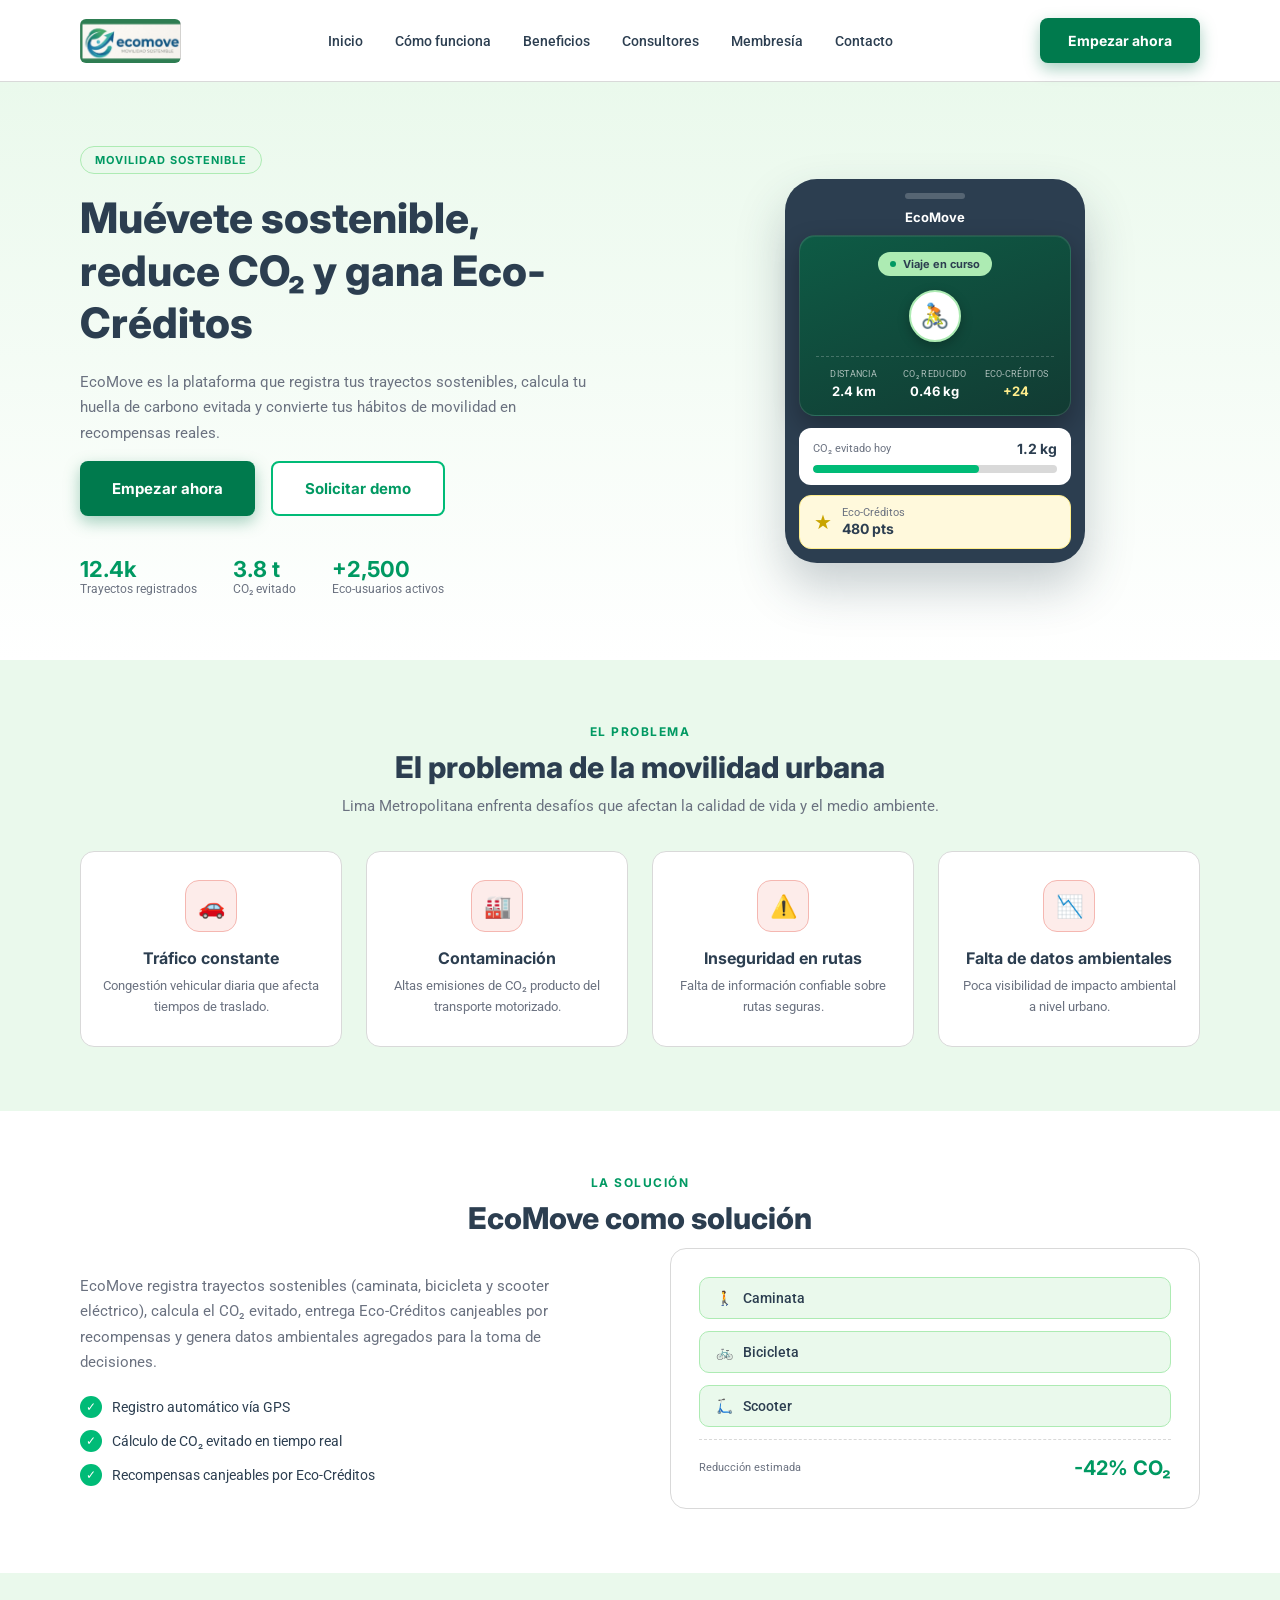
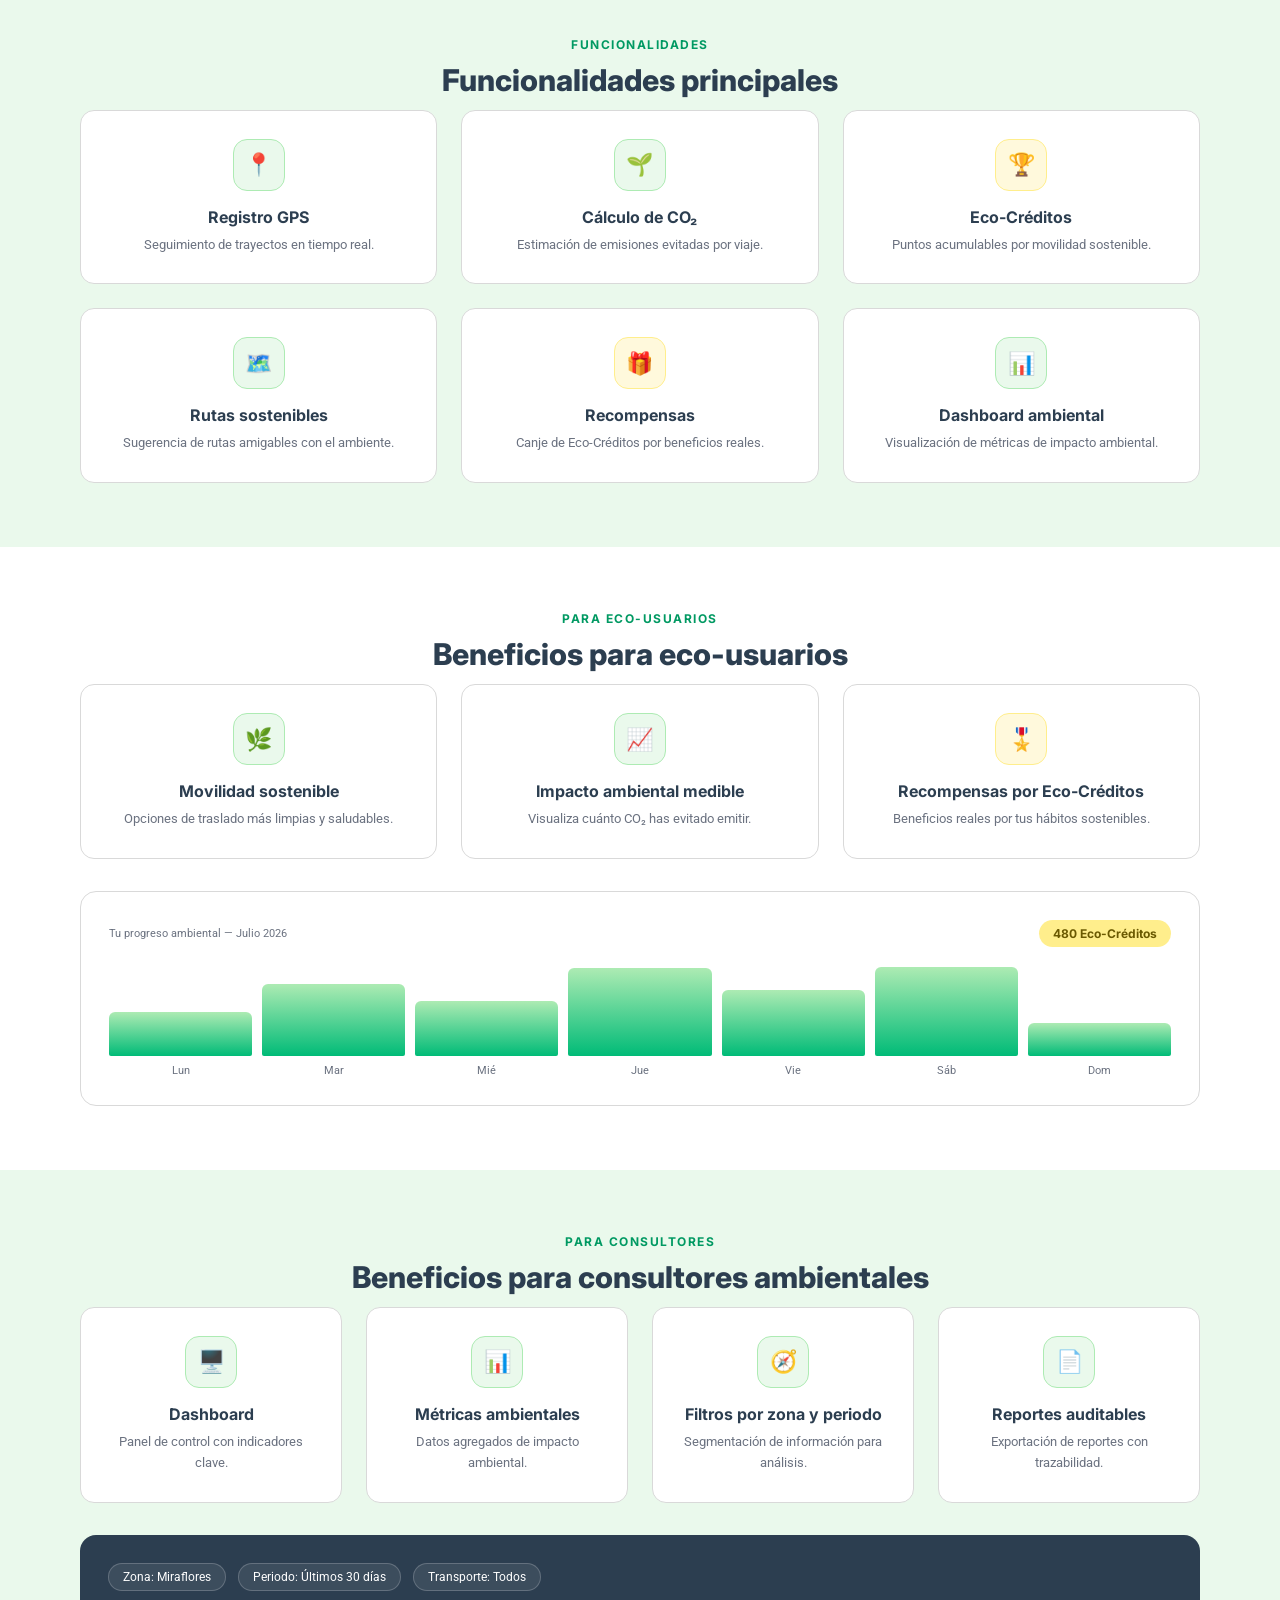
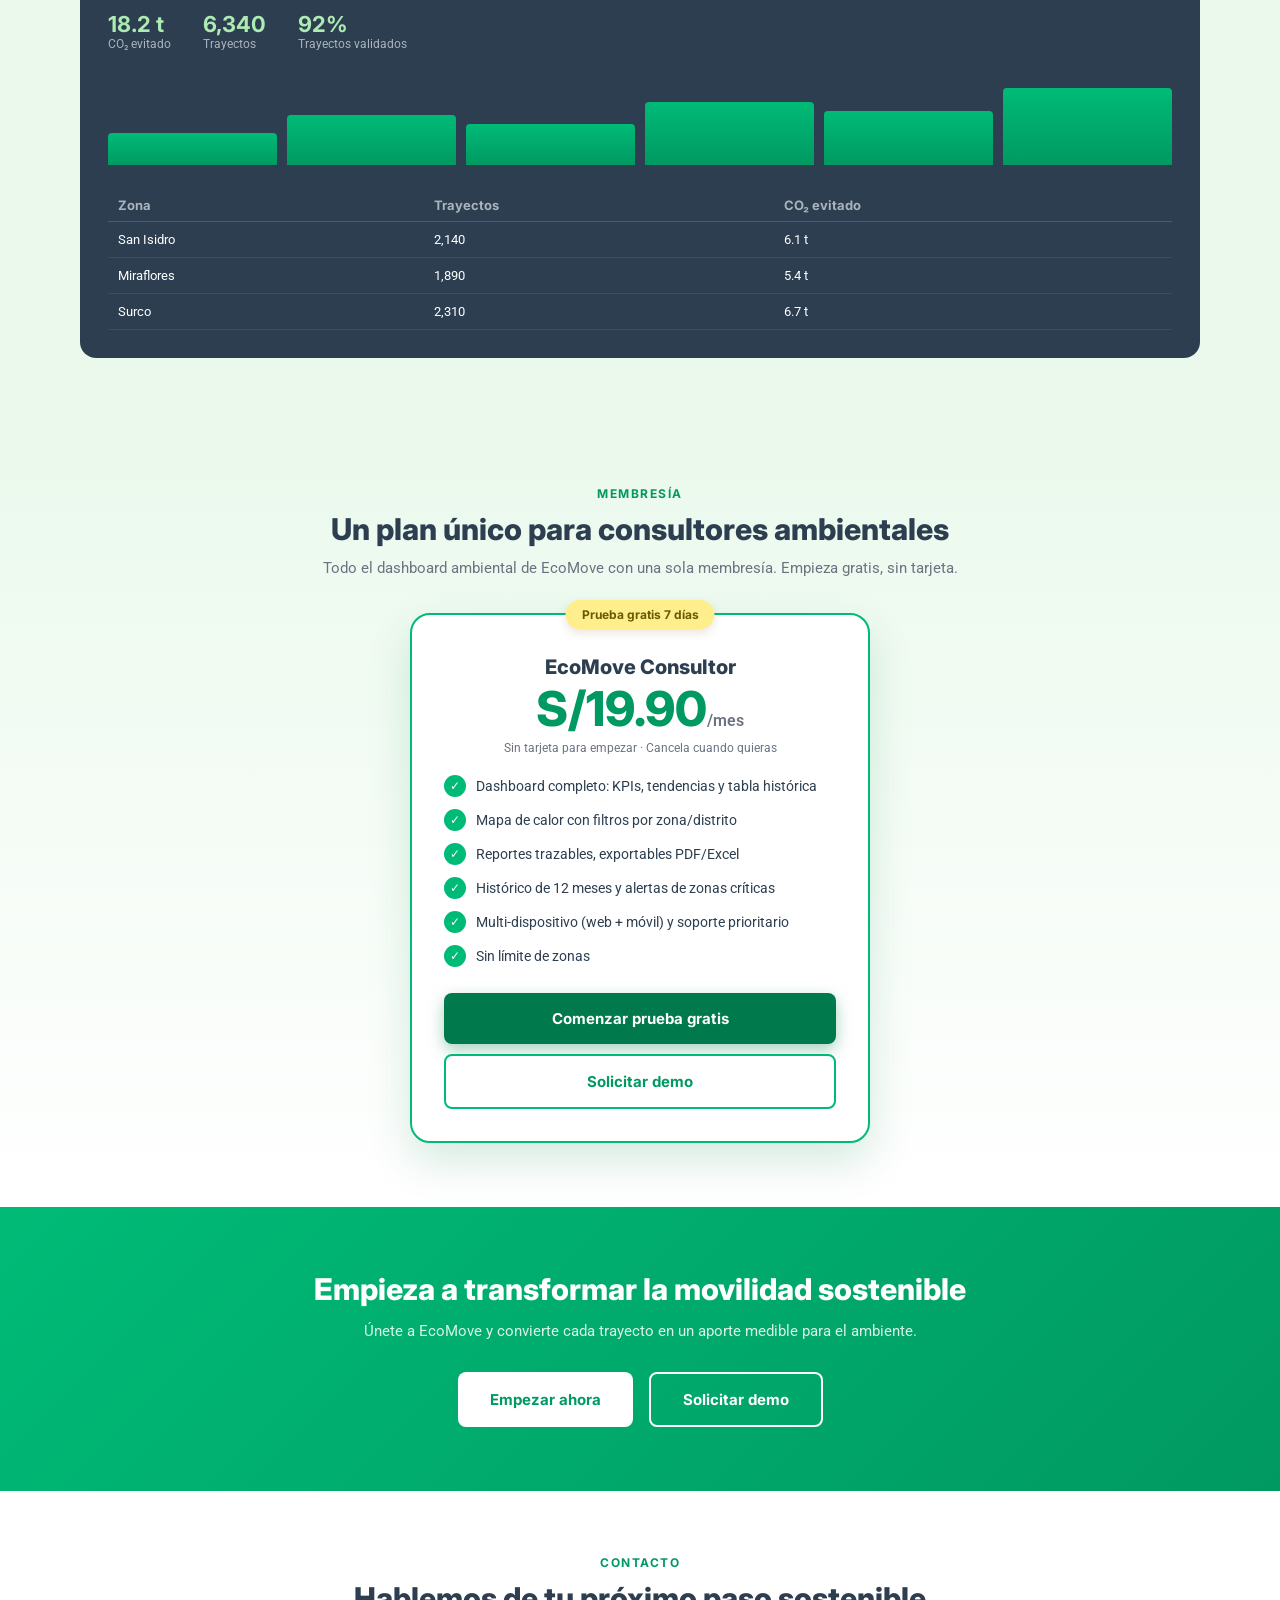
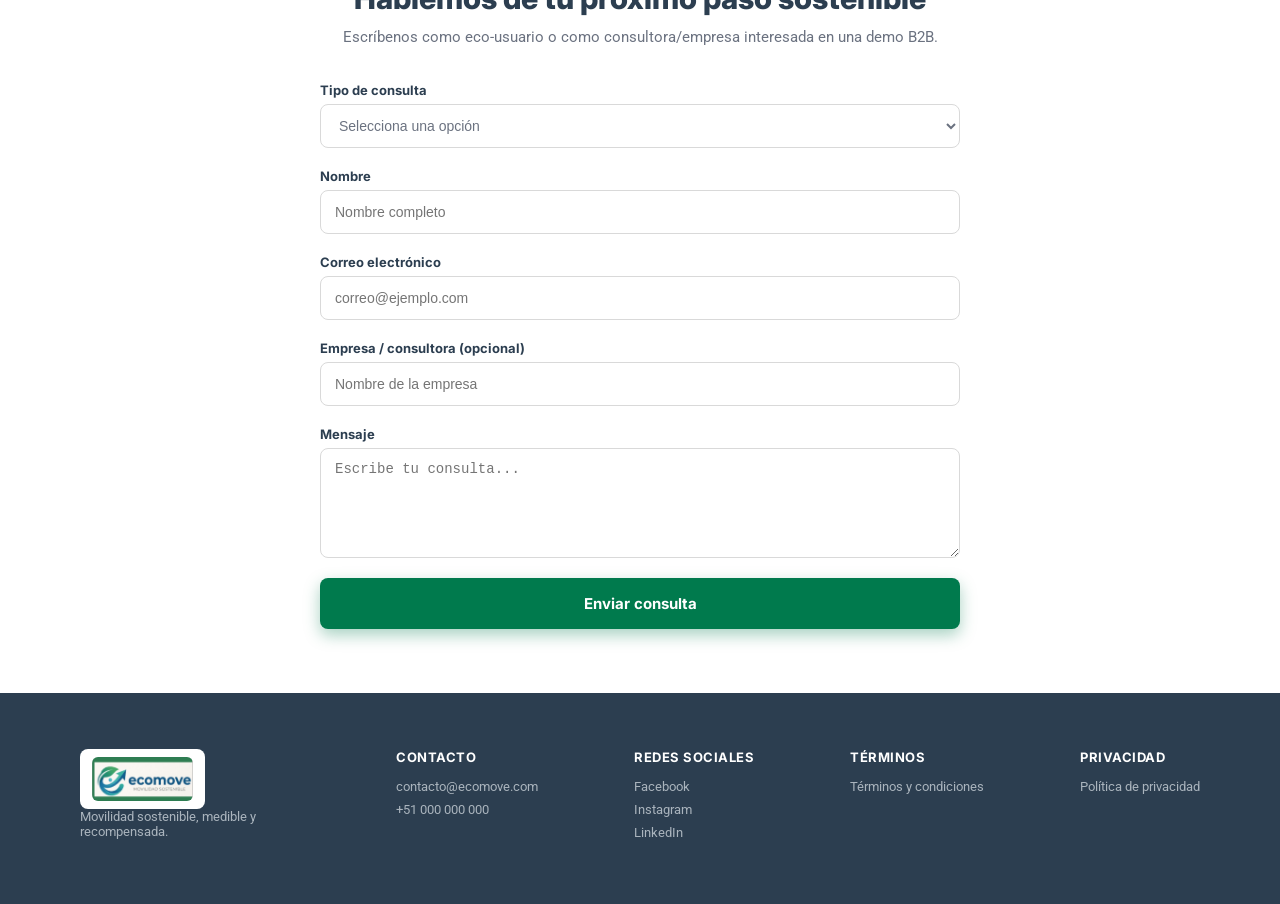
==== commit 064665c3: "feat: add consultant membership with single plan, trial and simulated payment - Landing: pricing sec" ====
--- a/index.html
+++ b/index.html
@@ -21,6 +21,7 @@
       <a href="#solucion">Cómo funciona</a>
       <a href="#beneficios-usuarios">Beneficios</a>
       <a href="#beneficios-consultores">Consultores</a>
+      <a href="#membresia">Membresía</a>
       <a href="#contacto">Contacto</a>
     </nav>
     <div class="d-header__actions">
@@ -33,6 +34,7 @@
     <a href="#solucion">Cómo funciona</a>
     <a href="#beneficios-usuarios">Beneficios</a>
     <a href="#beneficios-consultores">Consultores</a>
+    <a href="#membresia">Membresía</a>
     <a href="#contacto">Contacto</a>
   </nav>
 
@@ -280,6 +282,31 @@
     </div>
   </section>
 
+  <!-- MEMBRESÍA CONSULTOR (plan único) -->
+  <section class="section pricing-section" id="membresia">
+    <span class="eyebrow">MEMBRESÍA</span>
+    <h3 class="s-title">Un plan único para consultores ambientales</h3>
+    <p class="s-subtitle">Todo el dashboard ambiental de EcoMove con una sola membresía. Empieza gratis, sin tarjeta.</p>
+    <div class="pricing-card">
+      <span class="pricing-card__badge">Prueba gratis 7 días</span>
+      <h4 class="pricing-card__name">EcoMove Consultor</h4>
+      <div class="pricing-card__price">
+        <span class="pricing-card__amount">S/19.90</span><span class="pricing-card__period">/mes</span>
+      </div>
+      <p class="pricing-card__note">Sin tarjeta para empezar · Cancela cuando quieras</p>
+      <ul class="check-list pricing-card__list">
+        <li><span class="check-icon">✓</span> Dashboard completo: KPIs, tendencias y tabla histórica</li>
+        <li><span class="check-icon">✓</span> Mapa de calor con filtros por zona/distrito</li>
+        <li><span class="check-icon">✓</span> Reportes trazables, exportables PDF/Excel</li>
+        <li><span class="check-icon">✓</span> Histórico de 12 meses y alertas de zonas críticas</li>
+        <li><span class="check-icon">✓</span> Multi-dispositivo (web + móvil) y soporte prioritario</li>
+        <li><span class="check-icon">✓</span> Sin límite de zonas</li>
+      </ul>
+      <button class="btn btn-primary btn-lg pricing-card__cta">Comenzar prueba gratis</button>
+      <a href="#contacto" class="btn btn-secondary btn-lg pricing-card__cta">Solicitar demo</a>
+    </div>
+  </section>
+
   <!-- CALL TO ACTION FINAL -->
   <section class="section cta-block" id="cta">
     <h3 class="s-title cta-title">Empieza a transformar la movilidad sostenible</h3>
--- a/styles.css
+++ b/styles.css
@@ -754,6 +754,96 @@
 
 .cta-text {
   color: rgba(255,255,255,0.85);
+}
+
+/* =========================================================
+   MEMBRESÍA CONSULTOR (plan único) — sección de pricing
+   Acento verde jade, fondo verde menta, badge amarillo pastel
+   ========================================================= */
+.pricing-section {
+  background: linear-gradient(180deg, var(--mint-bg) 0%, var(--white) 100%);
+}
+
+.pricing-card {
+  position: relative;
+  max-width: 460px;
+  margin: 24px auto 0;
+  background: var(--white);
+  border: 2px solid var(--jade);
+  border-radius: 20px;
+  padding: 40px 32px 32px;
+  text-align: center;
+  box-shadow: 0 18px 44px rgba(0, 122, 77, 0.16);
+}
+
+.pricing-card__badge {
+  position: absolute;
+  top: -15px;
+  left: 50%;
+  transform: translateX(-50%);
+  white-space: nowrap;
+  background: var(--yellow);
+  color: #6B5900;
+  font-family: var(--font-title);
+  font-size: 12px;
+  font-weight: 700;
+  padding: 7px 16px;
+  border-radius: 20px;
+  box-shadow: 0 4px 10px rgba(107, 89, 0, 0.15);
+}
+
+.pricing-card__name {
+  font-family: var(--font-title);
+  font-weight: 800;
+  font-size: 20px;
+  color: var(--dark);
+  margin: 0 0 6px;
+}
+
+.pricing-card__price {
+  margin-bottom: 8px;
+}
+
+.pricing-card__amount {
+  font-family: var(--font-title);
+  font-weight: 800;
+  font-size: 48px;
+  line-height: 1;
+  color: var(--jade-dark);
+}
+
+.pricing-card__period {
+  font-size: 16px;
+  font-weight: 600;
+  color: var(--gray);
+}
+
+.pricing-card__note {
+  font-size: 12px;
+  color: var(--gray);
+  margin: 0 0 20px;
+}
+
+.pricing-card__list {
+  margin: 0 0 26px;
+  text-align: left;
+}
+
+.pricing-card__cta {
+  width: 100%;
+}
+
+.pricing-card__cta + .pricing-card__cta {
+  margin-top: 10px;
+}
+
+@media (max-width: 480px) {
+  .pricing-card {
+    padding: 36px 20px 24px;
+  }
+  .pricing-card__amount {
+    font-size: 40px;
+  }
 }
 
 /* Footer */
--- a/app.css
+++ b/app.css
@@ -1045,6 +1045,190 @@
 .report__actions .app-btn { flex: 1; min-width: 120px; }
 
 /* =========================================================
+   USER-TYPE SELECTION + PROFILES
+   ========================================================= */
+/* Ocultar nav y pill de créditos según el estado del perfil */
+.app__nav[hidden] { display: none; }
+.app__credits-pill[hidden] { display: none; }
+
+.profile-select {
+  max-width: 460px;
+  margin: 0 auto;
+  padding-top: 12px;
+}
+
+.profile-select__head { text-align: center; margin-bottom: 22px; }
+
+.profile-card {
+  display: flex;
+  flex-direction: column;
+  align-items: flex-start;
+  gap: 6px;
+  width: 100%;
+  text-align: left;
+  background: var(--white);
+  border: 2px solid var(--platinum);
+  border-radius: var(--app-radius);
+  padding: 22px;
+  margin-bottom: 16px;
+  cursor: pointer;
+  transition: border-color 0.15s ease, box-shadow 0.15s ease, transform 0.12s ease;
+  font-family: var(--font-body);
+}
+
+.profile-card:hover { transform: translateY(-2px); box-shadow: 0 12px 28px rgba(44, 62, 80, 0.12); }
+.profile-card:focus-visible { outline: 2px solid var(--jade-action); outline-offset: 2px; }
+
+.profile-card--eco:hover { border-color: var(--jade); }
+.profile-card--consultant:hover { border-color: var(--dark); }
+
+.profile-card__icon {
+  width: 54px;
+  height: 54px;
+  border-radius: 14px;
+  display: flex;
+  align-items: center;
+  justify-content: center;
+  font-size: 26px;
+  margin-bottom: 6px;
+}
+
+.profile-card--eco .profile-card__icon { background: var(--mint-bg); border: 1px solid var(--mint); }
+.profile-card--consultant .profile-card__icon { background: #EEF1F4; border: 1px solid var(--platinum); }
+
+.profile-card__title {
+  font-family: var(--font-title);
+  font-weight: 800;
+  font-size: 17px;
+  color: var(--dark);
+}
+
+.profile-card__desc { font-size: 13px; color: var(--gray); line-height: 1.5; }
+
+/* Pantalla Perfil */
+.profile-panel { text-align: center; }
+
+.profile-panel__avatar {
+  display: inline-flex;
+  align-items: center;
+  justify-content: center;
+  width: 72px;
+  height: 72px;
+  border-radius: 50%;
+  background: var(--mint-bg);
+  border: 1px solid var(--mint);
+  font-size: 34px;
+  margin-bottom: 10px;
+}
+
+.profile-panel__name {
+  font-family: var(--font-title);
+  font-weight: 800;
+  font-size: 18px;
+  color: var(--dark);
+  margin: 0 0 8px;
+}
+
+/* Menús inferiores visualmente distintos por perfil */
+.app__nav--eco .nav-tab--active {
+  color: var(--jade-action);
+  border-top-color: var(--jade-action);
+  background: var(--mint-bg);
+}
+
+.app__nav--consultant .nav-tab--active {
+  color: var(--dark);
+  border-top-color: var(--dark);
+  background: #EEF1F4;
+}
+
+/* =========================================================
+   CONSULTANT MEMBERSHIP (activación, badges, perfil, pago)
+   ========================================================= */
+/* Badge de estado discreto sobre Dashboard/Mapa/Reportes */
+.membership-strip { margin: 0 0 14px; }
+
+/* Pantalla de activación / bloqueo por vencimiento */
+.membership-gate {
+  max-width: 460px;
+  margin: 0 auto;
+}
+
+.membership-gate__head { text-align: center; }
+
+.membership-plan { text-align: center; }
+
+.membership-plan__name {
+  font-family: var(--font-title);
+  font-weight: 800;
+  font-size: 18px;
+  color: var(--dark);
+  margin: 12px 0 0;
+}
+
+.membership-plan__price {
+  font-family: var(--font-title);
+  font-weight: 800;
+  font-size: 40px;
+  line-height: 1.1;
+  color: var(--jade-dark);
+  margin: 2px 0 14px;
+}
+
+.membership-plan__period {
+  font-size: 14px;
+  font-weight: 600;
+  color: var(--gray);
+}
+
+.membership-plan__list {
+  text-align: left;
+  margin: 4px 0 18px;
+}
+
+.membership-plan__list li { font-size: 13px; }
+
+.membership-plan__note {
+  font-size: 12px;
+  color: var(--gray);
+  line-height: 1.5;
+  margin: 12px 0 0;
+}
+
+/* Sección "Mi membresía" en Perfil (21) */
+.membership-profile__head {
+  display: flex;
+  justify-content: space-between;
+  align-items: center;
+  gap: 8px;
+  flex-wrap: wrap;
+  margin-bottom: 12px;
+}
+
+/* Filas etiqueta/valor (perfil y modal de pago) */
+.membership-rows {
+  list-style: none;
+  padding: 0;
+  margin: 0 0 14px;
+}
+
+.membership-rows li {
+  display: flex;
+  justify-content: space-between;
+  gap: 12px;
+  padding: 8px 0;
+  border-bottom: 1px dashed var(--platinum);
+  font-size: 13px;
+  color: var(--gray);
+}
+
+.membership-rows strong {
+  font-family: var(--font-title);
+  color: var(--dark);
+  text-align: right;
+}
+
+/* =========================================================
    APP RESPONSIVE — mejoras en pantallas anchas (mobile-first)
    ========================================================= */
 @media (min-width: 560px) {
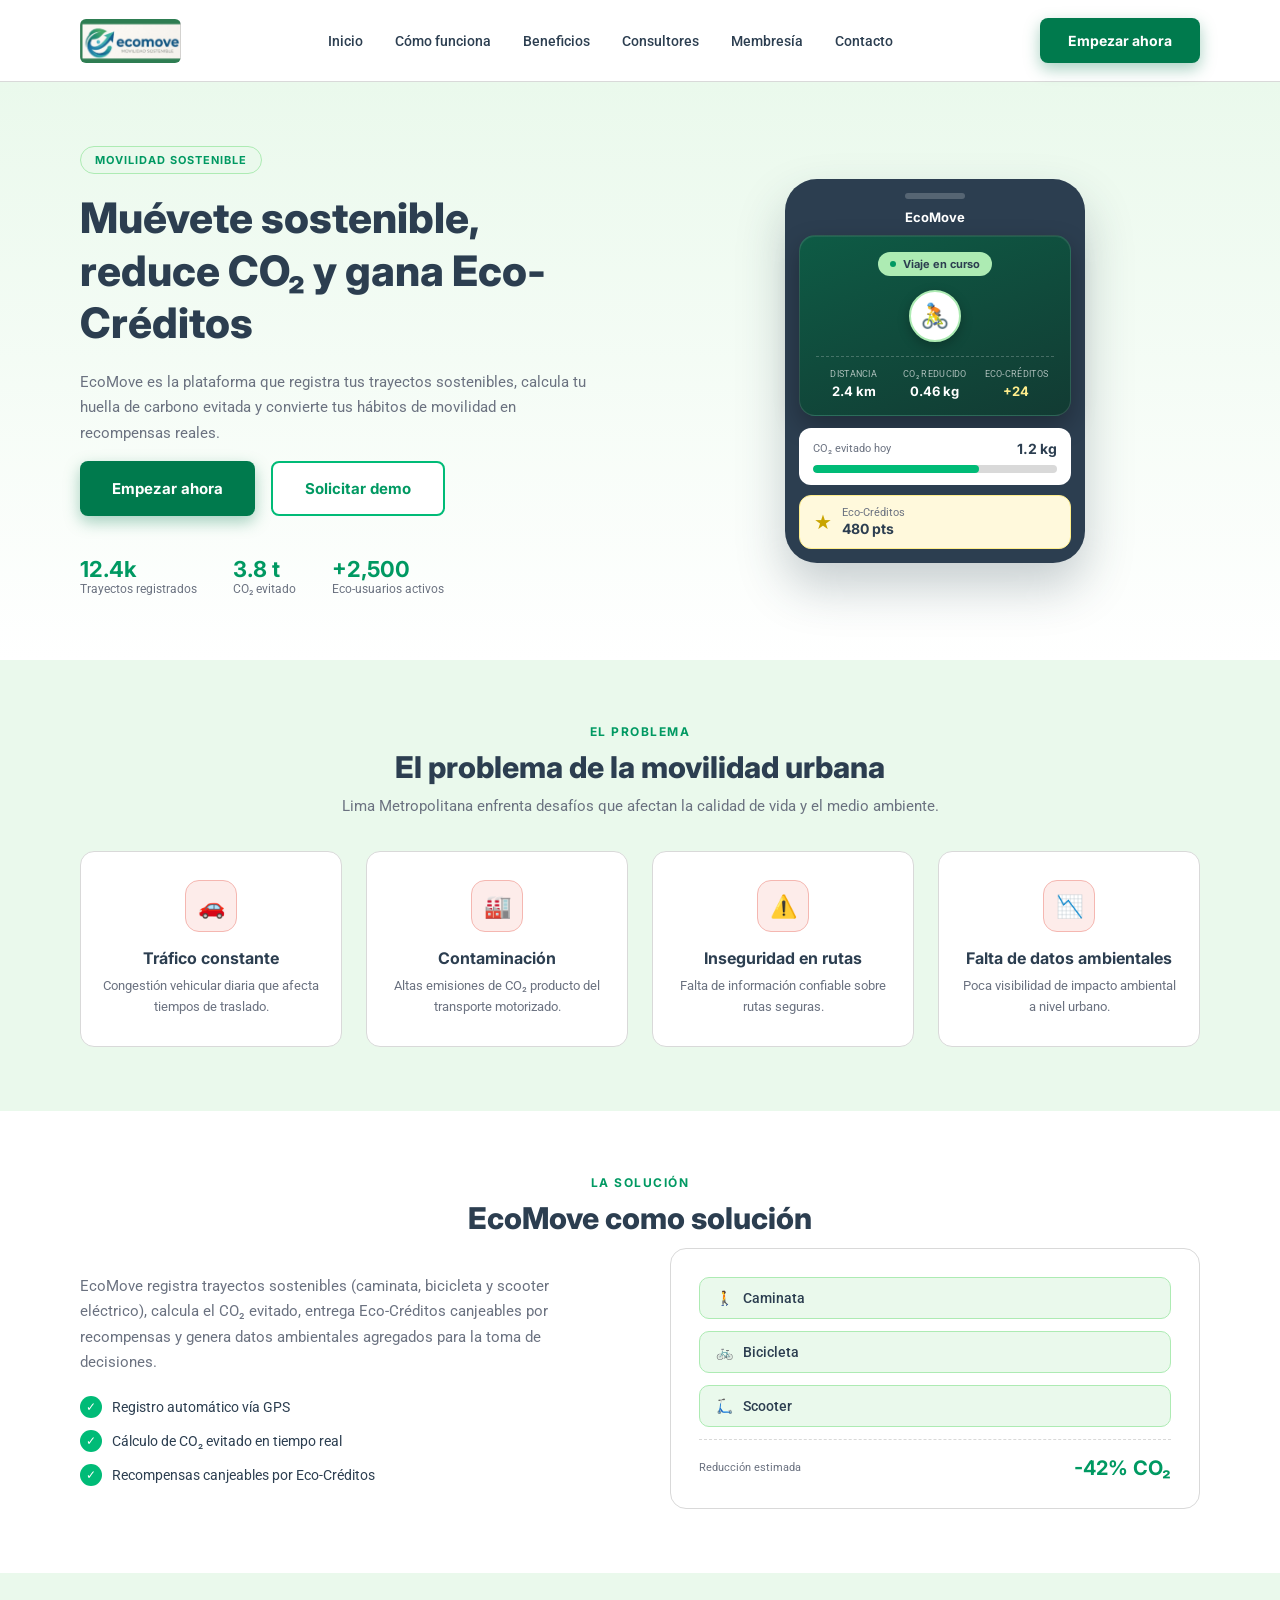
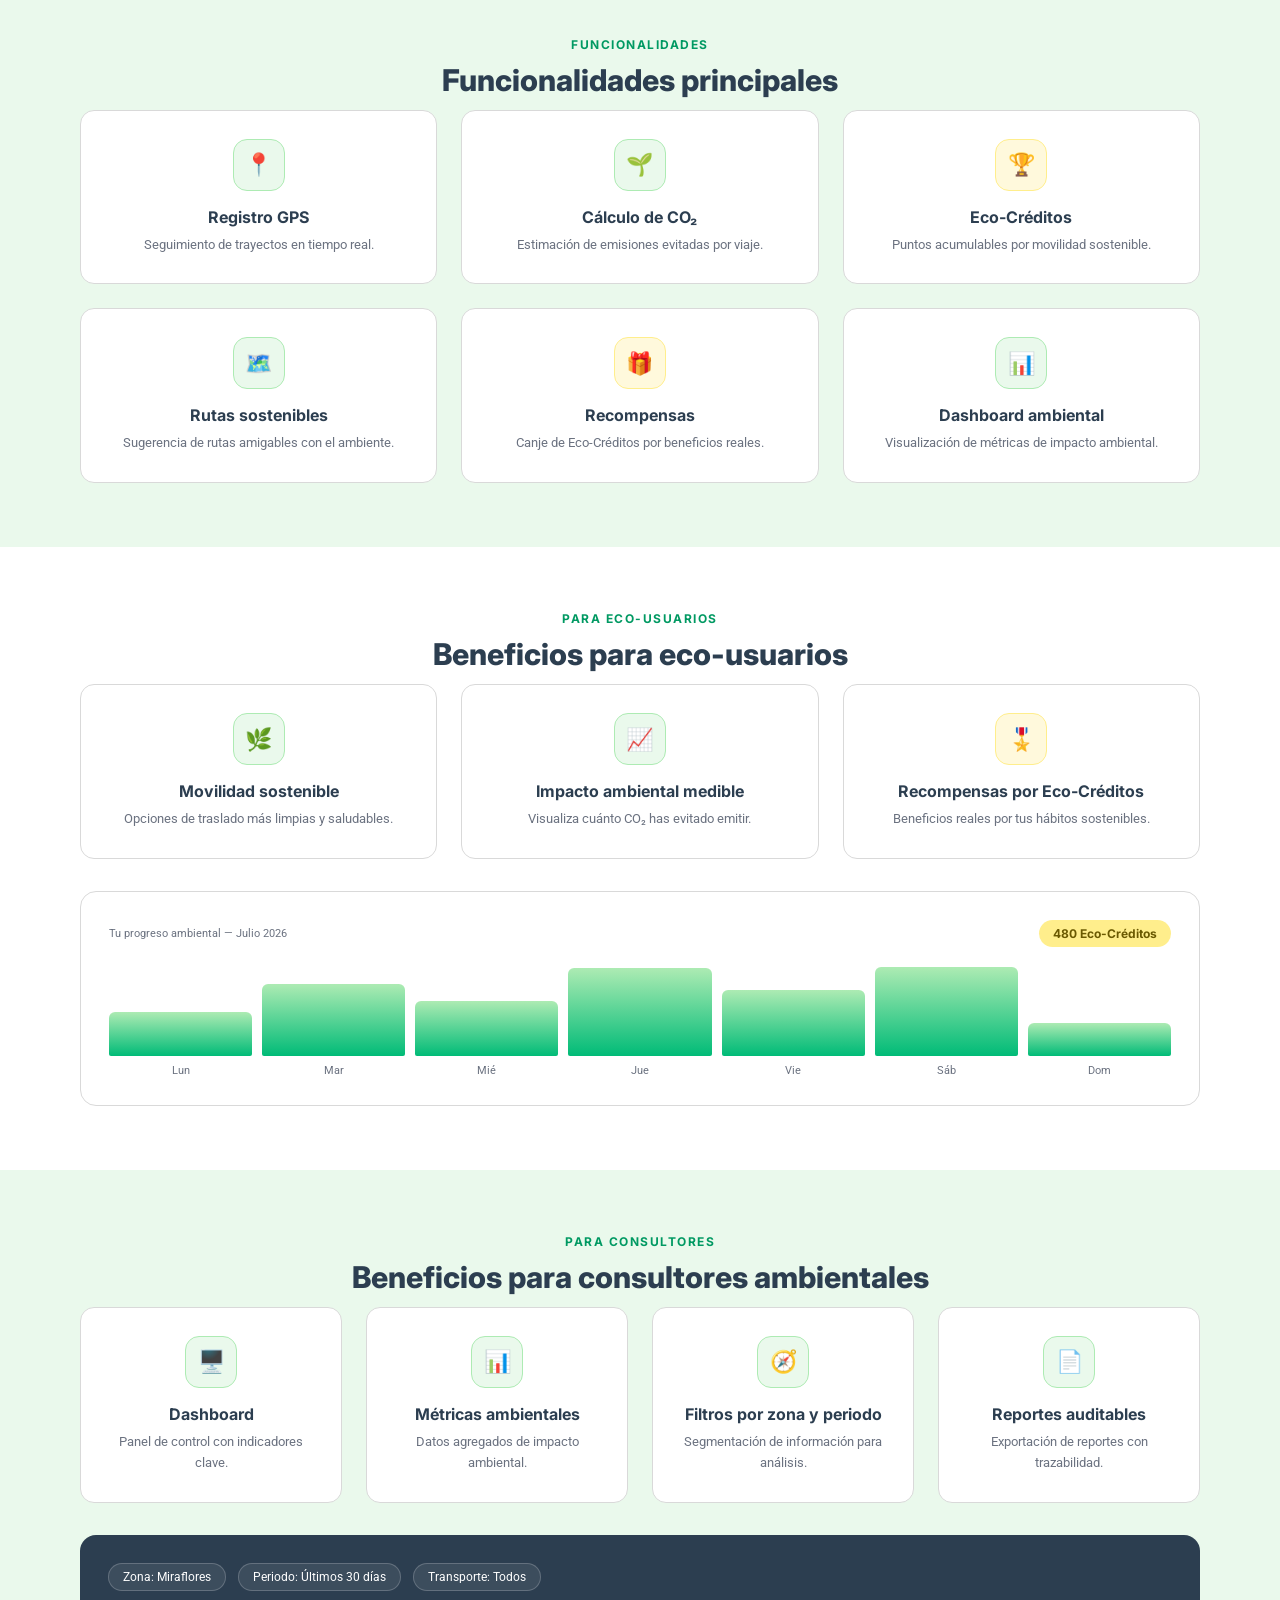
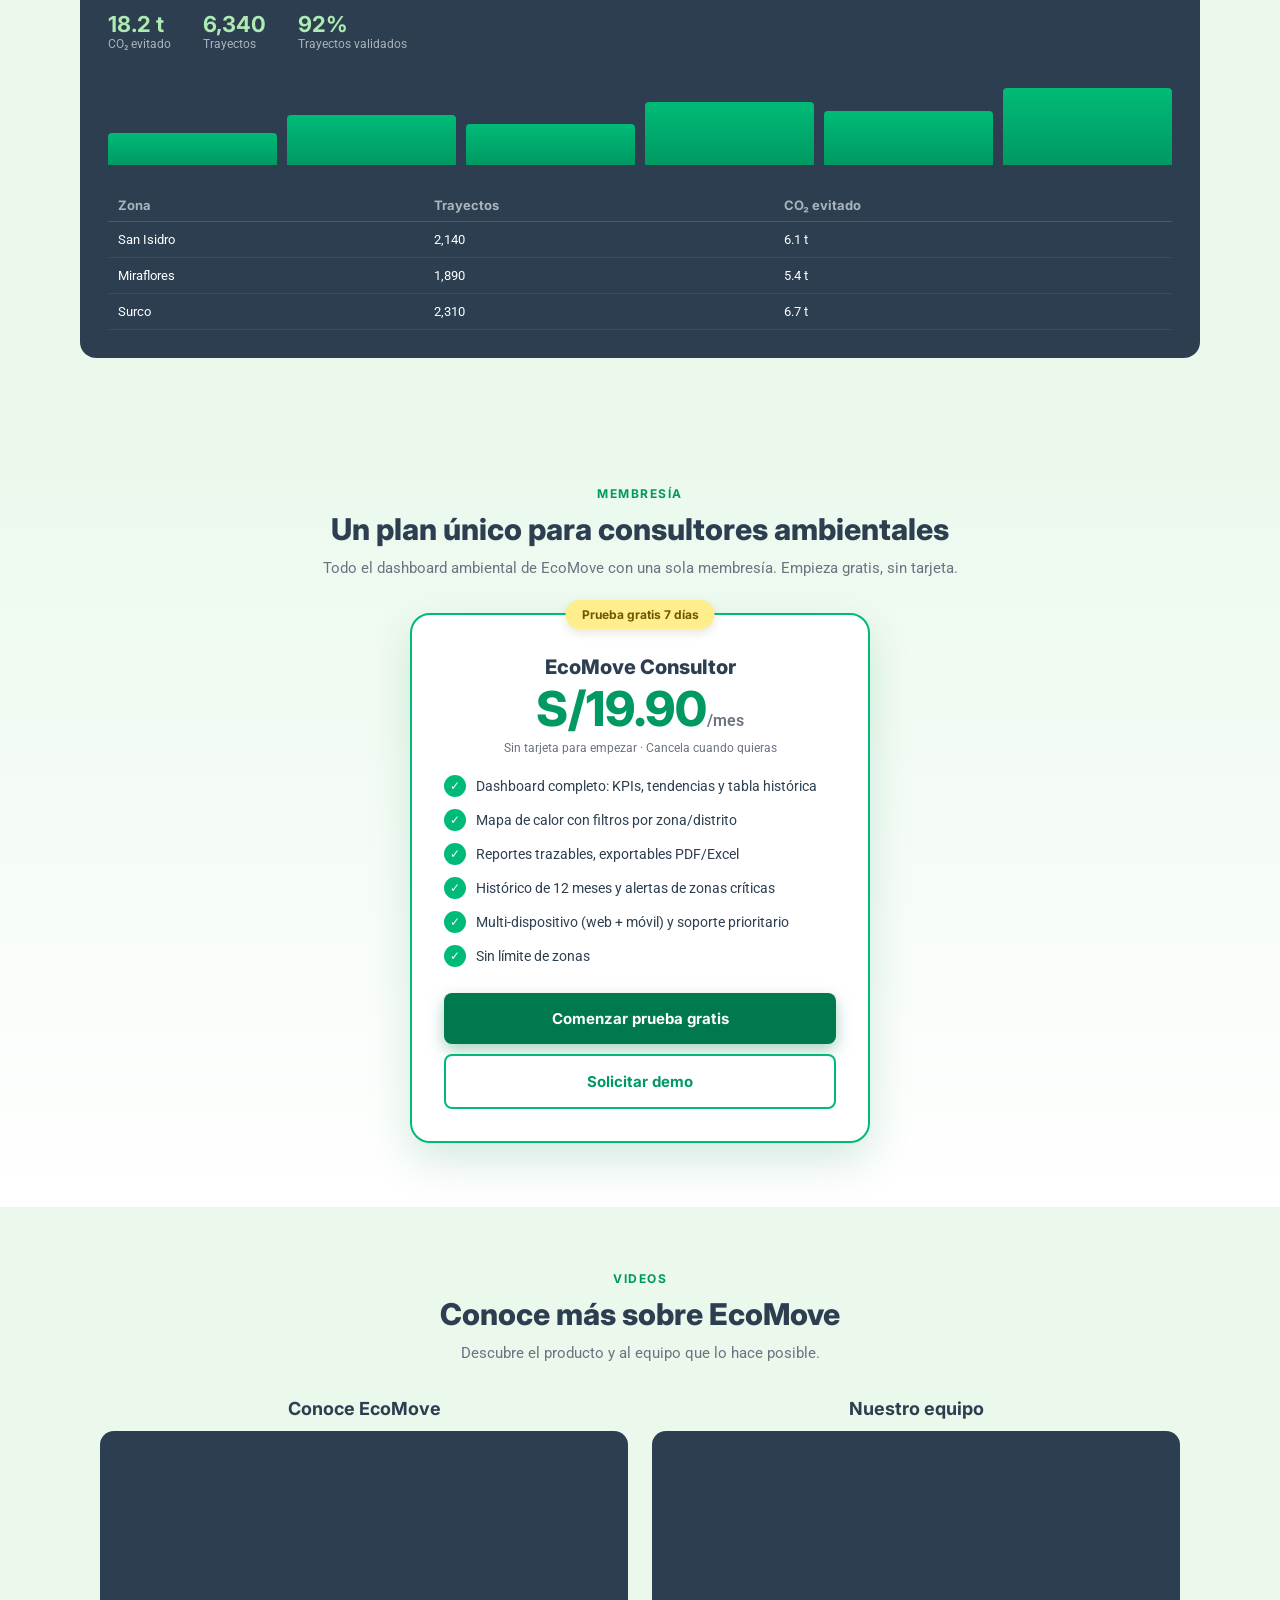
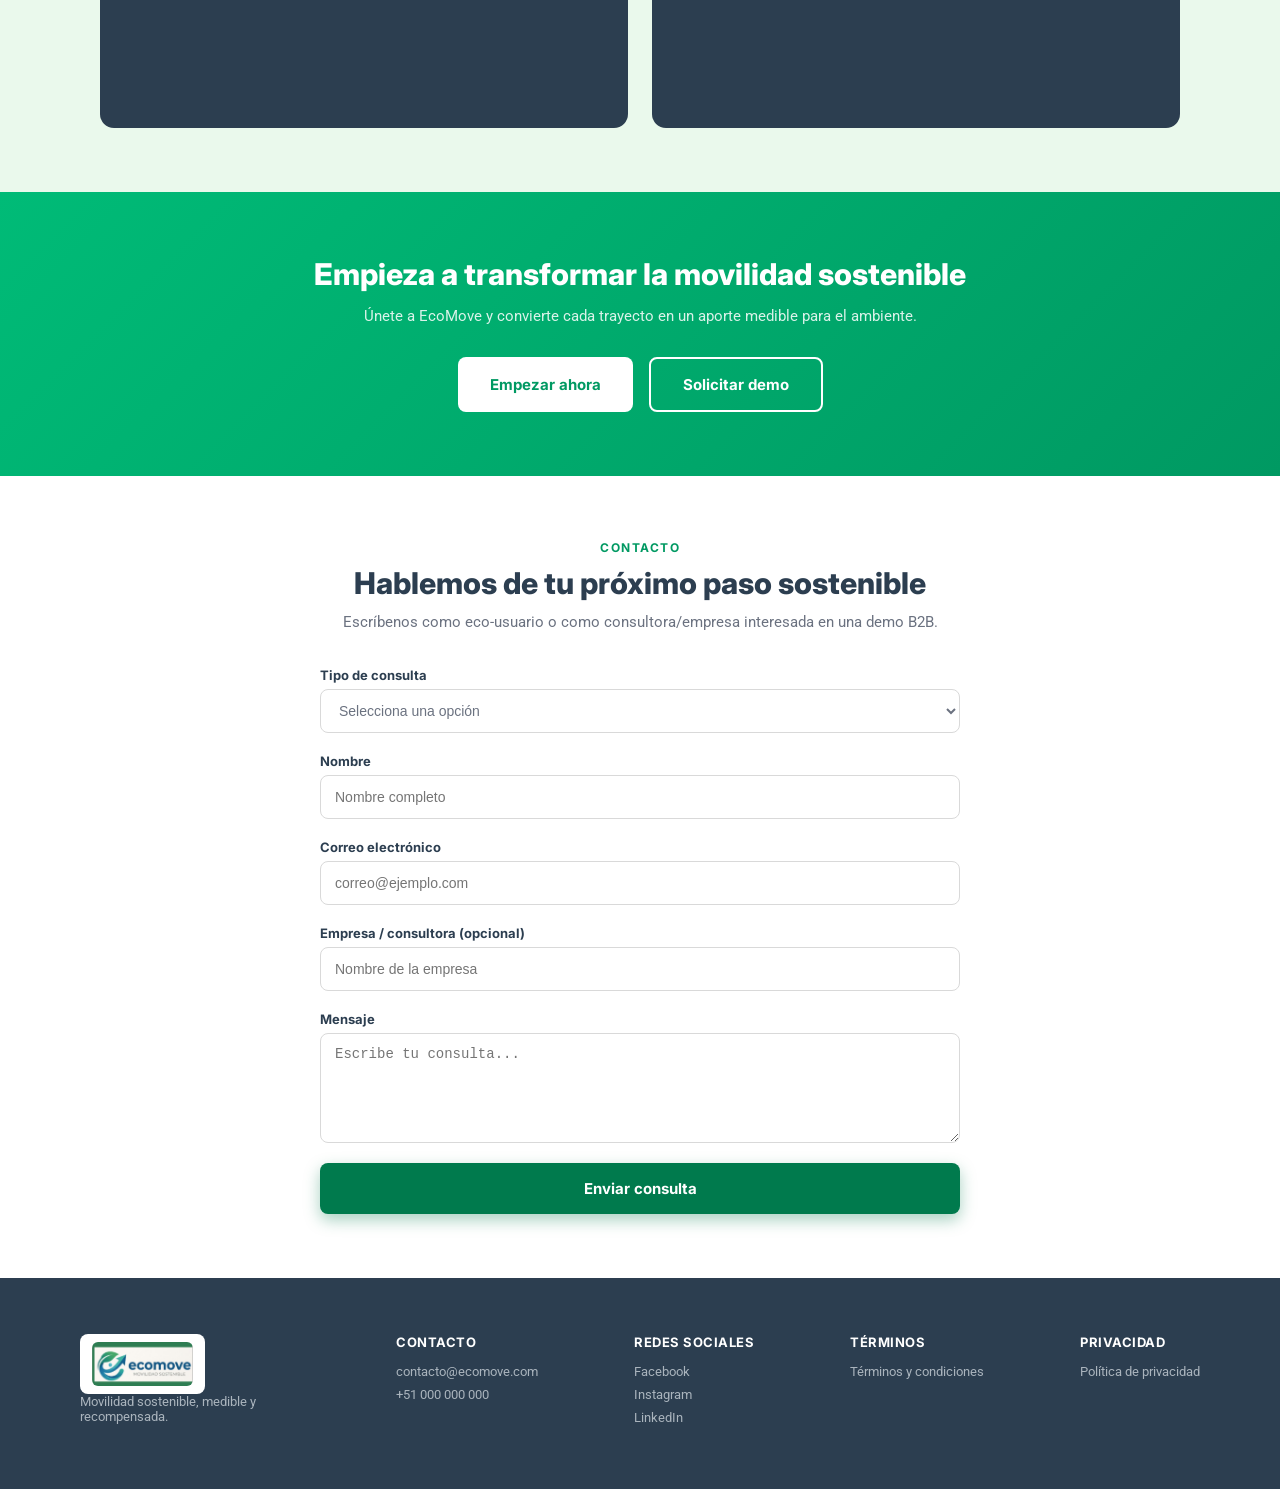
==== commit 31150a36: "feat: embed About-the-Product and About-the-Team videos in landing" ====
--- a/index.html
+++ b/index.html
@@ -307,6 +307,27 @@
     </div>
   </section>
 
+  <!-- VIDEOS -->
+  <section class="section section-alt" id="videos">
+    <span class="eyebrow">VIDEOS</span>
+    <h3 class="s-title">Conoce más sobre EcoMove</h3>
+    <p class="s-subtitle">Descubre el producto y al equipo que lo hace posible.</p>
+    <div class="videos-grid">
+      <div class="video-card">
+        <h4 class="video-card__title">Conoce EcoMove</h4>
+        <div class="video-embed">
+          <iframe src="https://www.youtube.com/embed/VL_k3qui4Uw" title="Conoce EcoMove — About the Product" loading="lazy" allow="accelerometer; autoplay; clipboard-write; encrypted-media; gyroscope; picture-in-picture; web-share" allowfullscreen></iframe>
+        </div>
+      </div>
+      <div class="video-card">
+        <h4 class="video-card__title">Nuestro equipo</h4>
+        <div class="video-embed">
+          <iframe src="https://www.youtube.com/embed/xWdtOb88HFM" title="Nuestro equipo — About the Team" loading="lazy" allow="accelerometer; autoplay; clipboard-write; encrypted-media; gyroscope; picture-in-picture; web-share" allowfullscreen></iframe>
+        </div>
+      </div>
+    </div>
+  </section>
+
   <!-- CALL TO ACTION FINAL -->
   <section class="section cta-block" id="cta">
     <h3 class="s-title cta-title">Empieza a transformar la movilidad sostenible</h3>
--- a/styles.css
+++ b/styles.css
@@ -843,6 +843,47 @@
   }
   .pricing-card__amount {
     font-size: 40px;
+  }
+}
+
+/* Videos */
+.videos-grid {
+  display: grid;
+  grid-template-columns: repeat(2, 1fr);
+  gap: 24px;
+  max-width: 1080px;
+  margin: 0 auto;
+}
+
+.video-card__title {
+  font-family: var(--font-title);
+  font-weight: 700;
+  font-size: 18px;
+  color: var(--dark);
+  margin: 0 0 12px;
+  text-align: center;
+}
+
+.video-embed {
+  position: relative;
+  width: 100%;
+  aspect-ratio: 16 / 9;
+  border-radius: 14px;
+  overflow: hidden;
+  background: var(--dark);
+}
+
+.video-embed iframe {
+  position: absolute;
+  inset: 0;
+  width: 100%;
+  height: 100%;
+  border: 0;
+}
+
+@media (max-width: 768px) {
+  .videos-grid {
+    grid-template-columns: 1fr;
   }
 }
 
--- a/app.css
+++ b/app.css
@@ -1143,6 +1143,110 @@
 }
 
 /* =========================================================
+   AUTH — LOGIN / REGISTRO (pantallas 02-03)
+   Inputs reutilizan .field/.field__control del DS vivo.
+   ========================================================= */
+.auth {
+  max-width: 400px;
+  margin: 0 auto;
+  padding-top: 8px;
+}
+
+.auth__head { text-align: center; }
+
+.auth__panel .field { margin-bottom: 12px; }
+
+.auth__forgot-row {
+  text-align: right;
+  margin: -4px 0 14px;
+}
+
+.auth__link {
+  background: none;
+  border: none;
+  padding: 0;
+  cursor: pointer;
+  font-family: var(--font-title);
+  font-size: 13px;
+  font-weight: 700;
+  color: var(--jade-dark);
+}
+
+.auth__link:hover { text-decoration: underline; }
+
+.auth__link:focus-visible {
+  outline: 2px solid var(--jade-action);
+  outline-offset: 2px;
+}
+
+.auth__panel .app-btn + .app-btn { margin-top: 10px; }
+
+.auth__error { margin-bottom: 12px; }
+
+.auth__gicon {
+  display: inline-flex;
+  align-items: center;
+  justify-content: center;
+  width: 20px;
+  height: 20px;
+  border-radius: 50%;
+  border: 1px solid var(--platinum);
+  font-size: 12px;
+  font-weight: 800;
+  color: #4285F4;
+}
+
+.auth__terms {
+  display: flex;
+  align-items: center;
+  gap: 9px;
+  font-size: 13px;
+  color: var(--dark);
+  margin: 2px 0 14px;
+  cursor: pointer;
+}
+
+.auth__terms input {
+  width: 18px;
+  height: 18px;
+  flex-shrink: 0;
+  accent-color: var(--jade);
+}
+
+.auth__switch {
+  text-align: center;
+  font-size: 13px;
+  color: var(--gray);
+  margin: 16px 0 0;
+}
+
+.auth__hint {
+  text-align: center;
+  font-size: 12px;
+  color: var(--gray);
+  margin: 12px 0 0;
+}
+
+.auth__back {
+  width: 38px;
+  height: 38px;
+  border-radius: 10px;
+  border: 1px solid var(--platinum);
+  background: var(--white);
+  color: var(--dark);
+  font-size: 16px;
+  cursor: pointer;
+  margin-bottom: 12px;
+}
+
+.auth__back:hover { background: var(--mint-bg); }
+
+.auth__back:focus-visible {
+  outline: 2px solid var(--jade-action);
+  outline-offset: 2px;
+}
+
+/* =========================================================
    CONSULTANT MEMBERSHIP (activación, badges, perfil, pago)
    ========================================================= */
 /* Badge de estado discreto sobre Dashboard/Mapa/Reportes */
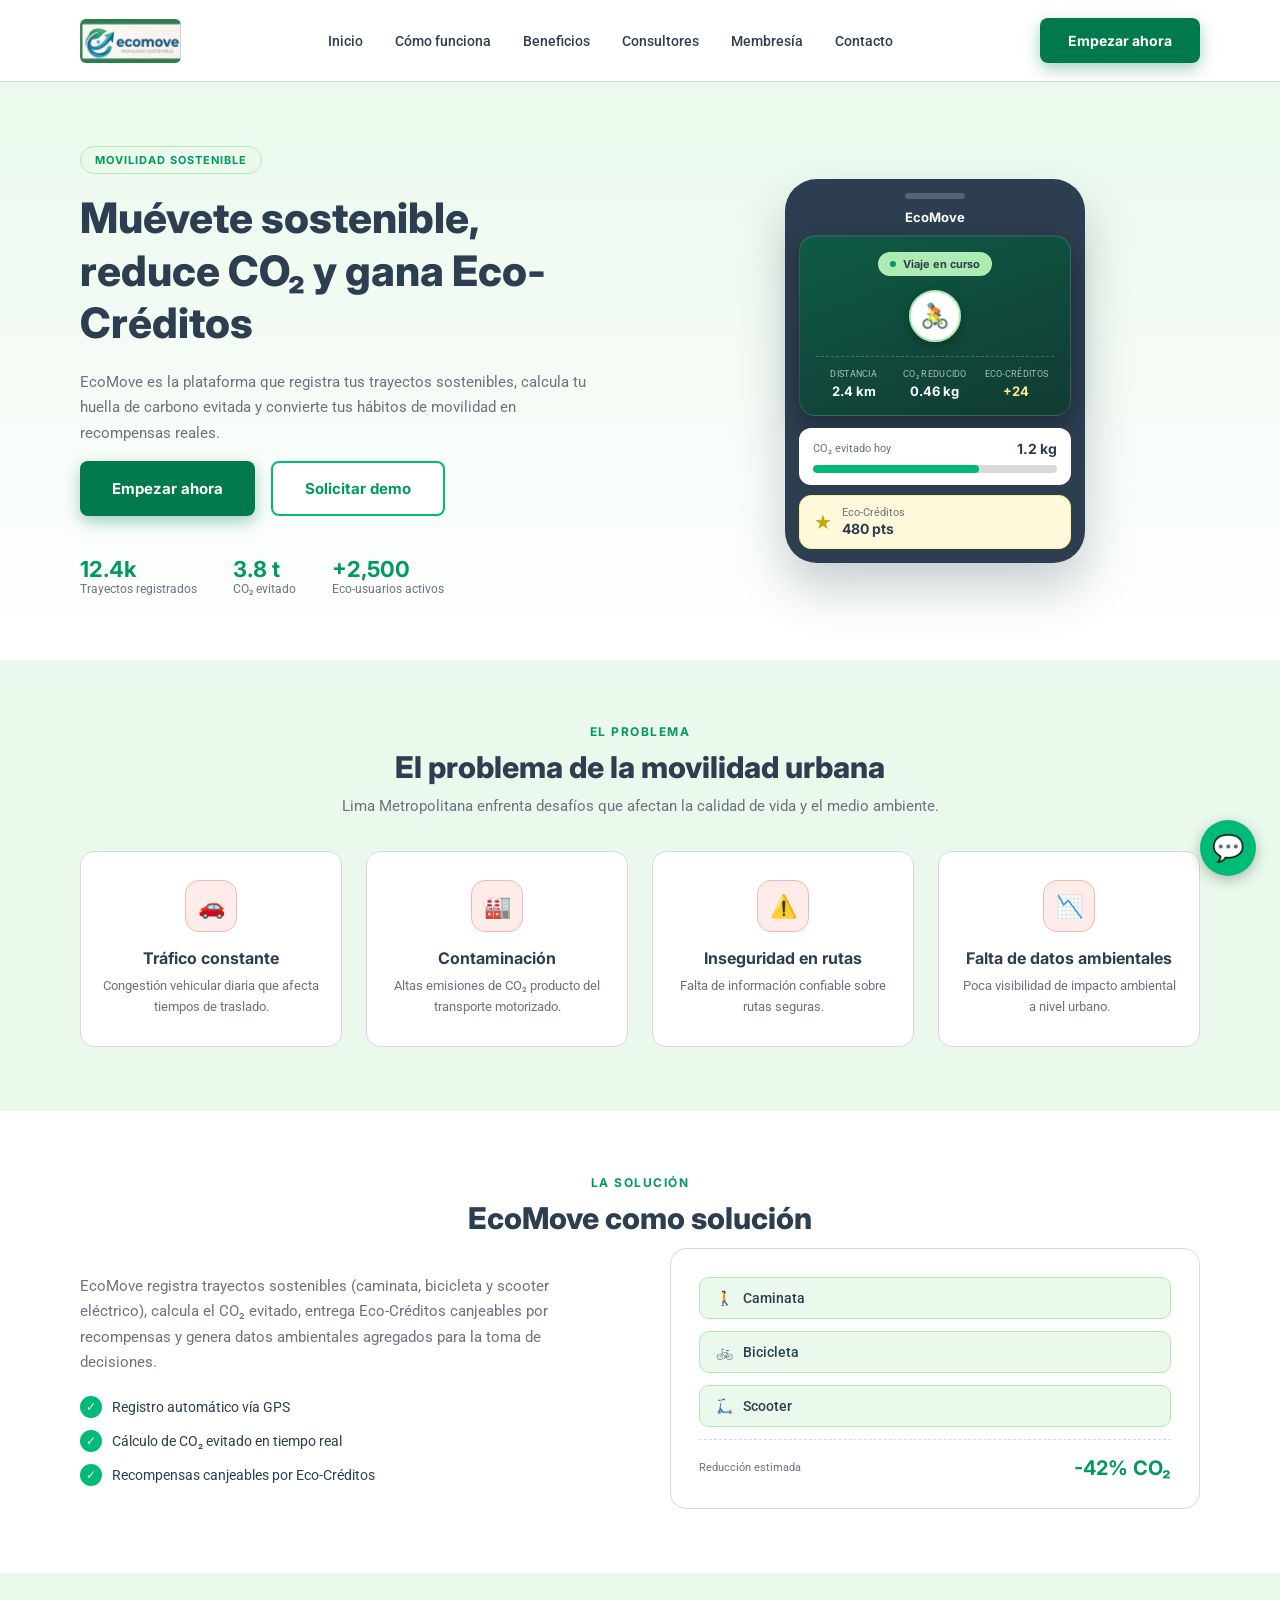
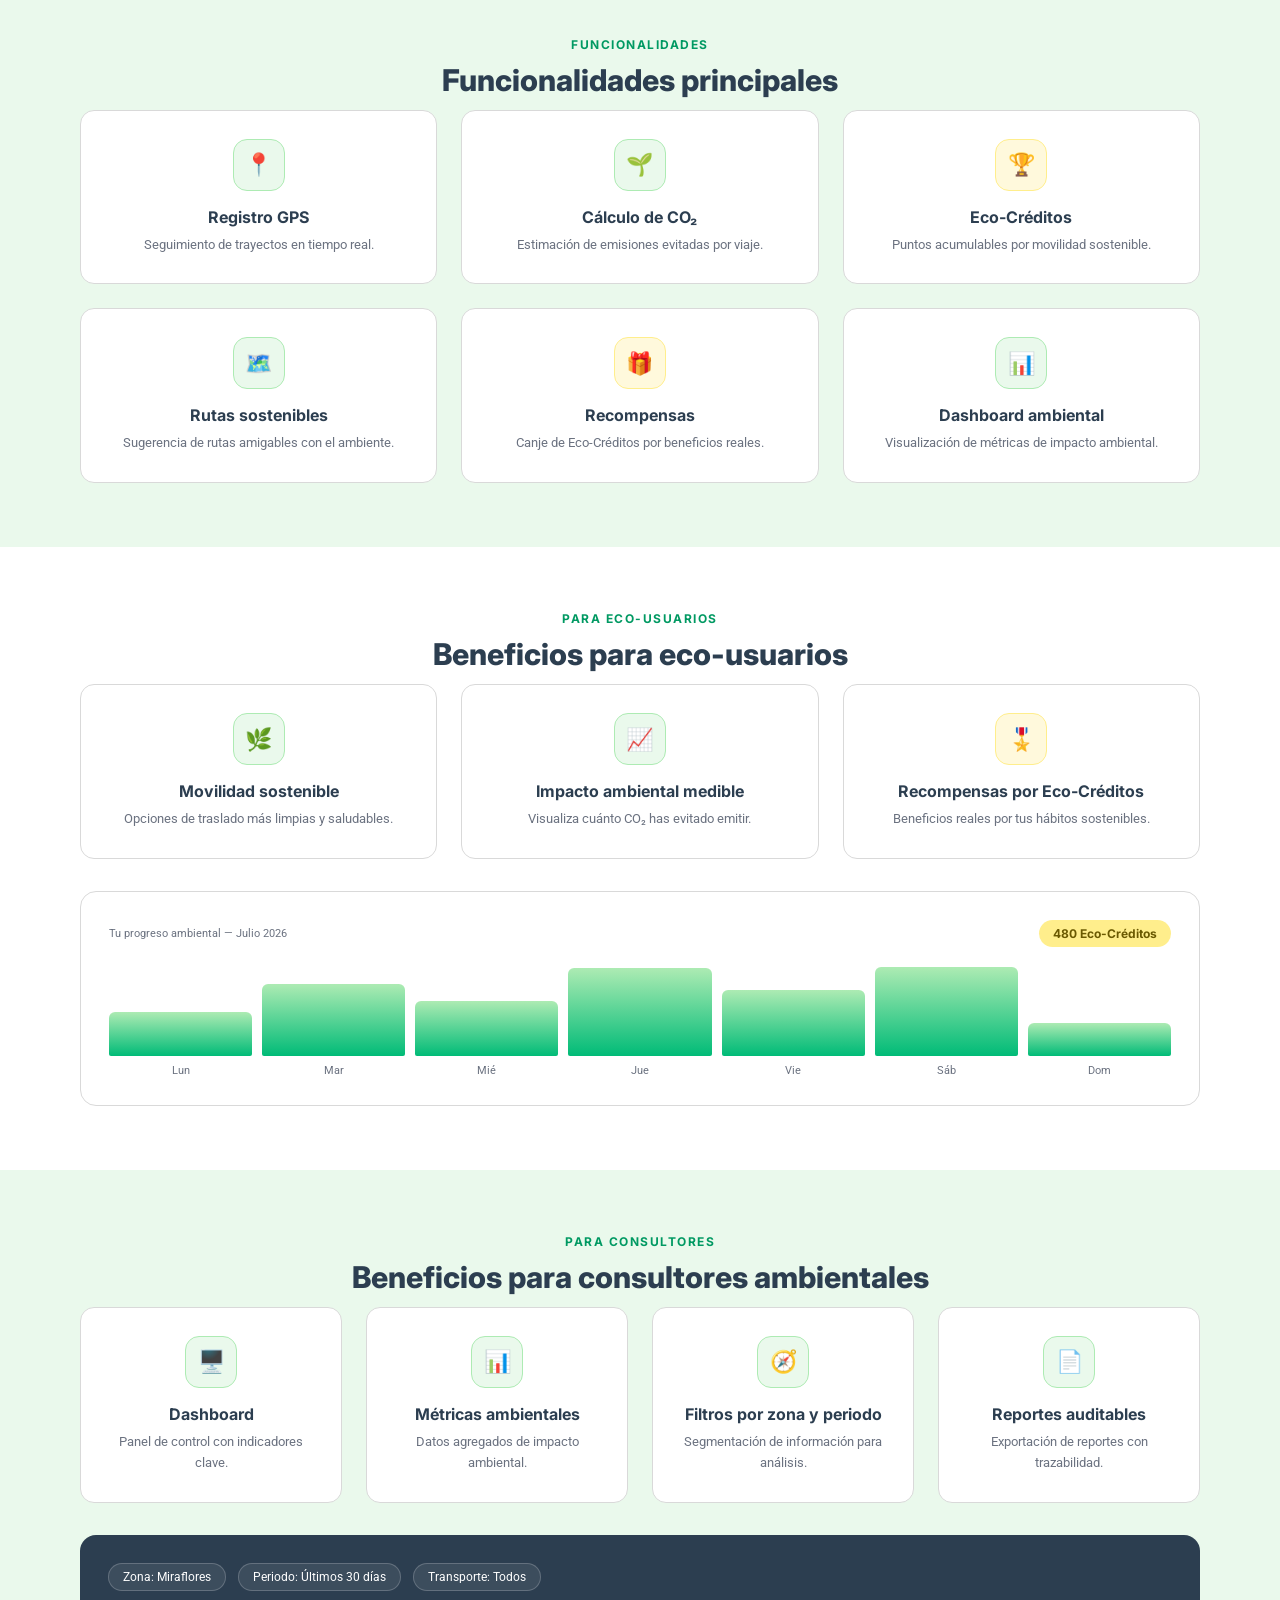
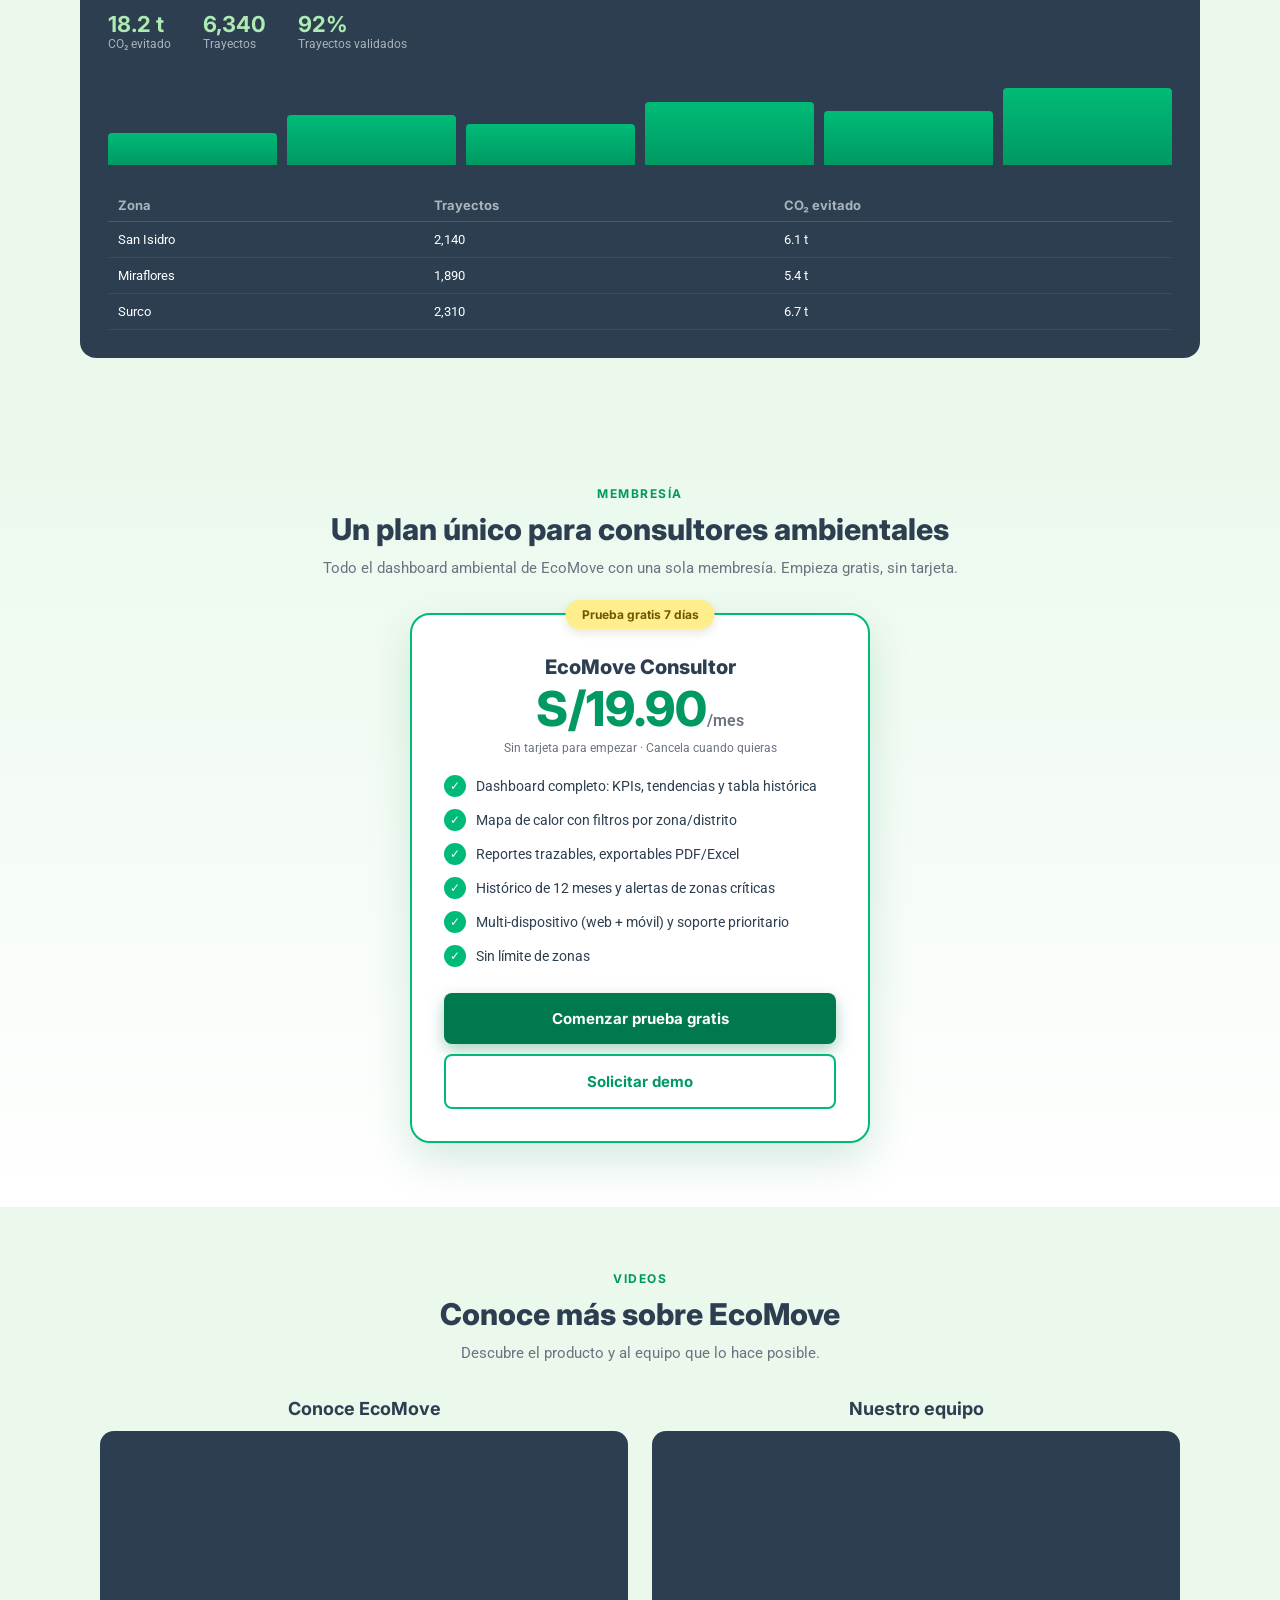
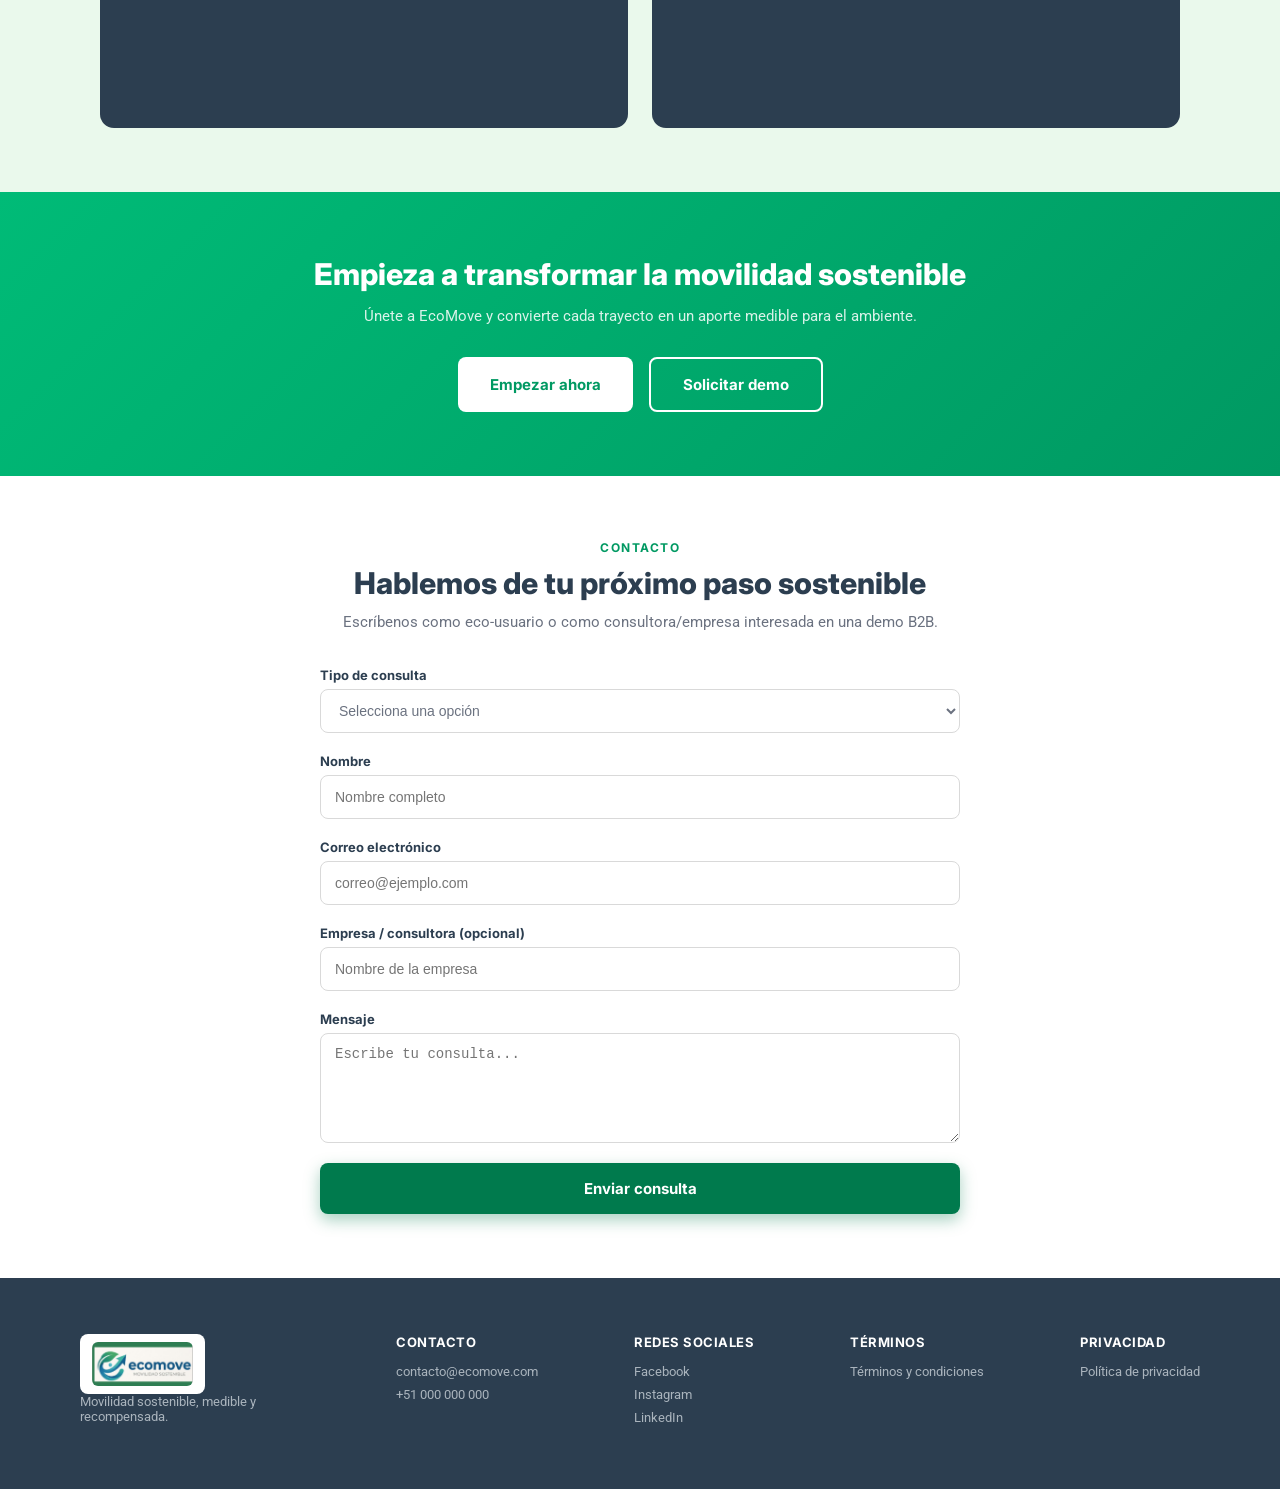
==== commit df94a7bd: "feat(chatbot): agrega asistente simulado con comandos por perfil" ====
--- a/index.html
+++ b/index.html
@@ -446,5 +446,6 @@
 <script src="app.js"></script>
 <script src="rewards.js"></script>
 <script src="dashboard.js"></script>
+<script src="chatbot.js"></script>
 </body>
 </html>
--- a/styles.css
+++ b/styles.css
@@ -884,6 +884,182 @@
 @media (max-width: 768px) {
   .videos-grid {
     grid-template-columns: 1fr;
+  }
+}
+
+/* Chatbot simulado */
+.chatbot-fab {
+  position: fixed;
+  bottom: 24px;
+  right: 24px;
+  z-index: 999;
+  width: 56px;
+  height: 56px;
+  border-radius: 50%;
+  border: 0;
+  background: var(--jade);
+  font-size: 26px;
+  line-height: 1;
+  cursor: pointer;
+  box-shadow: 0 4px 14px rgba(0, 0, 0, 0.25);
+  transition: transform 0.15s ease, background 0.15s ease;
+}
+
+.chatbot-fab:hover {
+  background: var(--jade-dark);
+  transform: scale(1.06);
+}
+
+.chatbot-panel {
+  position: fixed;
+  bottom: 92px;
+  right: 24px;
+  z-index: 999;
+  width: 340px;
+  max-height: 480px;
+  display: flex;
+  flex-direction: column;
+  background: var(--white);
+  border: 1px solid var(--platinum);
+  border-radius: 14px;
+  box-shadow: 0 10px 30px rgba(0, 0, 0, 0.22);
+  overflow: hidden;
+  font-family: var(--font-body);
+}
+
+.chatbot-panel[hidden] {
+  display: none;
+}
+
+.chatbot-panel__head {
+  display: flex;
+  align-items: center;
+  justify-content: space-between;
+  padding: 12px 16px;
+  background: var(--jade);
+  color: var(--white);
+}
+
+.chatbot-panel__title {
+  font-family: var(--font-title);
+  font-weight: 700;
+  font-size: 15px;
+}
+
+.chatbot-panel__close {
+  border: 0;
+  background: transparent;
+  color: var(--white);
+  font-size: 16px;
+  cursor: pointer;
+  padding: 2px 6px;
+}
+
+.chatbot-messages {
+  flex: 1;
+  min-height: 220px;
+  max-height: 330px;
+  overflow-y: auto;
+  padding: 14px;
+  display: flex;
+  flex-direction: column;
+  gap: 10px;
+}
+
+.chatbot-msg {
+  max-width: 85%;
+  padding: 9px 12px;
+  border-radius: 12px;
+  font-size: 14px;
+  line-height: 1.45;
+  color: var(--dark);
+}
+
+.chatbot-msg ul {
+  margin: 6px 0 0;
+  padding-left: 18px;
+}
+
+.chatbot-msg--bot {
+  align-self: flex-start;
+  background: var(--mint-bg);
+  border-bottom-left-radius: 4px;
+}
+
+.chatbot-msg--user {
+  align-self: flex-end;
+  background: var(--jade);
+  color: var(--white);
+  border-bottom-right-radius: 4px;
+}
+
+.chatbot-btn {
+  display: inline-block;
+  margin-top: 8px;
+  padding: 6px 12px;
+  border: 0;
+  border-radius: 8px;
+  background: var(--jade);
+  color: var(--white);
+  font-family: var(--font-body);
+  font-size: 13px;
+  font-weight: 600;
+  cursor: pointer;
+}
+
+.chatbot-btn:hover {
+  background: var(--jade-dark);
+}
+
+.chatbot-form {
+  display: flex;
+  gap: 8px;
+  padding: 10px;
+  border-top: 1px solid var(--platinum);
+}
+
+.chatbot-form__input {
+  flex: 1;
+  min-width: 0;
+  padding: 9px 12px;
+  border: 1px solid var(--platinum);
+  border-radius: 8px;
+  font-family: var(--font-body);
+  font-size: 14px;
+  color: var(--dark);
+}
+
+.chatbot-form__input:focus {
+  outline: 2px solid var(--jade);
+  border-color: var(--jade);
+}
+
+.chatbot-form__send {
+  border: 0;
+  border-radius: 8px;
+  padding: 9px 14px;
+  background: var(--jade);
+  color: var(--white);
+  font-family: var(--font-body);
+  font-size: 14px;
+  font-weight: 600;
+  cursor: pointer;
+}
+
+.chatbot-form__send:hover {
+  background: var(--jade-dark);
+}
+
+@media (max-width: 480px) {
+  .chatbot-panel {
+    right: 12px;
+    left: 12px;
+    width: auto;
+    bottom: 88px;
+  }
+  .chatbot-fab {
+    bottom: 16px;
+    right: 16px;
   }
 }
 
